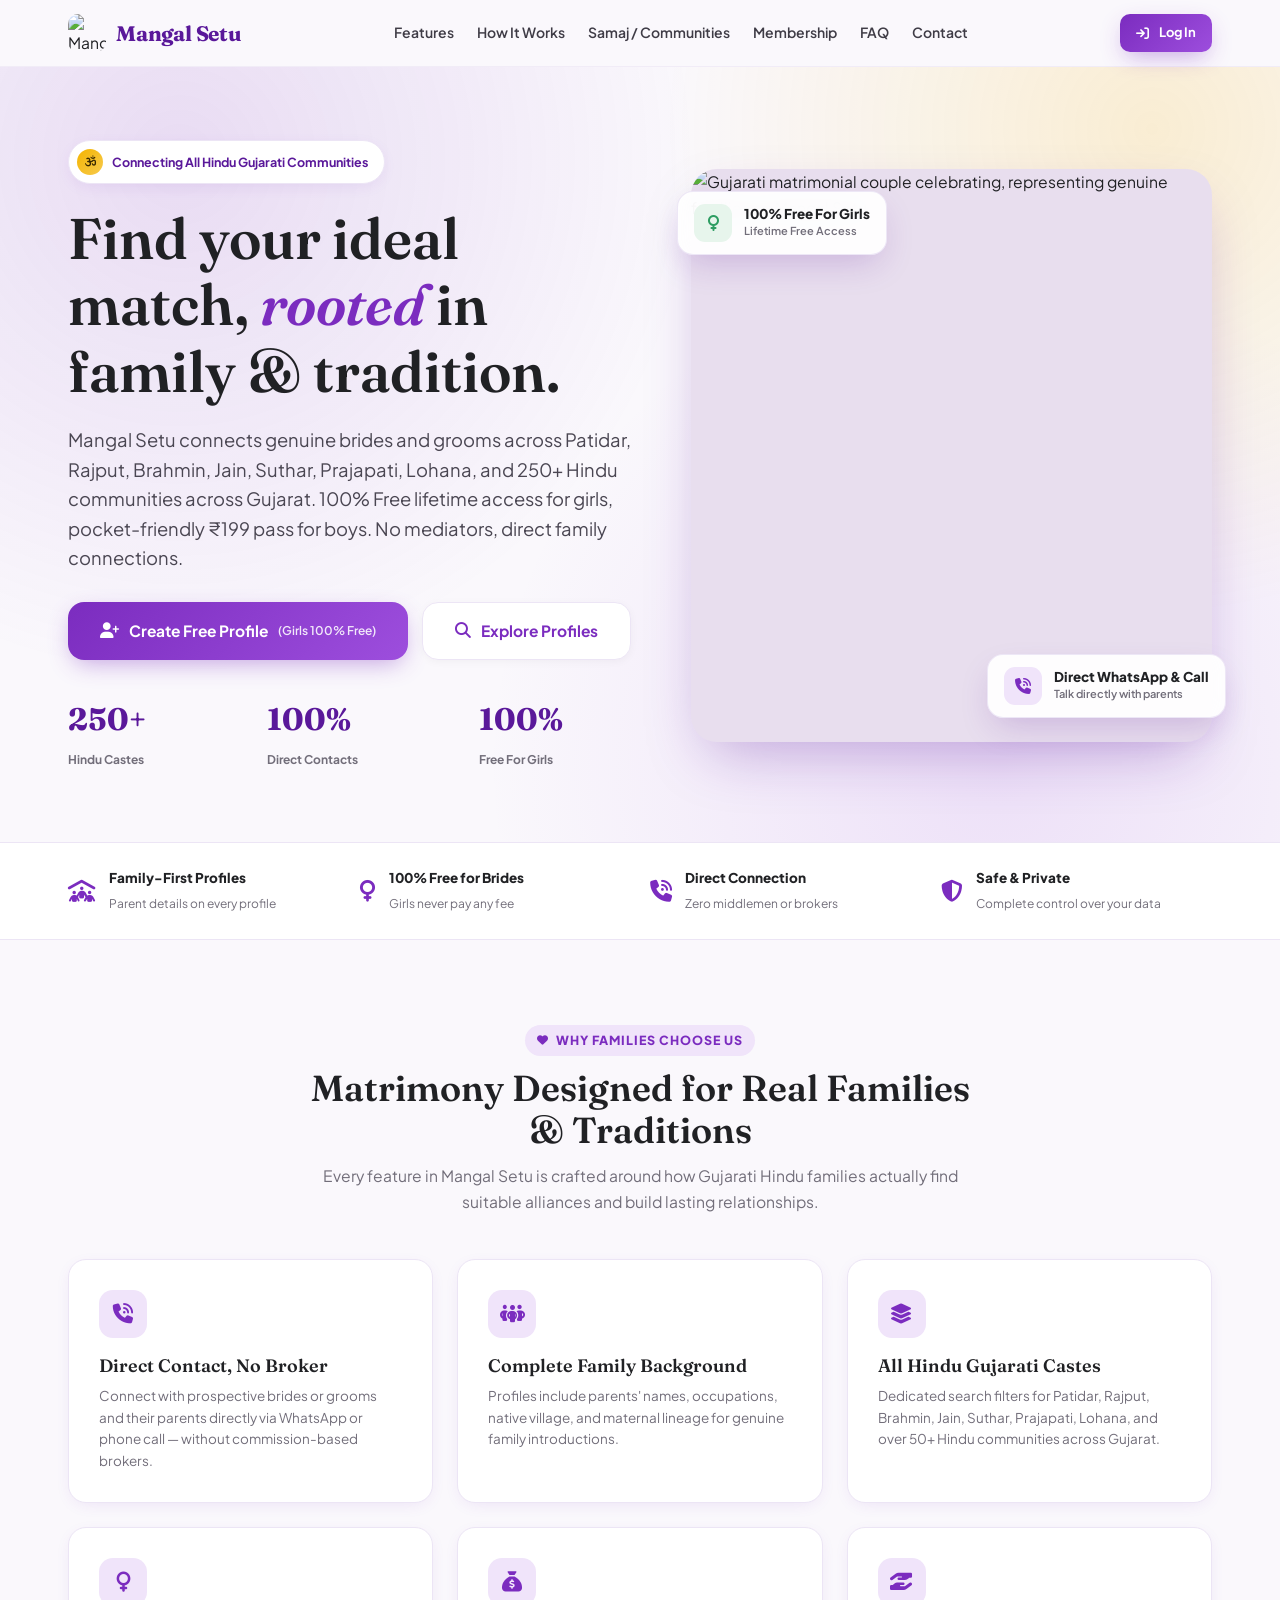
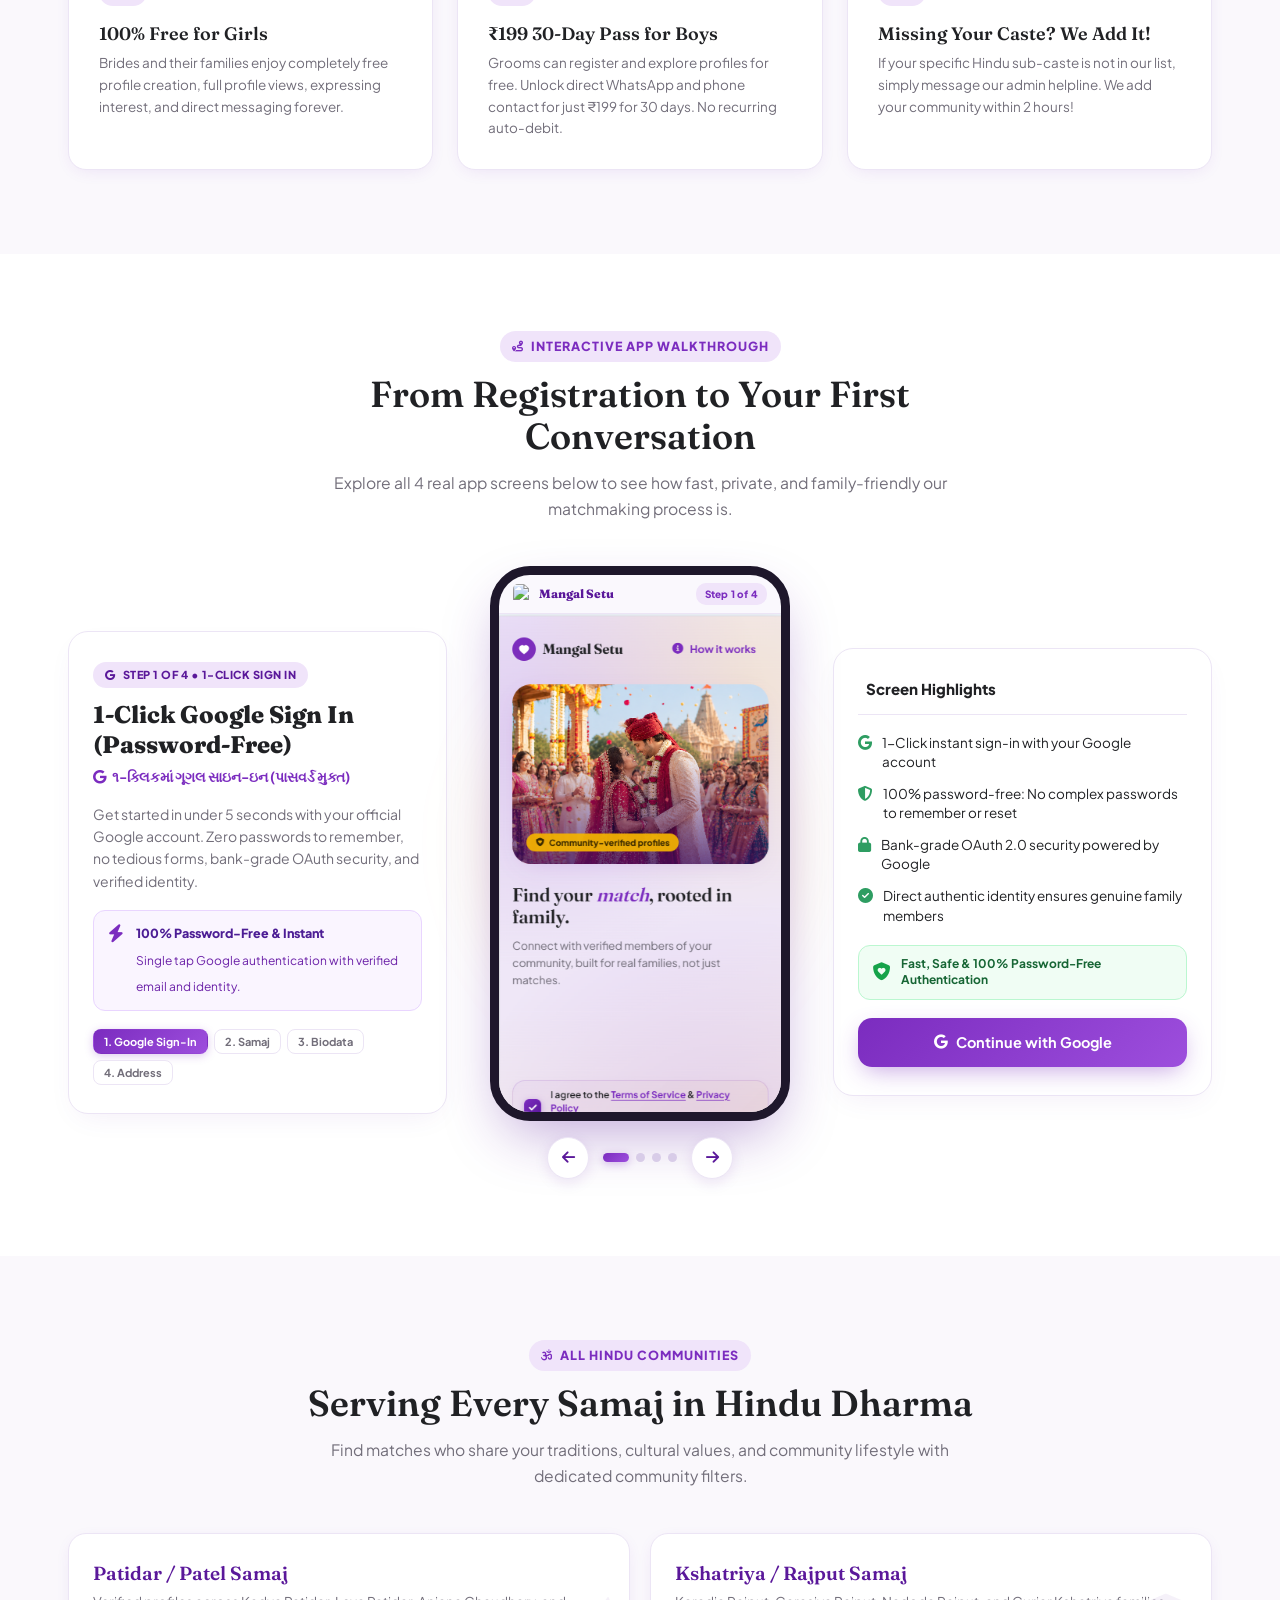
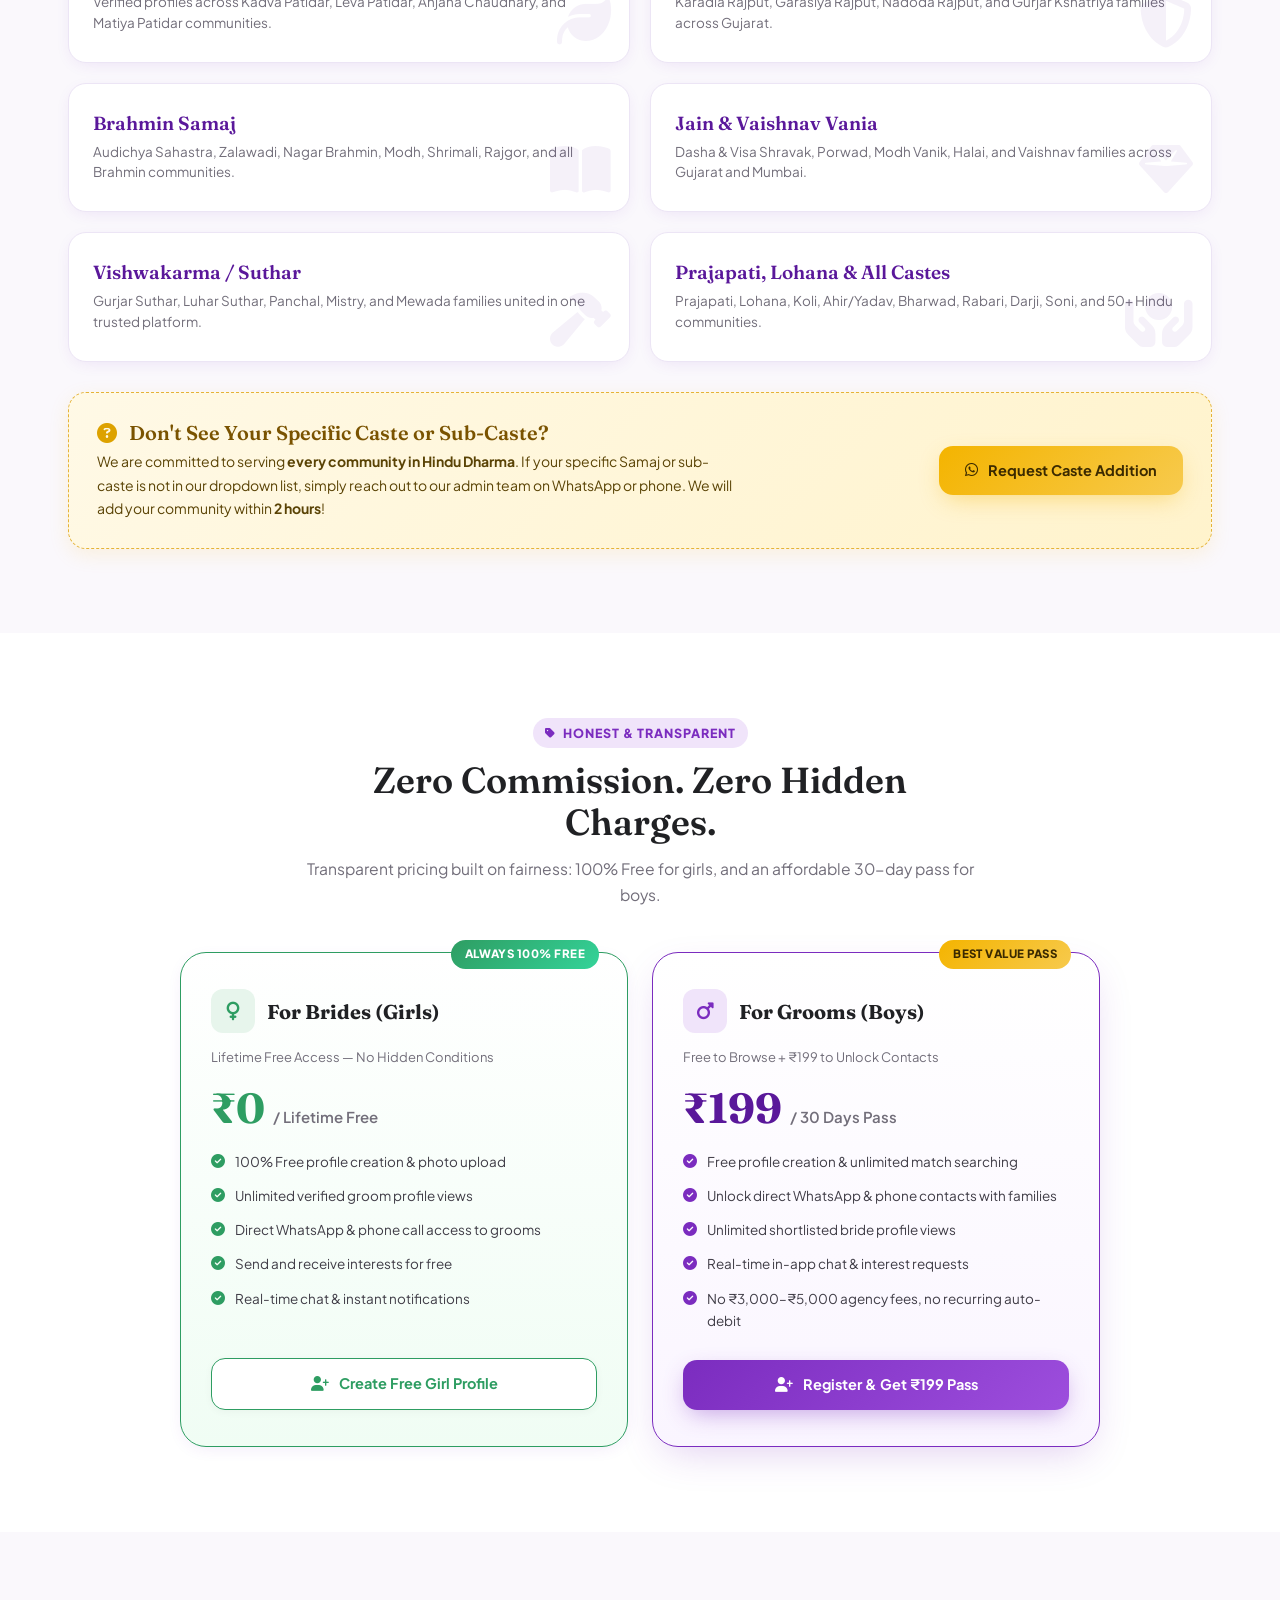
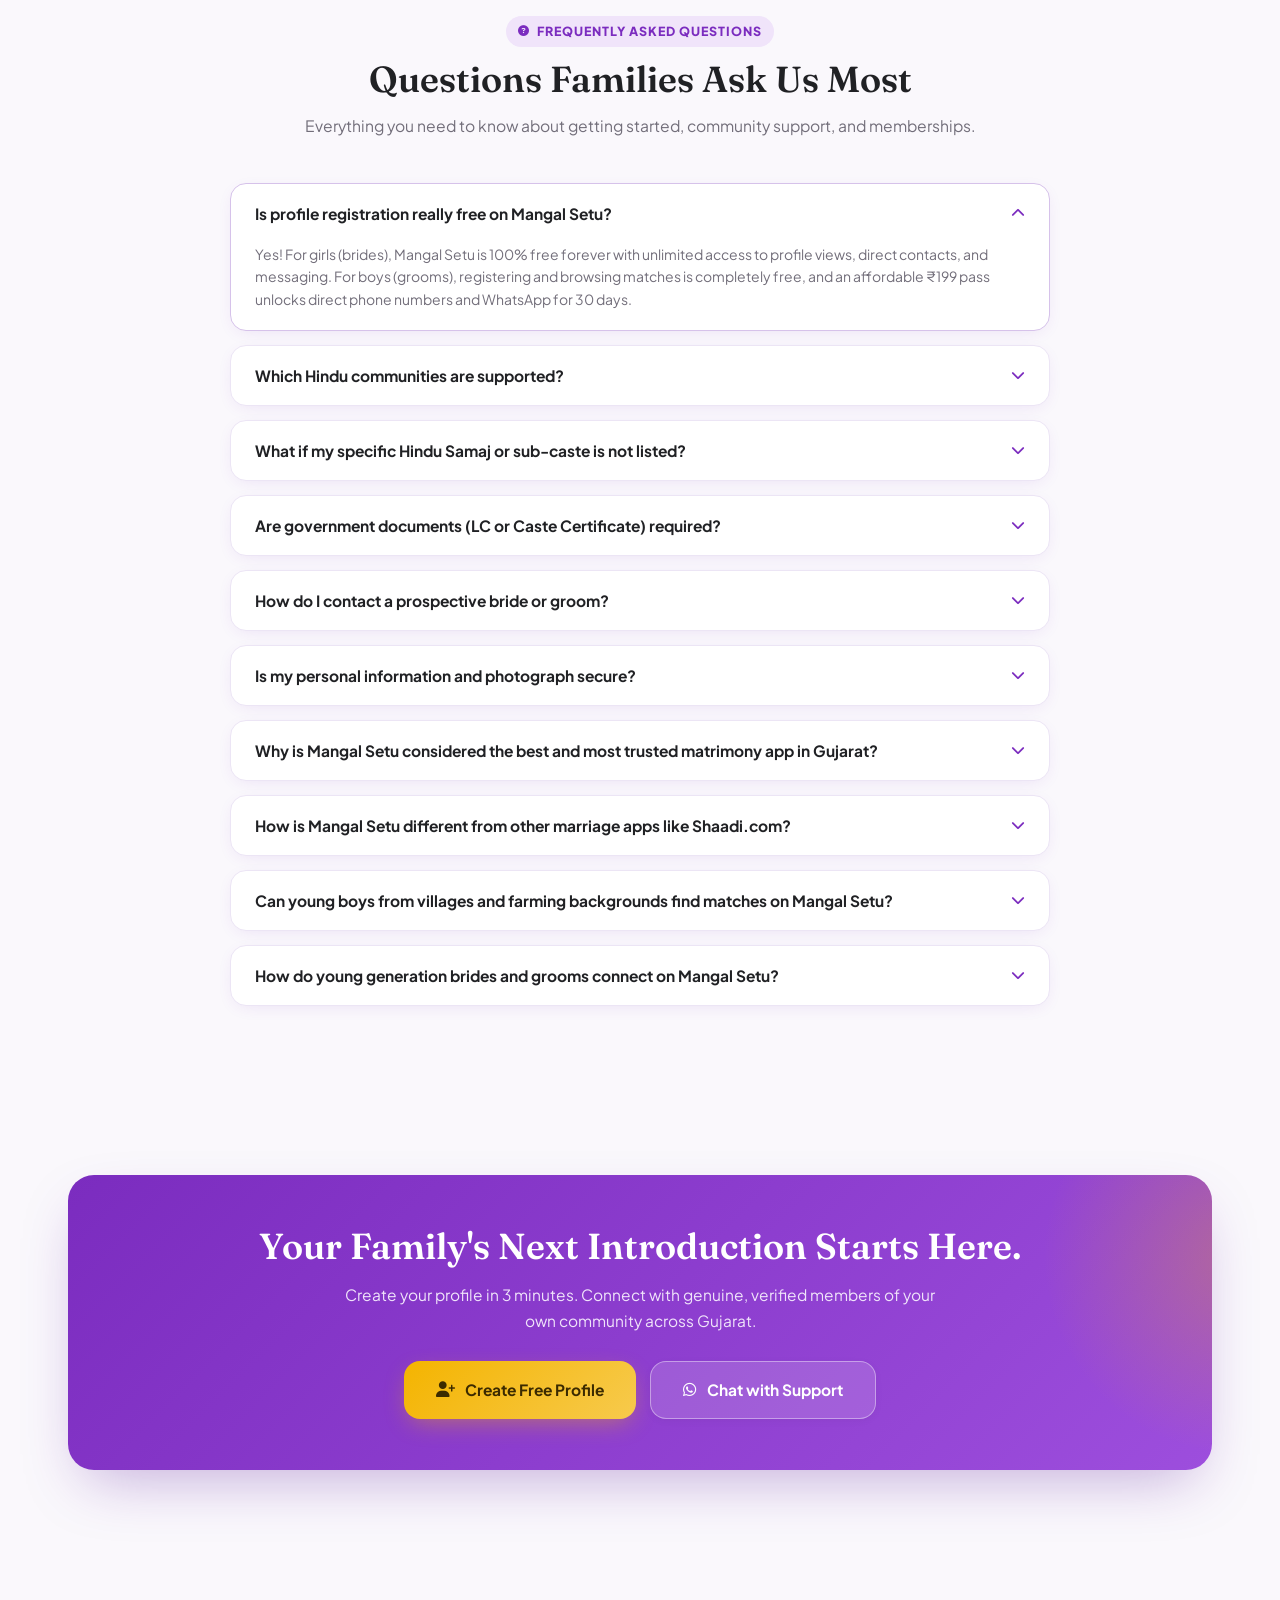
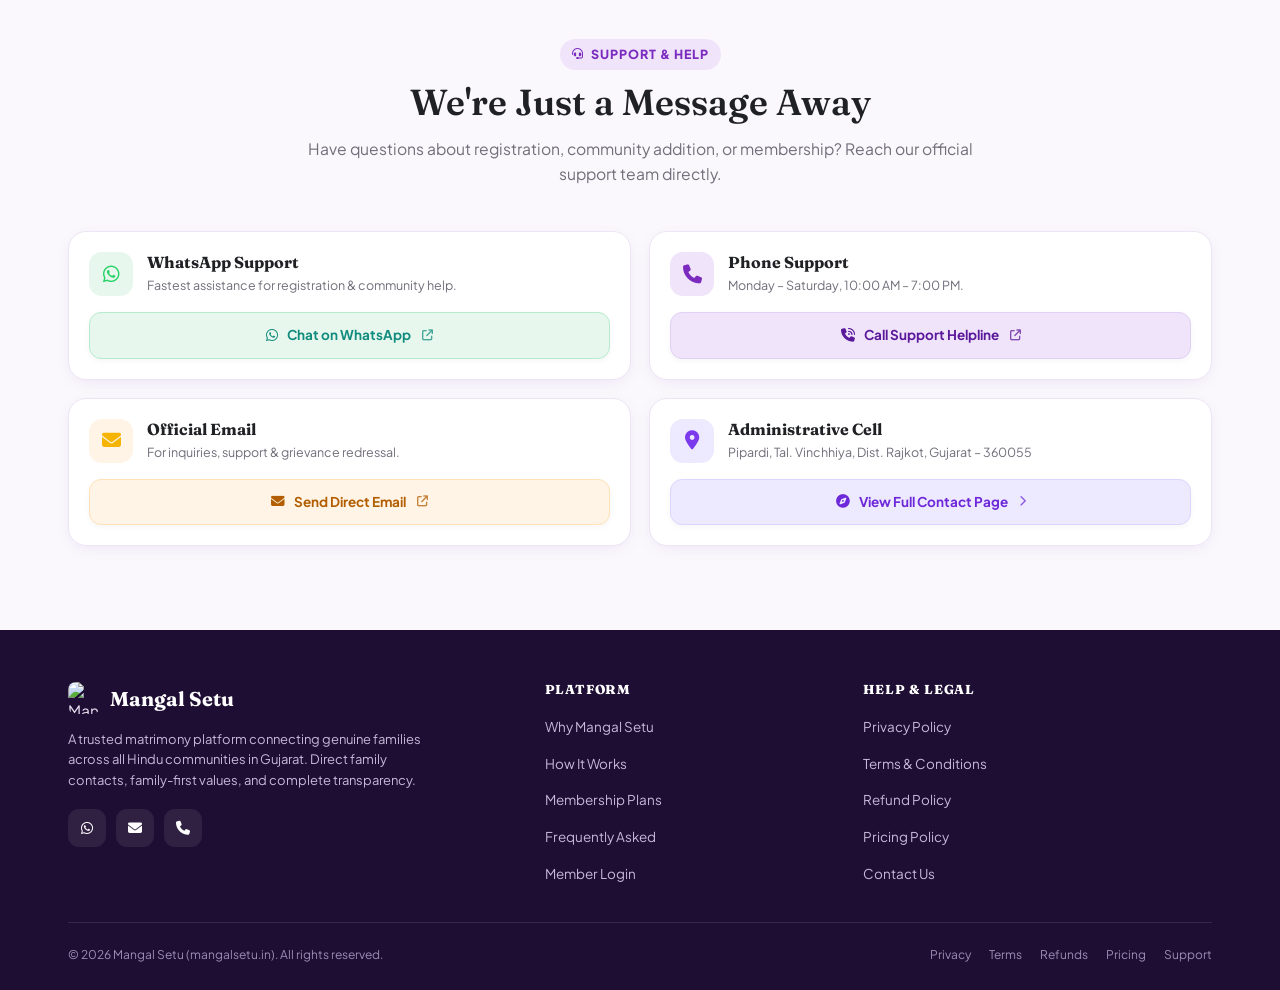
==== index.html @ b4e03f0e "seo: expand youth queries, local gujarat rural keywords, local business schema and update 199 pricin" ====
<!DOCTYPE html>
<html lang="en">

<head>
    <meta charset="UTF-8">
    <meta name="viewport" content="width=device-width, initial-scale=1.0, viewport-fit=cover">
    <!-- Primary SEO Meta Tags -->
    <title>Mangal Setu — Best Matrimony App | 100% Real, True &amp; Trusted Gujarati Marriage Bureau</title>
    <meta name="title"
        content="Mangal Setu — Best Matrimony App | 100% Real, True &amp; Trusted Gujarati Marriage Bureau">
    <meta name="description"
        content="Looking for the best matrimony app? Mangal Setu is Gujarat's #1 real, true, and trusted matrimonial platform for youth and families across all villages, towns &amp; cities of Gujarat. Find verified brides &amp; grooms across Vishwakarma, Patidar (Kadva &amp; Leva), Rajput (Garasiya &amp; Karadia), Brahmin, Jain, Prajapati, Lohana, Ahir, Koli, Soni &amp; 250+ castes across Saurashtra, North, Central &amp; South Gujarat with direct family WhatsApp &amp; Call. 100% Free for girls, ₹199 for boys. Zero broker fees.">
    <meta name="keywords"
        content="best matrimony app, gujarati matrimony app, best matrimony app for gujarati, modern gujarati matrimony, gujarati shaadi app, online gujarati vivah, true real matrimony app, real true marriage app, trusted matrimony app, genuine marriage bureau, direct whatsapp matrimony, direct chat matrimony app, matrimony app without broker, matrimony biodata download, free matrimony app for girls, affordable matrimony app for boys 199, gamda na sambandh, gamda na chokra mate matrimony, khedut chokra mate lagna, village matrimony gujarat, saurashtra matrimony, kathiyawadi matrimony, rajkot matrimony, surat matrimony, ahmedabad matrimony, vadodara matrimony, bhavnagar matrimony, jamnagar matrimony, junagadh matrimony, morbi matrimony, gandhinagar matrimony, mehsana matrimony, amreli matrimony, surendranagar matrimony, patan matrimony, banaskantha matrimony, sabarkantha matrimony, anand matrimony, kheda matrimony, bharuch matrimony, navsari matrimony, valsad matrimony, botad matrimony, porbandar matrimony, somnath gir matrimony, jasdan matrimony, vinchhiya matrimony, babra matrimony, gondal matrimony, jetpur matrimony, chotila matrimony, halvad matrimony, wankaner matrimony, vishwakarma matrimony, suthar vivah, suthar matrimony, luhar matrimony, patidar matrimony, kadva patidar matrimony, leva patel matrimony, rajput matrimony, garasiya rajput vivah, karadia rajput, brahmin matrimony, audichya brahmin vivah, nagar brahmin, prajapati matrimony, lohana matrimony, jain matrimony, jain shravak, vaishnav vanik, ahir yadav matrimony, koli samaj matrimony, darji samaj, soni samaj vivah, vadhu var suchak gujarat, gujarati youth matrimony, educated gujarati brides grooms, gujarati rishtey, ગુજરાતી મેટ્રિમોની, ગુજરાતી લગ્ન એપ, લગ્ન માટે બાયોડેટા, સાચા અને વેરિફાઇડ સંબંધો, ડાયરેક્ટ વોટ્સએપ મેટ્રિમોની, સસ્તું મેટ્રિમોની એપ 199, ગામડાના છોકરાઓ માટે લગ્ન, ખેડૂત પુત્રો માટે લગ્ન સંબંધ, સૌરાષ્ટ્ર લગ્ન સંસ્થા, ઓનલાઇન મેરેજ બ્યુરો ગુજરાત, પાટીદાર લગ્ન, પટેલ મેટ્રિમોની, વિશ્વકર્મા સુથાર લુહાર લગ્ન, રાજપૂત ક્ષત્રિય મેટ્રિમોની, બ્રાહ્મણ મેટ્રિમોની, પ્રજાપતિ લગ્ન, આહીર યાદવ લગ્ન, કોળી સમાજ લગ્ન, લોહાણા લગ્ન, જૈન મેટ્રિમોની, વધૂ વર સૂચક કેન્દ્ર ગુજરાત, વગર દલાલે લગ્ન સંબંધ">
    <meta name="author" content="Mangal Setu">
    <meta name="publisher" content="Mangal Setu">
    <meta name="robots" content="index, follow, max-snippet:-1, max-image-preview:large, max-video-preview:-1">
    <meta name="googlebot" content="index, follow, max-snippet:-1, max-image-preview:large, max-video-preview:-1">
    <meta name="bingbot" content="index, follow, max-snippet:-1, max-image-preview:large, max-video-preview:-1">
    <meta name="theme-color" content="#7B2CBF">
    <meta name="application-name" content="Mangal Setu">
    <meta name="apple-mobile-web-app-title" content="Mangal Setu">
    <meta name="mobile-web-app-capable" content="yes">
    <meta name="apple-mobile-web-app-capable" content="yes">
    <meta name="apple-mobile-web-app-status-bar-style" content="default">
    <meta name="format-detection" content="telephone=no">
    <link rel="canonical" href="https://mangalsetu.in/">
    <link rel="alternate" hreflang="en-IN" href="https://mangalsetu.in/">
    <link rel="alternate" hreflang="gu-IN" href="https://mangalsetu.in/">
    <link rel="alternate" hreflang="x-default" href="https://mangalsetu.in/">

    <!-- Geo-Targeting for Gujarat / India Local SEO -->
    <meta name="geo.region" content="IN-GJ">
    <meta name="geo.placename" content="Rajkot, Gujarat, India">
    <meta name="geo.position" content="22.3039;70.8022">
    <meta name="ICBM" content="22.3039, 70.8022">

    <!-- Favicon & Google Search Snippet Icons (Google requires multiples of 48px square) -->
    <link rel="icon" href="/favicon.ico" sizes="any">
    <link rel="shortcut icon" href="/favicon.ico">
    <link rel="icon" type="image/png" sizes="48x48" href="https://mangalsetu.in/images/favicon-48x48.png">
    <link rel="icon" type="image/png" sizes="96x96" href="https://mangalsetu.in/images/favicon-96x96.png">
    <link rel="icon" type="image/png" sizes="144x144" href="https://mangalsetu.in/images/favicon-144x144.png">
    <link rel="icon" type="image/png" sizes="192x192" href="https://mangalsetu.in/images/icon-192.png">
    <link rel="apple-touch-icon" sizes="180x180" href="https://mangalsetu.in/images/icon-192.png">
    <link rel="manifest" href="manifest.json">

    <script>
        (function () {
            try {
                ['LS_COMMUNITY_USERS', 'LS_COMMUNITY_PROFILES', 'LS_ADMIN_USERS',
                    'LS_ADMIN_PAYMENTS', 'LS_ADMIN_INTERESTS', 'LS_ADMIN_REPORTS',
                    'LS_ADMIN_NOTIFS', 'LS_COMMUNITY_FAQS', 'LS_COMMUNITY_HOWITWORKS',
                    'LS_COMMUNITY_CASTES', 'LS_COMMUNITY_MAINTENANCE', 'LS_COMMUNITY_AUTO_APPROVE',
                    'mangalSetu_profiles', 'LS_PURGED_USER_CACHE'
                ].forEach(function (k) { localStorage.removeItem(k); });
            } catch (e) { }
        })();
    </script>

    <!-- Open Graph / Facebook -->
    <meta property="og:type" content="website">
    <meta property="og:site_name" content="Mangal Setu">
    <meta property="og:title"
        content="Mangal Setu — Best Matrimony App | 100% Real, True &amp; Trusted Gujarati Marriage Bureau">
    <meta property="og:description"
        content="Looking for the best matrimony app? Connect with verified brides and grooms across Vishwakarma, Patidar, Rajput, Brahmin, Jain, Prajapati, Lohana &amp; 250+ Hindu communities with direct family WhatsApp contacts. 100% Free for girls, ₹199 for boys.">
    <meta property="og:image" content="https://mangalsetu.in/images/mangal_setu-welcome_banner.png">
    <meta property="og:image:secure_url" content="https://mangalsetu.in/images/mangal_setu-welcome_banner.png">
    <meta property="og:image:type" content="image/png">
    <meta property="og:image:width" content="1200">
    <meta property="og:image:height" content="630">
    <meta property="og:image:alt" content="Mangal Setu - Best Gujarati Matrimony App">
    <meta property="og:url" content="https://mangalsetu.in/">
    <meta property="og:locale" content="en_IN">
    <meta property="og:locale:alternate" content="gu_IN">

    <!-- Twitter Card -->
    <meta name="twitter:card" content="summary_large_image">
    <meta name="twitter:site" content="@mangalsetu">
    <meta name="twitter:creator" content="@mangalsetu">
    <meta name="twitter:title" content="Mangal Setu — Best Matrimony App | 100% Real &amp; Trusted">
    <meta name="twitter:description"
        content="Gujarat's most genuine matrimony app. Connect with verified brides &amp; grooms across all Hindu Gujarati communities. Direct parent contacts via WhatsApp &amp; Call. 100% Free for girls, ₹199 for boys.">
    <meta name="twitter:image" content="https://mangalsetu.in/images/mangal_setu-welcome_banner.png">
    <meta name="twitter:image:alt" content="Mangal Setu Gujarati Matrimony App">

    <link rel="preconnect" href="https://fonts.googleapis.com">
    <link rel="preconnect" href="https://fonts.gstatic.com" crossorigin>
    <link
        href="https://fonts.googleapis.com/css2?family=Fraunces:ital,opsz,wght@0,9..144,400;0,9..144,500;0,9..144,600;0,9..144,700;1,9..144,500&family=Plus+Jakarta+Sans:ital,wght@0,400;0,500;0,600;0,700;0,800;1,500&display=swap"
        rel="stylesheet">
    <link rel="stylesheet" href="https://cdnjs.cloudflare.com/ajax/libs/font-awesome/6.5.1/css/all.min.css">

    <!-- Structured data: Organization -->
    <script type="application/ld+json">
    {
      "@context": "https://schema.org",
      "@type": "Organization",
      "name": "Mangal Setu",
      "alternateName": ["Mangal Setu Matrimony", "મંગલ સેતુ"],
      "url": "https://mangalsetu.in/",
      "logo": "https://mangalsetu.in/images/mangal_setu_logo.png",
      "image": "https://mangalsetu.in/images/mangal_setu-welcome_banner.png",
      "description": "Premier community matrimony platform connecting genuine families across all Hindu Gujarati communities in Gujarat and worldwide, offering direct family connections without brokers.",
      "areaServed": {
        "@type": "AdministrativeArea",
        "name": "Gujarat, India"
      },
      "contactPoint": [{
        "@type": "ContactPoint",
        "telephone": "+91-97263-62863",
        "contactType": "customer support",
        "areaServed": "IN",
        "availableLanguage": ["en", "gu", "hi"]
      }],
      "address": {
        "@type": "PostalAddress",
        "streetAddress": "Shree Vishwakarma Nivas, Swaminarayan Society, Near Swaminarayan Temple, At: Pipardi",
        "addressLocality": "Vinchhiya, Rajkot",
        "addressRegion": "Gujarat",
        "postalCode": "360055",
        "addressCountry": "IN"
      }
    }
    </script>

    <!-- Structured data: LocalBusiness / MarriageAgency for Local Gujarat & Saurashtra SEO -->
    <script type="application/ld+json">
    {
      "@context": "https://schema.org",
      "@type": ["LocalBusiness", "MarriageAgency"],
      "name": "Mangal Setu Matrimonial Service",
      "alternateName": ["Mangal Setu", "મંગલ સેતુ લગ્ન સેવા", "Mangal Setu Marriage Bureau Gujarat"],
      "image": "https://mangalsetu.in/images/mangal_setu-welcome_banner.png",
      "logo": "https://mangalsetu.in/images/mangal_setu_logo.png",
      "telephone": "+91-97263-62863",
      "priceRange": "₹0 - ₹199",
      "currenciesAccepted": "INR",
      "paymentAccepted": "UPI, Net Banking, Debit Card, Credit Card",
      "url": "https://mangalsetu.in/",
      "address": {
        "@type": "PostalAddress",
        "streetAddress": "Shree Vishwakarma Nivas, Swaminarayan Society, Near Swaminarayan Temple, At: Pipardi",
        "addressLocality": "Vinchhiya, Rajkot",
        "addressRegion": "Gujarat",
        "postalCode": "360055",
        "addressCountry": "IN"
      },
      "geo": {
        "@type": "GeoCoordinates",
        "latitude": 22.3039,
        "longitude": 70.8022
      },
      "openingHoursSpecification": {
        "@type": "OpeningHoursSpecification",
        "dayOfWeek": ["Monday", "Tuesday", "Wednesday", "Thursday", "Friday", "Saturday", "Sunday"],
        "opens": "08:00",
        "closes": "22:00"
      },
      "areaServed": [
        "Gujarat", "Saurashtra", "Ahmedabad", "Surat", "Rajkot", "Vadodara", "Bhavnagar", 
        "Jamnagar", "Junagadh", "Gandhinagar", "Morbi", "Anand", "Mehsana", "Amreli", 
        "Surendranagar", "Patan", "Banaskantha", "Sabarkantha", "Kheda", "Bharuch", 
        "Navsari", "Valsad", "Botad", "Porbandar", "Gir Somnath", "Dahod", "Panchmahal", 
        "Mahisagar", "Aravalli", "Tapi", "Narmada", "Dang", "Devbhumi Dwarka", "Kutch", 
        "Chhota Udaipur", "Jasdan", "Vinchhiya", "Babra", "Gondal", "Jetpur", "Chotila", "Wankaner"
      ],
      "description": "Gujarat's trusted Hindu matrimonial service catering to youth and families in villages, towns, and cities with verified profiles and direct WhatsApp contacts. Free for girls, ₹199 30-day pass for boys."
    }
    </script>

    <!-- Structured data: WebSite with Sitelinks Searchbox -->
    <script type="application/ld+json">
    {
      "@context": "https://schema.org",
      "@type": "WebSite",
      "name": "Mangal Setu",
      "alternateName": [
        "Mangal Setu Matrimony",
        "મંગલ સેતુ",
        "મંગલસેતુ",
        "MangalSetu",
        "mangalsetu.in",
        "Mangal Setu App",
        "Mangal Setu Gujarati Matrimony",
        "MangalSetu Matrimony"
      ],
      "url": "https://mangalsetu.in/",
      "potentialAction": {
        "@type": "SearchAction",
        "target": "https://mangalsetu.in/app.html#search?caste={search_term_string}",
        "query-input": "required name=search_term_string"
      }
    }
    </script>

    <!-- Structured data: WebApplication with 4.9 Star AggregateRating -->
    <script type="application/ld+json">
    {
      "@context": "https://schema.org",
      "@type": "WebApplication",
      "name": "Mangal Setu — Best Matrimony App",
      "alternateName": [
        "Mangal Setu Gujarati Matrimony App",
        "Best Matrimony App",
        "True Real Matrimony App",
        "Real True Marriage App",
        "Vishwakarma Matrimony App"
      ],
      "applicationCategory": "LifestyleApplication",
      "operatingSystem": "All (Web, Android, iOS)",
      "url": "https://mangalsetu.in/app.html",
      "image": "https://mangalsetu.in/images/icon-512.png",
      "offers": {
        "@type": "Offer",
        "price": "0",
        "priceCurrency": "INR"
      },
      "aggregateRating": {
        "@type": "AggregateRating",
        "ratingValue": "4.9",
        "reviewCount": "1420",
        "bestRating": "5",
        "worstRating": "1"
      },
      "description": "Ranked among the best, real, and most trusted matrimony apps in Gujarat. Connect directly with verified brides and grooms across Vishwakarma, Patidar, Rajput, Brahmin, and 50+ Hindu communities with zero mediator fees."
    }
    </script>

    <!-- Structured data: Service / MatrimonialService -->
    <script type="application/ld+json">
    {
      "@context": "https://schema.org",
      "@type": "Service",
      "name": "Mangal Setu Matrimonial Service",
      "serviceType": "Hindu Gujarati Matrimony Service",
      "provider": {
        "@type": "Organization",
        "name": "Mangal Setu",
        "url": "https://mangalsetu.in/"
      },
      "areaServed": {
        "@type": "AdministrativeArea",
        "name": "Gujarat"
      },
      "description": "Trusted Gujarati Hindu matrimony platform with verified profiles, zero mediator commissions, and direct family contact access.",
      "hasOfferCatalog": {
        "@type": "OfferCatalog",
        "name": "Matrimony Membership Plans",
        "itemListElement": [
          {
            "@type": "Offer",
            "name": "Brides (Girls) Lifetime Membership",
            "price": "0",
            "priceCurrency": "INR",
            "description": "100% Free lifetime access to create profile, view matches, and contact grooms directly."
          },
          {
            "@type": "Offer",
            "name": "Grooms (Boys) 30-Day Access Pass",
            "price": "199",
            "priceCurrency": "INR",
            "description": "30-day all-access pass to view full biodata, verified photos, and unlock direct WhatsApp & phone contacts."
          }
        ]
      }
    }
    </script>

    <!-- Structured data: BreadcrumbList for Rich Sitelinks -->
    <script type="application/ld+json">
    {
      "@context": "https://schema.org",
      "@type": "BreadcrumbList",
      "itemListElement": [
        {
          "@type": "ListItem",
          "position": 1,
          "name": "Home",
          "item": "https://mangalsetu.in/"
        },
        {
          "@type": "ListItem",
          "position": 2,
          "name": "Matrimonial Web App",
          "item": "https://mangalsetu.in/app.html"
        },
        {
          "@type": "ListItem",
          "position": 3,
          "name": "Hindu Gujarati Communities",
          "item": "https://mangalsetu.in/#community"
        },
        {
          "@type": "ListItem",
          "position": 4,
          "name": "Pricing & Membership",
          "item": "https://mangalsetu.in/legal/service-pricing.html"
        },
        {
          "@type": "ListItem",
          "position": 5,
          "name": "Contact & Support Helpline",
          "item": "https://mangalsetu.in/legal/contact.html"
        }
      ]
    }
    </script>

    <!-- Structured data: FAQPage -->
    <script type="application/ld+json">
    {
      "@context": "https://schema.org",
      "@type": "FAQPage",
      "mainEntity": [
        {
          "@type": "Question",
          "name": "Is profile creation free on Mangal Setu?",
          "acceptedAnswer": {
            "@type": "Answer",
            "text": "Yes! For girls (brides), Mangal Setu is 100% free with lifetime access to all features including contact numbers and direct messaging. For boys (grooms), account creation and searching matches is free, and direct contact details can be unlocked with an affordable ₹199 30-day all-access pass."
          }
        },
        {
          "@type": "Question",
          "name": "Which Hindu communities are supported on Mangal Setu?",
          "acceptedAnswer": {
            "@type": "Answer",
            "text": "Mangal Setu supports all communities belonging to Hindu Dharma across Gujarat, including Patidar (Kadva & Leva), Rajput/Kshatriya, Brahmin, Jain, Vaishnav Vania, Vishwakarma/Suthar/Luhar, Prajapati, Lohana, Koli, Ahir/Yadav, and over 250+ castes across Gujarat."
          }
        },
        {
          "@type": "Question",
          "name": "What if my specific Hindu Samaj or sub-caste is not listed?",
          "acceptedAnswer": {
            "@type": "Answer",
            "text": "If your specific Hindu community or sub-caste is not in the list, you can contact our admin team directly via WhatsApp or our official phone helpline, and we will add your caste to the system within 2 hours."
          }
        },
        {
          "@type": "Question",
          "name": "Are government certificates or school LC documents required?",
          "acceptedAnswer": {
            "@type": "Answer",
            "text": "No document upload or certificate is mandatory to create your profile. You can register with your email or phone, enter your personal and family details, upload photos, and start connecting with potential matches immediately."
          }
        },
        {
          "@type": "Question",
          "name": "How do I contact interested brides or grooms?",
          "acceptedAnswer": {
            "@type": "Answer",
            "text": "Full profiles display parent names, occupation, native place, and direct contact numbers. You can reach out directly via one-click WhatsApp or phone call without any agency or mediator in between."
          }
        },
        {
          "@type": "Question",
          "name": "Why is Mangal Setu considered the best and most trusted matrimony app in Gujarat?",
          "acceptedAnswer": {
            "@type": "Answer",
            "text": "Mangal Setu is trusted as the best and most genuine matrimony app because every profile is verified with authentic family background, native village details, and real photos. Unlike commercial matrimonial portals that charge high fees, Mangal Setu offers 100% lifetime free access for brides (girls) and a pocket-friendly ₹199 30-day pass for grooms, connecting families directly via WhatsApp and phone without brokers."
          }
        },
        {
          "@type": "Question",
          "name": "How is Mangal Setu different from other marriage apps like Shaadi.com?",
          "acceptedAnswer": {
            "@type": "Answer",
            "text": "Unlike commercial marriage bureaus that hide parent phone numbers and charge ₹3,000 to ₹5,000, Mangal Setu provides direct family connections without broker commissions or hidden costs, dedicated to 50+ Hindu Gujarati communities including Vishwakarma, Patidar, Rajput, Brahmin, Prajapati, and Lohana."
          }
        },
        {
          "@type": "Question",
          "name": "Can young boys from villages and farming families find matches on Mangal Setu?",
          "acceptedAnswer": {
            "@type": "Answer",
            "text": "Yes! Mangal Setu is specially designed for youth and families across all Gujarat villages, talukas, and cities. Boys from farming, self-employed, business, and job backgrounds can register, view matches, and connect directly with genuine families via WhatsApp and call without any middlemen."
          }
        },
        {
          "@type": "Question",
          "name": "How do modern youth and families connect directly on Mangal Setu?",
          "acceptedAnswer": {
            "@type": "Answer",
            "text": "Mangal Setu allows youth and parents to view complete verified biodatas, send interests, and unlock direct WhatsApp and mobile numbers once interest is mutual. With ₹199 30-day access for boys and 100% lifetime free access for girls, it is the most transparent and affordable matrimonial platform in Gujarat."
          }
        }
      ]
    }
    </script>

    <style>
        /* ============================================================ TOKENS — shared with Mangal Setu app for brand consistency ============================================================ */
        :root {
            --primary: #7B2CBF;
            --primary-dark: #5A189A;
            --primary-light: #F0E4FA;
            --secondary: #9D4EDD;
            --accent: #F4B400;
            --accent-deep: #DDA200;
            --bg: #FAF8FC;
            --surface: #FFFFFF;
            --text: #202124;
            --text-muted: #726E7A;
            --text-faint: #A29DAF;
            --success: #2E9D62;
            --success-bg: #E7F5EC;
            --border: #ECE5F5;
            --grad-primary: linear-gradient(135deg, #7B2CBF 0%, #9D4EDD 100%);
            --grad-gold: linear-gradient(135deg, #F4B400 0%, #F7CA4D 100%);
            --shadow-soft: 0 10px 30px -12px rgba(123, 44, 191, 0.18);
            --shadow-card: 0 4px 18px -6px rgba(123, 44, 191, 0.14);
            --shadow-pop: 0 24px 60px -18px rgba(90, 24, 154, 0.35);
            --radius-lg: 26px;
            --radius-md: 18px;
            --radius-sm: 12px;
            --font-display: 'Fraunces', serif;
            --font-body: 'Plus Jakarta Sans', sans-serif;
            --fs-h1: clamp(2.1rem, 1.5rem + 2.6vw, 3.6rem);
            --fs-h2: clamp(1.55rem, 1.3rem + 1.2vw, 2.35rem);
            --fs-h3: clamp(1.2rem, 1.08rem + 0.6vw, 1.45rem);
            --fs-lead: clamp(1rem, 0.94rem + 0.3vw, 1.15rem);
            --fs-body: clamp(0.92rem, 0.9rem + 0.1vw, 0.98rem);
            --fs-sm: clamp(0.8rem, 0.79rem + 0.08vw, 0.85rem);
            --sec-pad-y: clamp(3.2rem, 2.4rem + 3.6vw, 6.5rem);
            --sec-gap: clamp(2rem, 1.6rem + 1.8vw, 3.5rem);
            --container: 1240px;
        }

        * {
            box-sizing: border-box;
            margin: 0;
            padding: 0;
            -webkit-tap-highlight-color: transparent;
        }

        html {
            scroll-behavior: smooth;
        }

        @media (prefers-reduced-motion: reduce) {
            html {
                scroll-behavior: auto;
            }

            * {
                animation-duration: 0.001ms !important;
                animation-iteration-count: 1 !important;
                transition-duration: 0.001ms !important;
            }
        }

        body {
            font-family: var(--font-body);
            color: var(--text);
            background: var(--bg);
            font-size: var(--fs-body);
            line-height: 1.65;
            overflow-x: hidden;
        }

        img {
            max-width: 100%;
            display: block;
        }

        a {
            color: inherit;
            text-decoration: none;
        }

        ul {
            list-style: none;
        }

        button,
        input,
        textarea {
            font-family: inherit;
        }

        ::selection {
            background: var(--primary-light);
            color: var(--primary-dark);
        }

        :focus-visible {
            outline: 2.5px solid var(--secondary);
            outline-offset: 3px;
            border-radius: 4px;
        }

        .skip-link {
            position: absolute;
            left: -999px;
            top: 0;
            background: var(--primary);
            color: #fff;
            padding: 12px 18px;
            border-radius: 0 0 10px 0;
            z-index: 999;
            font-weight: 700;
        }

        .skip-link:focus {
            left: 0;
        }

        .container {
            width: 100%;
            max-width: var(--container);
            margin: 0 auto;
            padding: 0 clamp(20px, 4vw, 48px);
        }

        h1,
        h2,
        h3,
        h4 {
            font-family: var(--font-display);
            font-weight: 600;
            line-height: 1.16;
            color: var(--text);
        }

        h1 {
            font-size: var(--fs-h1);
        }

        h2 {
            font-size: var(--fs-h2);
        }

        h3 {
            font-size: var(--fs-h3);
        }

        p {
            color: var(--text-muted);
        }

        .lead {
            font-size: var(--fs-lead);
            line-height: 1.6;
            color: #4A4652;
        }

        /* ============================================================ BUTTONS & CHIPS ============================================================ */
        .btn {
            display: inline-flex;
            align-items: center;
            justify-content: center;
            gap: 10px;
            font-size: 14.5px;
            font-weight: 700;
            padding: 13px 26px;
            border-radius: 14px;
            cursor: pointer;
            transition: transform .18s cubic-bezier(.2, .8, .2, 1), box-shadow .18s ease, background-color .18s ease;
            white-space: nowrap;
            border: none;
            text-decoration: none;
        }

        .btn:hover {
            transform: translateY(-2px);
        }

        .btn:active {
            transform: translateY(0);
        }

        .btn-primary {
            background: var(--grad-primary);
            color: #fff;
            box-shadow: 0 8px 24px -6px rgba(123, 44, 191, 0.45);
        }

        .btn-primary:hover {
            box-shadow: 0 12px 28px -6px rgba(123, 44, 191, 0.6);
        }

        .btn-gold {
            background: var(--grad-gold);
            color: #3B2A00;
            box-shadow: 0 8px 24px -6px rgba(244, 180, 0, 0.45);
        }

        .btn-gold:hover {
            box-shadow: 0 12px 28px -6px rgba(244, 180, 0, 0.6);
        }

        .btn-outline {
            background: var(--surface);
            color: var(--primary);
            border: 1.5px solid var(--border);
            box-shadow: 0 2px 8px rgba(0, 0, 0, 0.04);
        }

        .btn-outline:hover {
            border-color: var(--primary);
            background: var(--primary-light);
        }

        .btn-lg {
            padding: 15px 32px;
            font-size: 15.5px;
            border-radius: 16px;
        }

        .btn-sm {
            padding: 8px 16px;
            font-size: 13px;
            border-radius: 10px;
        }

        .btn-block {
            width: 100%;
        }

        /* ============================================================ SECTION HEADINGS ============================================================ */
        .section-head {
            margin-bottom: clamp(2rem, 1.8rem + 1.2vw, 3.2rem);
        }

        .section-head.center {
            text-align: center;
            max-width: 680px;
            margin-left: auto;
            margin-right: auto;
        }

        .kicker {
            display: inline-flex;
            align-items: center;
            gap: 7px;
            font-size: 12.5px;
            font-weight: 800;
            text-transform: uppercase;
            letter-spacing: .08em;
            color: var(--primary);
            background: var(--primary-light);
            padding: 5px 12px;
            border-radius: 20px;
            margin-bottom: 12px;
        }

        .kicker i {
            font-size: 11px;
        }

        .section-head h2 {
            margin-bottom: 12px;
        }

        /* ============================================================ HEADER / NAVBAR ============================================================ */
        .site-header {
            position: sticky;
            top: 0;
            z-index: 100;
            background: rgba(250, 248, 252, 0.92);
            backdrop-filter: blur(14px);
            -webkit-backdrop-filter: blur(14px);
            border-bottom: 1px solid rgba(236, 229, 245, 0.6);
            transition: box-shadow .2s ease, background-color .2s ease;
        }

        .site-header.scrolled {
            box-shadow: 0 4px 20px -6px rgba(90, 24, 154, 0.12);
            background: rgba(255, 255, 255, 0.96);
        }

        .nav-row {
            display: flex;
            align-items: center;
            justify-content: space-between;
            padding: 16px 0;
            gap: 16px;
        }

        .site-header .container {
            padding-left: clamp(20px, 4vw, 48px);
            padding-right: clamp(20px, 4vw, 48px);
        }

        .brand {
            display: flex;
            align-items: center;
            gap: 10px;
            text-decoration: none;
            flex-shrink: 0;
        }

        .brand img {
            width: 38px;
            height: 38px;
            border-radius: 10px;
            object-fit: contain;
        }

        .brand b {
            font-family: var(--font-display);
            font-size: 21px;
            color: var(--primary-dark);
            letter-spacing: -0.01em;
        }

        .primary-nav {
            display: none;
            align-items: center;
            gap: clamp(14px, 1.8vw, 26px);
        }

        .primary-nav a {
            font-size: 14px;
            font-weight: 600;
            color: #3F3C46;
            transition: color .15s ease;
            position: relative;
            padding: 4px 0;
        }

        .primary-nav a:hover {
            color: var(--primary);
        }

        .primary-nav a::after {
            content: '';
            position: absolute;
            left: 0;
            bottom: -2px;
            width: 0;
            height: 2px;
            background: var(--primary);
            transition: width .2s ease;
            border-radius: 2px;
        }

        .primary-nav a:hover::after {
            width: 100%;
        }

        .nav-actions {
            display: flex;
            align-items: center;
            gap: 10px;
            flex-shrink: 0;
        }

        .nav-toggle {
            display: inline-flex;
            align-items: center;
            justify-content: center;
            width: 42px;
            height: 42px;
            border-radius: 12px;
            border: 1px solid var(--border);
            background: var(--surface);
            color: var(--text);
            font-size: 17px;
            cursor: pointer;
        }

        .nav-toggle i {
            pointer-events: none;
        }

        .mobile-nav {
            display: none;
            padding: 14px 0 20px;
            border-top: 1px solid var(--border);
            flex-direction: column;
            gap: 8px;
        }

        .mobile-nav.open {
            display: flex;
        }

        .mobile-nav a:not(.btn) {
            font-size: 15px;
            font-weight: 600;
            padding: 10px 14px;
            border-radius: 10px;
            color: var(--text);
            text-decoration: none;
        }

        .mobile-nav a:not(.btn):hover {
            background: var(--primary-light);
            color: var(--primary-dark);
        }

        .mobile-nav .mobile-cta {
            margin-top: 8px;
            display: flex;
            flex-direction: column;
            gap: 8px;
        }

        .mobile-nav a.btn-primary,
        .mobile-nav .mobile-cta a {
            color: #FFFFFF !important;
            text-decoration: none;
        }

        /* ============================================================ HERO SECTION ============================================================ */
        .hero {
            padding: clamp(2.4rem, 2rem + 3.2vw, 5.5rem) 0 clamp(2.8rem, 2.2rem + 2.8vw, 4.8rem);
            position: relative;
            overflow: hidden;
            background: radial-gradient(circle at 14% 12%, rgba(123, 44, 191, 0.14), transparent 40%), radial-gradient(circle at 90% 8%, rgba(244, 180, 0, 0.16), transparent 36%), radial-gradient(circle at 78% 90%, rgba(157, 78, 221, 0.14), transparent 42%);
        }

        .hero-grid {
            display: grid;
            grid-template-columns: 1fr;
            gap: clamp(2.2rem, 4vw, 3rem);
            align-items: center;
        }

        .hero-copy {
            opacity: 0;
            transform: translateY(14px);
            animation: heroIn .7s cubic-bezier(.22, .68, .36, 1) .1s forwards;
        }

        .hero-visual {
            opacity: 0;
            transform: translateY(14px);
            animation: heroIn .7s cubic-bezier(.22, .68, .36, 1) .28s forwards;
            position: relative;
        }

        @keyframes heroIn {
            to {
                opacity: 1;
                transform: translateY(0);
            }
        }

        .trust-line {
            display: inline-flex;
            align-items: center;
            gap: 9px;
            background: var(--surface);
            border: 1px solid var(--border);
            padding: 8px 16px 8px 8px;
            border-radius: 30px;
            box-shadow: var(--shadow-card);
            font-size: 12.5px;
            font-weight: 700;
            color: var(--primary-dark);
            margin-bottom: 22px;
        }

        .trust-line .dot-icon {
            width: 26px;
            height: 26px;
            border-radius: 50%;
            background: var(--grad-gold);
            color: #3B2A00;
            display: flex;
            align-items: center;
            justify-content: center;
            font-size: 11px;
        }

        .hero h1 {
            margin-bottom: 20px;
            max-width: 17ch;
        }

        .hero h1 em {
            font-style: italic;
            color: var(--primary);
        }

        .hero .lead {
            max-width: 48ch;
            margin-bottom: 30px;
        }

        .hero-cta-row {
            display: flex;
            flex-wrap: wrap;
            gap: 14px;
            margin-bottom: 34px;
        }

        .hero-stats {
            display: grid;
            grid-template-columns: repeat(3, auto);
            gap: clamp(20px, 4vw, 40px);
        }

        .hero-stats .stat b {
            display: block;
            font-family: var(--font-display);
            font-size: clamp(1.5rem, 1.3rem + 0.8vw, 2rem);
            color: var(--primary-dark);
        }

        .hero-stats .stat span {
            font-size: 12px;
            font-weight: 700;
            color: var(--text-muted);
        }

        .hero-photo-main {
            border-radius: var(--radius-lg);
            overflow: hidden;
            box-shadow: var(--shadow-pop);
            position: relative;
            background: #E8DEEE;
            aspect-ratio: 4 / 4.4;
        }

        .hero-photo-main img {
            width: 100%;
            height: 100%;
            object-fit: cover;
            object-position: center 25%;
            transition: transform .6s ease;
        }

        .hero-photo-main:hover img {
            transform: scale(1.02);
        }

        .hero-badge-card {
            position: absolute;
            background: rgba(255, 255, 255, 0.94);
            backdrop-filter: blur(12px);
            -webkit-backdrop-filter: blur(12px);
            border: 1px solid rgba(236, 229, 245, 0.9);
            box-shadow: 0 14px 34px -8px rgba(90, 24, 154, 0.22);
            border-radius: 16px;
            padding: 12px 16px;
            display: flex;
            align-items: center;
            gap: 12px;
            z-index: 2;
        }

        .hero-badge-card.b1 {
            top: 22px;
            left: -14px;
        }

        .hero-badge-card.b2 {
            bottom: 24px;
            right: -14px;
        }

        .hero-badge-card .hb-icon {
            width: 38px;
            height: 38px;
            border-radius: 11px;
            display: flex;
            align-items: center;
            justify-content: center;
            font-size: 16px;
            flex-shrink: 0;
        }

        .b1 .hb-icon {
            background: var(--success-bg);
            color: var(--success);
        }

        .b2 .hb-icon {
            background: var(--primary-light);
            color: var(--primary);
        }

        .hb-title {
            font-size: 13.5px;
            font-weight: 800;
            color: var(--text);
            line-height: 1.2;
        }

        .hb-sub {
            font-size: 11px;
            color: var(--text-muted);
            font-weight: 600;
        }

        /* ============================================================ TRUST STRIP ============================================================ */
        .trust-strip {
            background: var(--surface);
            border-top: 1px solid var(--border);
            border-bottom: 1px solid var(--border);
            padding: 24px 0;
        }

        .trust-strip .container {
            display: grid;
            grid-template-columns: repeat(2, 1fr);
            gap: 20px;
        }

        .t-item {
            display: flex;
            align-items: center;
            gap: 13px;
        }

        .t-item i {
            font-size: 22px;
            color: var(--primary);
            flex-shrink: 0;
        }

        .t-item b {
            display: block;
            font-size: 13.5px;
            font-weight: 800;
            color: var(--text);
        }

        .t-item span {
            font-size: 12px;
            color: var(--text-muted);
        }

        @media (max-width: 580px) {
            .trust-strip {
                padding: 16px 0;
            }

            .trust-strip .container {
                grid-template-columns: 1fr;
                gap: 10px;
                padding-left: 16px;
                padding-right: 16px;
            }

            .trust-strip .t-item {
                background: #FAF8FC;
                border: 1px solid var(--border);
                border-radius: 14px;
                padding: 12px 16px;
                width: 100%;
            }

            .trust-strip .t-item i {
                font-size: 22px;
            }

            .trust-strip .t-item b {
                font-size: 14px;
            }

            .trust-strip .t-item span {
                font-size: 12.5px;
            }
        }

        /* ============================================================ FEATURES GRID ============================================================ */
        section {
            padding: var(--sec-pad-y) 0;
        }

        .feature-grid {
            display: grid;
            grid-template-columns: 1fr;
            gap: clamp(16px, 2.4vw, 24px);
        }

        .feature-card {
            background: var(--surface);
            border: 1px solid var(--border);
            border-radius: var(--radius-md);
            padding: clamp(22px, 3vw, 30px);
            box-shadow: var(--shadow-card);
            transition: transform .2s ease, box-shadow .2s ease, border-color .2s ease;
        }

        .feature-card:hover {
            transform: translateY(-4px);
            box-shadow: var(--shadow-soft);
            border-color: #D6C2EA;
        }

        .fc-icon {
            width: 48px;
            height: 48px;
            border-radius: 14px;
            background: var(--primary-light);
            color: var(--primary);
            display: flex;
            align-items: center;
            justify-content: center;
            font-size: 20px;
            margin-bottom: 18px;
        }

        .feature-card h3 {
            font-size: 18px;
            margin-bottom: 8px;
            color: var(--text);
        }

        .feature-card p {
            font-size: 13.5px;
            line-height: 1.6;
        }

        /* ============================================================ INTERACTIVE APP SCREEN WALKTHROUGH (HOW IT WORKS SECTION) ============================================================ */
        .hiw-section {
            background: var(--surface);
            padding: clamp(3rem, 6vw, 5.5rem) 0;
            position: relative;
            overflow: hidden;
        }

        /* 3-Column Desktop Grid: Left Info | Center Phone | Right Features */
        .hiw-walkthrough-grid {
            display: grid;
            grid-template-columns: 1fr 310px 1fr;
            gap: clamp(1.5rem, 3vw, 3rem);
            align-items: center;
            margin-top: 2rem;
            position: relative;
        }

        /* Column Containers */
        .hiw-info-col,
        .hiw-features-col {
            position: relative;
            min-height: 480px;
            display: flex;
            flex-direction: column;
            justify-content: center;
        }

        /* Slide Cards (Left & Right) with Cross-Fade Transition */
        .hiw-info-slide,
        .hiw-feature-slide {
            position: absolute;
            inset: 0;
            opacity: 0;
            transform: translateY(12px);
            transition: opacity 0.35s cubic-bezier(0.2, 0.8, 0.2, 1), transform 0.35s cubic-bezier(0.2, 0.8, 0.2, 1);
            pointer-events: none;
            display: flex;
            flex-direction: column;
            justify-content: center;
        }

        .hiw-info-slide.active,
        .hiw-feature-slide.active {
            position: relative;
            opacity: 1;
            transform: translateY(0);
            pointer-events: auto;
        }

        /* Left Card Styling */
        .hiw-left-card {
            background: #fff;
            border: 1.5px solid var(--border);
            border-radius: 20px;
            padding: 28px 24px;
            box-shadow: 0 10px 30px -10px rgba(90, 24, 154, 0.08);
            position: relative;
        }

        .hiw-step-tag {
            display: inline-flex;
            align-items: center;
            gap: 7px;
            font-size: 11px;
            font-weight: 800;
            text-transform: uppercase;
            letter-spacing: 0.5px;
            background: var(--primary-light);
            color: var(--primary-dark);
            padding: 4px 12px;
            border-radius: 20px;
            margin-bottom: 12px;
        }

        .hiw-title {
            font-size: clamp(20px, 2.2vw, 24px);
            font-weight: 800;
            color: var(--text);
            margin-bottom: 5px;
            line-height: 1.25;
            font-family: var(--font-display);
        }

        .hiw-guj-title {
            font-size: 14px;
            font-weight: 700;
            color: var(--primary);
            margin-bottom: 14px;
            display: flex;
            align-items: center;
            gap: 6px;
        }

        .hiw-desc {
            font-size: 14px;
            line-height: 1.6;
            color: var(--text-muted);
            margin-bottom: 18px;
        }

        .hiw-benefit-box {
            display: flex;
            align-items: flex-start;
            gap: 12px;
            background: #FAF5FF;
            border: 1px solid #E9D5FF;
            border-radius: 12px;
            padding: 12px 14px;
            margin-bottom: 18px;
        }

        .hiw-benefit-box i {
            font-size: 18px;
            color: var(--primary);
            margin-top: 2px;
            flex-shrink: 0;
        }

        .hiw-benefit-box strong {
            display: block;
            font-size: 12.5px;
            font-weight: 800;
            color: #4C1D95;
            margin-bottom: 2px;
        }

        .hiw-benefit-box span {
            font-size: 12px;
            color: #6B21A8;
            line-height: 1.4;
        }

        /* Quick Navigation Pills */
        .hiw-step-pills {
            display: flex;
            flex-wrap: wrap;
            gap: 6px;
            margin-top: 8px;
        }

        .hiw-pill-btn {
            background: var(--surface);
            border: 1px solid var(--border);
            color: var(--text-muted);
            font-size: 11px;
            font-weight: 700;
            padding: 5px 10px;
            border-radius: 8px;
            cursor: pointer;
            transition: all 0.2s ease;
        }

        .hiw-pill-btn:hover {
            border-color: var(--primary);
            color: var(--primary);
        }

        .hiw-pill-btn.active {
            background: var(--grad-primary);
            color: #fff;
            border-color: transparent;
            box-shadow: 0 2px 8px rgba(123, 44, 191, 0.25);
        }

        /* Center Column: Mobile Phone Mockup */
        .hiw-mockup-col {
            display: flex;
            flex-direction: column;
            align-items: center;
            position: relative;
            width: 100%;
        }

        .phone-mockup-wrapper {
            position: relative;
            width: 100%;
            max-width: 310px;
            display: flex;
            justify-content: center;
        }

        .phone-ambient-glow {
            position: absolute;
            width: 300px;
            height: 380px;
            top: 50%;
            left: 50%;
            transform: translate(-50%, -50%);
            border-radius: 50%;
            background: radial-gradient(circle, rgba(123, 44, 191, 0.22) 0%, rgba(244, 180, 0, 0.12) 60%, transparent 80%);
            filter: blur(35px);
            z-index: 0;
            pointer-events: none;
        }

        .phone-device {
            width: 100%;
            max-width: 300px;
            height: 555px;
            background: #1E172B;
            border: 9px solid #1E172B;
            border-radius: 40px;
            box-shadow: 0 24px 60px -15px rgba(90, 24, 154, 0.4), 0 0 0 1px rgba(255, 255, 255, 0.25);
            position: relative;
            overflow: hidden;
            display: flex;
            flex-direction: column;
            z-index: 1;
        }

        /* Top Screen Header with Step Indicator */
        .phone-screen-header {
            display: flex;
            align-items: center;
            justify-content: space-between;
            padding: 8px 14px;
            background: #FAF8FD;
            border-bottom: 1px solid #ECE5F5;
            flex-shrink: 0;
            z-index: 10;
        }

        .phone-brand-mini {
            display: flex;
            align-items: center;
            gap: 6px;
        }

        .phone-brand-mini img {
            width: 20px;
            height: 20px;
            border-radius: 5px;
            object-fit: contain;
        }

        .phone-brand-mini span {
            font-size: 12px;
            font-weight: 800;
            color: var(--primary-dark);
            font-family: var(--font-display);
        }

        .phone-step-pill {
            font-size: 10px;
            font-weight: 800;
            background: var(--primary-light);
            color: var(--primary);
            padding: 3px 9px;
            border-radius: 10px;
            letter-spacing: 0.02em;
        }

        /* Phone Viewport */
        .phone-viewport {
            width: 100%;
            flex-grow: 1;
            position: relative;
            background: #FDFBFE;
            overflow: hidden;
        }

        .phone-slide {
            position: absolute;
            inset: 0;
            opacity: 0;
            transform: scale(0.97);
            transition: opacity 0.35s ease, transform 0.35s ease;
            pointer-events: none;
            overflow-y: auto;
            scrollbar-width: thin;
            scrollbar-color: rgba(123, 44, 191, 0.3) transparent;
        }

        .phone-slide::-webkit-scrollbar {
            width: 4px;
        }

        .phone-slide::-webkit-scrollbar-thumb {
            background: rgba(123, 44, 191, 0.3);
            border-radius: 4px;
        }

        .phone-slide.active {
            opacity: 1;
            transform: scale(1);
            pointer-events: auto;
        }

        .phone-screen-img {
            width: 100%;
            height: auto;
            min-height: 100%;
            object-fit: cover;
            object-position: top;
            display: block;
            user-select: none;
            -webkit-user-drag: none;
        }

        /* Slider Controls: Arrows + Dots */
        .hiw-slider-controls {
            display: flex;
            align-items: center;
            justify-content: center;
            gap: 14px;
            margin-top: 16px;
            width: 100%;
            z-index: 5;
        }

        .hiw-nav-arrow {
            width: 42px;
            height: 42px;
            border-radius: 50%;
            background: #fff;
            border: 1.5px solid var(--border);
            color: var(--primary-dark);
            font-size: 15px;
            display: flex;
            align-items: center;
            justify-content: center;
            cursor: pointer;
            box-shadow: 0 4px 14px rgba(90, 24, 154, 0.1);
            transition: all 0.25s cubic-bezier(0.2, 0.8, 0.2, 1);
        }

        .hiw-nav-arrow:hover {
            background: var(--grad-primary);
            color: #fff;
            border-color: transparent;
            transform: scale(1.08);
            box-shadow: 0 6px 18px rgba(123, 44, 191, 0.35);
        }

        .hiw-nav-arrow:active {
            transform: scale(0.95);
        }

        .hiw-dots-wrap {
            display: flex;
            align-items: center;
            gap: 7px;
        }

        .hiw-dot {
            width: 9px;
            height: 9px;
            border-radius: 5px;
            background: #D8CCE8;
            border: none;
            cursor: pointer;
            padding: 0;
            transition: all 0.3s cubic-bezier(0.2, 0.8, 0.2, 1);
        }

        .hiw-dot:hover {
            background: #B584E3;
        }

        .hiw-dot.active {
            width: 26px;
            background: var(--grad-primary);
            box-shadow: 0 2px 8px rgba(123, 44, 191, 0.3);
        }

        /* Right Column: Features Card */
        .hiw-right-card {
            background: #fff;
            border: 1.5px solid var(--border);
            border-radius: 20px;
            padding: 28px 24px;
            box-shadow: 0 10px 30px -10px rgba(90, 24, 154, 0.08);
            position: relative;
        }

        .hiw-card-header {
            font-size: 15px;
            font-weight: 800;
            color: var(--text);
            display: flex;
            align-items: center;
            gap: 8px;
            margin-bottom: 18px;
            padding-bottom: 12px;
            border-bottom: 1px solid var(--border);
        }

        .hiw-card-header i {
            color: var(--accent-deep);
        }

        .hiw-feature-list {
            list-style: none;
            padding: 0;
            margin: 0 0 20px 0;
            display: flex;
            flex-direction: column;
            gap: 12px;
        }

        .hiw-feature-list li {
            display: flex;
            align-items: flex-start;
            gap: 10px;
            font-size: 13.5px;
            color: var(--text);
            line-height: 1.45;
        }

        .hiw-feature-list li i {
            font-size: 15px;
            color: #2E9D62;
            margin-top: 2px;
            flex-shrink: 0;
        }

        .hiw-trust-chip {
            display: flex;
            align-items: center;
            gap: 10px;
            background: #F0FDF4;
            border: 1px solid #BBF7D0;
            border-radius: 12px;
            padding: 10px 14px;
            margin-bottom: 18px;
        }

        .hiw-trust-chip i {
            font-size: 18px;
            color: #16A34A;
            flex-shrink: 0;
        }

        .hiw-trust-chip span {
            font-size: 12px;
            font-weight: 700;
            color: #166534;
            line-height: 1.35;
        }

        .hiw-cta-btn {
            width: 100%;
            text-align: center;
            justify-content: center;
            display: flex;
            gap: 8px;
            align-items: center;
        }

        /* Mobile / Tablet Responsive Walkthrough */
        @media (max-width: 959px) {
            .hiw-walkthrough-grid {
                display: flex;
                flex-direction: column;
                gap: 20px;
                align-items: center;
            }

            /* 1. Mobile Phone Mockup on Top */
            .hiw-mockup-col {
                order: 1;
            }

            .phone-device {
                max-width: 280px;
                height: 555px;
                border: 8px solid #1E172B;
                border-radius: 38px;
            }

            /* 2. Middle: Info Card (Title & Paragraph) */
            .hiw-info-col {
                order: 2;
                width: 100%;
                max-width: 520px;
                min-height: auto;
            }

            .hiw-features-col {
                order: 3;
                width: 100%;
                max-width: 520px;
                min-height: auto;
            }

            /* 3. Bottom: Left and Right navigation arrows + dots */
            .hiw-slider-controls {
                order: 4;
                margin-top: 6px;
            }

            .hiw-left-card,
            .hiw-right-card {
                padding: 20px 18px;
            }

            .hiw-info-slide,
            .hiw-feature-slide {
                position: relative;
                display: none;
            }

            .hiw-info-slide.active,
            .hiw-feature-slide.active {
                display: flex;
            }
        }

        /* ============================================================ COMMUNITY GRID ============================================================ */
        .community-grid {
            display: grid;
            grid-template-columns: 1fr;
            gap: 20px;
            margin-bottom: 30px;
        }

        .community-card {
            background: var(--surface);
            border: 1px solid var(--border);
            border-radius: var(--radius-md);
            padding: 28px 24px;
            position: relative;
            overflow: hidden;
            box-shadow: var(--shadow-card);
            transition: transform .2s ease, border-color .2s ease;
        }

        .community-card:hover {
            transform: translateY(-3px);
            border-color: var(--primary);
        }

        .community-card .deco {
            position: absolute;
            right: 18px;
            bottom: 14px;
            font-size: 54px;
            opacity: 0.06;
            color: var(--primary-dark);
            pointer-events: none;
        }

        .community-card h3 {
            font-size: 19px;
            color: var(--primary-dark);
            margin-bottom: 8px;
        }

        .community-card p {
            font-size: 13.5px;
            line-height: 1.55;
        }

        .community-card .tag-pill {
            display: inline-block;
            font-size: 11px;
            font-weight: 700;
            color: var(--primary);
            background: var(--primary-light);
            padding: 3px 9px;
            border-radius: 8px;
            margin-top: 10px;
        }

        /* Caste request banner */
        .caste-request-card {
            background: linear-gradient(135deg, #FFF9E6 0%, #FFF3CC 100%);
            border: 1.5px dashed #E5B338;
            border-radius: var(--radius-md);
            padding: 28px 28px;
            display: flex;
            flex-direction: column;
            gap: 16px;
            align-items: center;
            text-align: center;
            box-shadow: 0 6px 20px rgba(244, 180, 0, 0.12);
        }

        .crc-content h3 {
            font-size: 20px;
            color: #7A5300;
            margin-bottom: 6px;
        }

        .crc-content p {
            font-size: 14px;
            color: #5A4305;
            max-width: 64ch;
            margin: 0 auto;
        }

        /* ============================================================ PRICING SECTION ============================================================ */
        .pricing-wrapper {
            max-width: 920px;
            margin: 0 auto;
        }

        .pricing-grid-dual {
            display: grid;
            grid-template-columns: 1fr;
            gap: 24px;
        }

        .price-card {
            background: var(--surface);
            border: 1.5px solid var(--border);
            border-radius: var(--radius-lg);
            padding: 36px 30px;
            box-shadow: var(--shadow-card);
            position: relative;
            display: flex;
            flex-direction: column;
            justify-content: space-between;
            transition: transform .2s ease, box-shadow .2s ease;
        }

        .price-card:hover {
            transform: translateY(-4px);
            box-shadow: var(--shadow-pop);
        }

        .price-card.featured {
            border-color: var(--primary);
            background: linear-gradient(180deg, #FFFFFF 0%, #FAF5FF 100%);
            box-shadow: 0 14px 40px -12px rgba(123, 44, 191, 0.25);
        }

        .price-card.girls-card {
            border-color: #2E9D62;
            background: linear-gradient(180deg, #FFFFFF 0%, #F0FDF4 100%);
        }

        .pcs-badge {
            position: absolute;
            top: -13px;
            right: 28px;
            background: var(--grad-gold);
            color: #3B2A00;
            font-size: 11.5px;
            font-weight: 800;
            padding: 5px 14px;
            border-radius: 20px;
            letter-spacing: .04em;
            text-transform: uppercase;
        }

        .pcs-badge.green {
            background: linear-gradient(135deg, #2E9D62 0%, #34D399 100%);
            color: #fff;
        }

        .pcs-top {
            display: flex;
            align-items: center;
            gap: 12px;
            margin-bottom: 14px;
        }

        .pcs-icon {
            width: 44px;
            height: 44px;
            border-radius: 12px;
            display: flex;
            align-items: center;
            justify-content: center;
            font-size: 19px;
        }

        .price-card.featured .pcs-icon {
            background: var(--primary-light);
            color: var(--primary);
        }

        .price-card.girls-card .pcs-icon {
            background: #E7F5EC;
            color: var(--success);
        }

        .pcs-title {
            font-size: 20px;
            font-family: var(--font-display);
            font-weight: 700;
            color: var(--text);
        }

        .pcs-sub {
            font-size: 13px;
            color: var(--text-muted);
            margin-bottom: 18px;
        }

        .pcs-amount {
            font-size: 42px;
            font-family: var(--font-display);
            font-weight: 700;
            color: var(--primary-dark);
            line-height: 1;
            margin-bottom: 22px;
        }

        .price-card.girls-card .pcs-amount {
            color: var(--success);
        }

        .pcs-amount span {
            font-size: 15px;
            font-weight: 600;
            color: var(--text-muted);
            font-family: var(--font-body);
        }

        .price-card ul {
            display: flex;
            flex-direction: column;
            gap: 12px;
            margin-bottom: 28px;
            flex-grow: 1;
        }

        .price-card li {
            display: flex;
            align-items: flex-start;
            gap: 10px;
            font-size: 13.5px;
            color: #3F3C46;
        }

        .price-card li i {
            margin-top: 3px;
            font-size: 14px;
        }

        .price-card.featured li i {
            color: var(--primary);
        }

        .price-card.girls-card li i {
            color: var(--success);
        }

        /* ============================================================ FAQ ACCORDION ============================================================ */
        .faq-wrap {
            max-width: 820px;
            margin: 0 auto;
            display: flex;
            flex-direction: column;
            gap: 14px;
        }

        .faq-item {
            background: var(--surface);
            border: 1px solid var(--border);
            border-radius: 16px;
            overflow: hidden;
            box-shadow: var(--shadow-card);
            transition: border-color .15s ease;
        }

        .faq-item.open {
            border-color: #D6C2EA;
        }

        .faq-q {
            width: 100%;
            text-align: left;
            background: none;
            border: none;
            padding: 20px 24px;
            font-size: 15.5px;
            font-weight: 700;
            color: var(--text);
            display: flex;
            justify-content: space-between;
            align-items: center;
            gap: 14px;
            cursor: pointer;
        }

        .faq-q i {
            font-size: 14px;
            color: var(--primary);
            transition: transform .2s ease;
            flex-shrink: 0;
        }

        .faq-item.open .faq-q i {
            transform: rotate(180deg);
        }

        .faq-a {
            max-height: 0;
            overflow: hidden;
            transition: max-height .25s cubic-bezier(0, 1, 0, 1);
            padding: 0 24px;
        }

        .faq-item.open .faq-a {
            padding-bottom: 20px;
        }

        .faq-a p {
            font-size: 14px;
            line-height: 1.6;
        }

        /* ============================================================ CTA BANNER ============================================================ */
        .cta-banner {
            background: var(--grad-primary);
            border-radius: var(--radius-lg);
            padding: clamp(2.4rem, 4vw, 4rem) clamp(1.8rem, 3.6vw, 3.5rem);
            color: #fff;
            text-align: center;
            box-shadow: var(--shadow-pop);
            position: relative;
            overflow: hidden;
        }

        .cta-banner::before {
            content: '';
            position: absolute;
            top: -40%;
            right: -20%;
            width: 400px;
            height: 400px;
            border-radius: 50%;
            background: radial-gradient(circle, rgba(244, 180, 0, 0.28), transparent 70%);
            pointer-events: none;
        }

        .cta-banner h2 {
            color: #fff;
            margin-bottom: 14px;
            font-size: clamp(1.6rem, 1.3rem + 1.2vw, 2.4rem);
        }

        .cta-banner p {
            color: #F0E4FA;
            max-width: 54ch;
            margin: 0 auto 28px;
            font-size: 15.5px;
        }

        .cta-banner .btn-row {
            display: flex;
            justify-content: center;
            flex-wrap: wrap;
            gap: 14px;
        }

        /* ============================================================ CONTACT SECTION ============================================================ */
        .contact-grid {
            display: grid;
            grid-template-columns: 1fr;
            gap: 18px;
        }

        .contact-card {
            background: var(--surface);
            border: 1.5px solid var(--border);
            border-radius: var(--radius-md);
            padding: 20px 20px;
            display: flex;
            flex-direction: column;
            justify-content: space-between;
            gap: 16px;
            box-shadow: var(--shadow-card);
            transition: transform .2s ease, box-shadow .2s ease, border-color .2s ease;
        }

        .contact-card:hover {
            transform: translateY(-2px);
            border-color: #D6C2EA;
            box-shadow: 0 8px 24px rgba(123, 44, 191, 0.12);
        }

        .cc-header {
            display: flex;
            align-items: flex-start;
            gap: 14px;
        }

        .cc-meta {
            flex: 1;
            min-width: 0;
        }

        .cc-icon {
            width: 44px;
            height: 44px;
            border-radius: 13px;
            display: flex;
            align-items: center;
            justify-content: center;
            font-size: 19px;
            flex-shrink: 0;
        }

        .contact-card.wa .cc-icon {
            background: #E7F7ED;
            color: #25D366;
        }

        .contact-card.call .cc-icon {
            background: var(--primary-light);
            color: var(--primary);
        }

        .contact-card.mail .cc-icon {
            background: #FFF4E5;
            color: #F4B400;
        }

        .contact-card.loc .cc-icon {
            background: #EDE9FE;
            color: #7C3AED;
        }

        .contact-card h3 {
            font-size: 16px;
            font-weight: 700;
            margin-bottom: 3px;
            color: var(--text);
            line-height: 1.3;
        }

        .contact-card p {
            font-size: 12.5px;
            color: var(--text-muted);
            line-height: 1.45;
            margin-bottom: 0;
        }

        .cc-link {
            font-size: 14px;
            font-weight: 700;
            color: var(--primary-dark);
            display: inline-block;
        }

        .cc-link:hover {
            text-decoration: underline;
        }

        .cc-action-btn {
            display: flex;
            align-items: center;
            justify-content: center;
            gap: 9px;
            width: 100%;
            font-size: 13.5px;
            font-weight: 700;
            padding: 11px 16px;
            border-radius: 12px;
            text-decoration: none;
            transition: all .22s ease;
            white-space: nowrap;
            box-sizing: border-box;
            box-shadow: 0 2px 6px rgba(0, 0, 0, 0.04);
        }

        .cc-action-btn i.mini-arr {
            font-size: 11px;
            opacity: 0.75;
            transition: transform .2s ease;
            margin-left: 2px;
        }

        .cc-action-btn:hover {
            transform: translateY(-1px);
        }

        .cc-action-btn:hover i.mini-arr {
            transform: translate(2px, -2px);
        }

        .cc-action-btn.wa-action {
            background: #E7F7ED;
            color: #128C7E;
            border: 1px solid #B7EBCE;
        }

        .cc-action-btn.wa-action:hover {
            background: #25D366;
            color: #FFFFFF;
            border-color: #25D366;
            box-shadow: 0 6px 18px rgba(37, 211, 102, 0.35);
        }

        .cc-action-btn.call-action {
            background: var(--primary-light);
            color: var(--primary-dark);
            border: 1px solid #E1D0F5;
        }

        .cc-action-btn.call-action:hover {
            background: var(--primary);
            color: #FFFFFF;
            border-color: var(--primary);
            box-shadow: 0 6px 18px rgba(123, 44, 191, 0.3);
        }

        .cc-action-btn.mail-action {
            background: #FFF4E5;
            color: #B25E00;
            border: 1px solid #FFE2B8;
        }

        .cc-action-btn.mail-action:hover {
            background: #F4B400;
            color: #241700;
            border-color: #F4B400;
            box-shadow: 0 6px 18px rgba(244, 180, 0, 0.35);
        }

        .cc-action-btn.loc-action {
            background: #EDE9FE;
            color: #6D28D9;
            border: 1px solid #DDD6FE;
        }

        .cc-action-btn.loc-action:hover {
            background: #7C3AED;
            color: #FFFFFF;
            border-color: #7C3AED;
            box-shadow: 0 6px 18px rgba(124, 58, 237, 0.3);
        }

        /* ============================================================ FOOTER ============================================================ */
        footer {
            background: #1E0E33;
            color: #E9E1F2;
            padding: clamp(2.6rem, 4vw, 4rem) 0 1.6rem;
        }

        .footer-grid {
            display: grid;
            grid-template-columns: 1fr;
            gap: 32px;
            padding-bottom: 36px;
            border-bottom: 1px solid rgba(255, 255, 255, .1);
        }

        .footer-brand {
            display: flex;
            align-items: center;
            gap: 10px;
            margin-bottom: 14px;
        }

        .footer-brand img {
            width: 32px;
            height: 32px;
            border-radius: 8px;
        }

        .footer-brand b {
            font-family: var(--font-display);
            font-size: 20px;
            color: #fff;
        }

        .footer-about p {
            color: #C6B9D9;
            font-size: 13px;
            max-width: 38ch;
            margin-bottom: 18px;
            line-height: 1.6;
        }

        .footer-social {
            display: flex;
            gap: 10px;
        }

        .footer-social a {
            width: 38px;
            height: 38px;
            border-radius: 11px;
            background: rgba(255, 255, 255, .08);
            display: flex;
            align-items: center;
            justify-content: center;
            font-size: 14px;
            color: #fff;
            transition: background .15s ease;
        }

        .footer-social a:hover {
            background: var(--grad-primary);
        }

        .footer-col h4 {
            color: #fff;
            font-size: 13px;
            font-weight: 800;
            text-transform: uppercase;
            letter-spacing: .06em;
            margin-bottom: 16px;
        }

        .footer-col ul {
            display: flex;
            flex-direction: column;
            gap: 11px;
        }

        .footer-col a {
            color: #C6B9D9;
            font-size: 13.5px;
            transition: color .15s ease;
        }

        .footer-col a:hover {
            color: #fff;
        }

        .footer-bottom {
            display: flex;
            flex-direction: column;
            gap: 12px;
            padding-top: 22px;
            font-size: 12px;
            color: #9C8DB4;
        }

        .footer-bottom .flinks {
            display: flex;
            gap: 18px;
            flex-wrap: wrap;
        }

        .footer-bottom .flinks a:hover {
            color: #fff;
        }

        /* ============ BACK TO TOP ============ */
        .back-to-top {
            position: fixed;
            right: 20px;
            bottom: 20px;
            width: 46px;
            height: 46px;
            border-radius: 50%;
            background: var(--grad-primary);
            color: #fff;
            border: none;
            display: flex;
            align-items: center;
            justify-content: center;
            font-size: 15px;
            box-shadow: var(--shadow-pop);
            cursor: pointer;
            z-index: 90;
            opacity: 0;
            transform: translateY(10px) scale(.9);
            pointer-events: none;
            transition: opacity .2s ease, transform .2s ease;
        }

        .back-to-top.show {
            opacity: 1;
            transform: translateY(0) scale(1);
            pointer-events: auto;
        }

        /* ============================================================ RESPONSIVE BREAKPOINTS ============================================================ */
        @media (min-width: 480px) {
            .hero-stats {
                grid-template-columns: repeat(3, auto);
            }

            .feature-grid {
                grid-template-columns: repeat(2, 1fr);
            }

            .community-grid {
                grid-template-columns: repeat(2, 1fr);
            }
        }

        @media (min-width: 640px) {
            .trust-strip .container {
                grid-template-columns: repeat(4, 1fr);
            }

            .pricing-grid-dual {
                grid-template-columns: repeat(2, 1fr);
            }

            .contact-grid {
                grid-template-columns: repeat(2, 1fr);
            }

            .caste-request-card {
                flex-direction: row;
                text-align: left;
                justify-content: space-between;
            }
        }

        @media (min-width: 860px) {
            .nav-row {
                padding: 14px 0;
            }

            .primary-nav {
                display: flex;
            }

            .nav-toggle {
                display: none;
            }

            .mobile-nav {
                display: none !important;
            }

            .hero-grid {
                grid-template-columns: 1.05fr 0.95fr;
            }

            .hiw-grid {
                grid-template-columns: 0.9fr 1.1fr;
            }

            .feature-grid {
                grid-template-columns: repeat(3, 1fr);
            }

            .footer-grid {
                grid-template-columns: 1.4fr 0.9fr 1.1fr;
            }

            .footer-bottom {
                flex-direction: row;
                align-items: center;
                justify-content: space-between;
            }
        }

        /* ============================================================ MOBILE & TABLET HEADER & RESPONSIVE POLISH (< 860px) ============================================================ */
        @media (max-width: 859px) {
            .site-header {
                padding-top: env(safe-area-inset-top, 0);
            }

            .site-header .container {
                padding-left: clamp(18px, 5.5vw, 28px);
                padding-right: clamp(18px, 5.5vw, 28px);
            }

            .nav-row {
                padding: 12px 0;
                gap: 10px;
            }

            .brand {
                gap: 8px;
            }

            .brand img {
                width: 32px;
                height: 32px;
                border-radius: 9px;
            }

            .brand b {
                font-size: 17px;
                letter-spacing: -0.01em;
            }

            .nav-actions {
                gap: 8px;
            }

            .nav-actions .btn-sm {
                padding: 7px 13px;
                font-size: 12.5px;
                font-weight: 700;
                border-radius: 10px;
                gap: 5px;
            }

            .nav-toggle {
                width: 38px;
                height: 38px;
                font-size: 15px;
                border-radius: 10px;
                flex-shrink: 0;
            }

            .mobile-nav {
                padding: 12px 2px 20px;
                animation: mobileNavDown .24s cubic-bezier(.16, 1, .3, 1) forwards;
            }

            .mobile-nav a:not(.btn) {
                padding: 10px 14px;
                font-size: 14.5px;
                border-radius: 10px;
            }
        }

        @keyframes mobileNavDown {
            from {
                opacity: 0;
                transform: translateY(-8px);
            }

            to {
                opacity: 1;
                transform: translateY(0);
            }
        }

        @media (max-width: 640px) {
            .hero {
                padding: 22px 0 34px;
            }

            .trust-line {
                font-size: 11.5px;
                padding: 6px 12px 6px 6px;
                gap: 7px;
                margin-bottom: 18px;
                max-width: 100%;
            }

            .trust-line .dot-icon {
                width: 22px;
                height: 22px;
                font-size: 10px;
            }

            .hero h1 {
                font-size: clamp(1.85rem, 7.8vw, 2.3rem);
                line-height: 1.18;
                margin-bottom: 14px;
            }

            .hero .lead {
                font-size: 0.94rem;
                line-height: 1.55;
                margin-bottom: 22px;
            }

            .hero-cta-row {
                gap: 10px;
                margin-bottom: 26px;
            }

            .hero-cta-row .btn {
                width: 100%;
                justify-content: center;
                padding: 13px 20px;
                font-size: 14.5px;
            }

            .hero-stats {
                grid-template-columns: repeat(3, 1fr);
                gap: 6px;
                text-align: center;
            }

            .hero-stats .stat b {
                font-size: 1.35rem;
            }

            .hero-stats .stat span {
                font-size: 10.5px;
                line-height: 1.25;
            }

            .hero-badge-card.b1 {
                left: 8px;
                top: 10px;
                padding: 8px 12px;
                gap: 8px;
            }

            .hero-badge-card.b2 {
                right: 8px;
                bottom: 10px;
                padding: 8px 12px;
                gap: 8px;
            }

            .hero-badge-card .hb-icon {
                width: 32px;
                height: 32px;
                font-size: 13px;
            }

            .hb-title {
                font-size: 12px;
            }

            .hb-sub {
                font-size: 10px;
            }
        }

        /* Extra compact mobile devices (<= 380px) */
        @media (max-width: 380px) {
            .site-header .container {
                padding-left: 16px;
                padding-right: 16px;
            }

            .brand {
                gap: 7px;
            }

            .brand img {
                width: 30px;
                height: 30px;
            }

            .brand b {
                font-size: 15.5px;
            }

            .nav-actions {
                gap: 6px;
            }

            .nav-actions .btn-sm {
                padding: 6px 10px;
                font-size: 11.5px;
            }

            .nav-toggle {
                width: 35px;
                height: 35px;
                font-size: 14px;
            }
        }
    </style>
</head>

<body>
    <a href="#main" class="skip-link">Skip to content</a>

    <!-- ============================================================ HEADER ============================================================ -->
    <header class="site-header" id="siteHeader">
        <div class="container nav-row">
            <a href="#home" class="brand" aria-label="Mangal Setu home">
                <img src="images/mangal_setu_logo.png" alt="Mangal Setu Logo" width="38" height="38">
                <b>Mangal Setu</b>
            </a>

            <nav class="primary-nav" aria-label="Primary Navigation">
                <a href="#features">Features</a>
                <a href="#how-it-works">How It Works</a>
                <a href="#community">Samaj / Communities</a>
                <a href="#pricing">Membership</a>
                <a href="#faq">FAQ</a>
                <a href="#contact">Contact</a>
            </nav>

            <div class="nav-actions">
                <a href="app.html" class="btn btn-primary btn-sm"><i class="fa-solid fa-arrow-right-to-bracket"></i> Log
                    In</a>
                <button class="nav-toggle" id="navToggle" aria-label="Open menu" aria-expanded="false"
                    aria-controls="mobileNav">
                    <i class="fa-solid fa-bars"></i>
                </button>
            </div>
        </div>
        <div class="container">
            <nav class="mobile-nav" id="mobileNav" aria-label="Mobile Navigation">
                <a href="#features">Features</a>
                <a href="#how-it-works">How It Works</a>
                <a href="#community">Samaj / Communities</a>
                <a href="#pricing">Membership</a>
                <a href="#faq">FAQ</a>
                <a href="#contact">Contact</a>
                <div class="mobile-cta">
                    <a href="app.html" class="btn btn-primary btn-block" style="color:#ffffff !important;"><i
                            class="fa-solid fa-arrow-right-to-bracket"></i> Log In</a>
                </div>
            </nav>
        </div>
    </header>

    <main id="main">

        <!-- ============================================================ HERO ============================================================ -->
        <section class="hero" id="home" aria-labelledby="heroHeading">
            <div class="container hero-grid">
                <div class="hero-copy">
                    <span class="trust-line">
                        <span class="dot-icon"><i class="fa-solid fa-om"></i></span>
                        Connecting All Hindu Gujarati Communities
                    </span>
                    <h1 id="heroHeading">Find your ideal match, <em>rooted</em> in family &amp; tradition.</h1>
                    <p class="lead">Mangal Setu connects genuine brides and grooms across Patidar, Rajput, Brahmin,
                        Jain,
                        Suthar, Prajapati, Lohana, and 250+ Hindu communities across Gujarat. 100% Free lifetime access
                        for girls, pocket-friendly ₹199 pass for boys. No mediators, direct family connections.</p>
                    <div class="hero-cta-row">
                        <a href="app.html" class="btn btn-primary btn-lg"><i class="fa-solid fa-user-plus"></i>
                            Create Free Profile <span style="font-size:12px;opacity:0.88;font-weight:600;">(Girls 100%
                                Free)</span></a>
                        <a href="app.html" class="btn btn-outline btn-lg"><i class="fa-solid fa-magnifying-glass"></i>
                            Explore Profiles</a>
                    </div>
                    <div class="hero-stats" id="heroStats">
                        <div class="stat"><b data-count="250" data-suffix="+">0</b><span>Hindu Castes</span></div>
                        <div class="stat"><b data-count="100" data-suffix="%">0</b><span>Direct Contacts</span></div>
                        <div class="stat"><b data-count="100" data-suffix="%">0</b><span>Free For Girls</span></div>
                    </div>
                </div>
                <div class="hero-visual">
                    <div class="hero-photo-main">
                        <img src="images/mangal_setu-welcome_banner.png"
                            alt="Gujarati matrimonial couple celebrating, representing genuine families on Mangal Setu"
                            loading="eager" width="800" height="1000">
                    </div>
                    <div class="hero-badge-card b1">
                        <div class="hb-icon"><i class="fa-solid fa-venus"></i></div>
                        <div>
                            <div class="hb-title">100% Free For Girls</div>
                            <div class="hb-sub">Lifetime Free Access</div>
                        </div>
                    </div>
                    <div class="hero-badge-card b2">
                        <div class="hb-icon"><i class="fa-solid fa-phone-volume"></i></div>
                        <div>
                            <div class="hb-title">Direct WhatsApp &amp; Call</div>
                            <div class="hb-sub">Talk directly with parents</div>
                        </div>
                    </div>
                </div>
            </div>
        </section>

        <!-- ============================================================ TRUST STRIP ============================================================ -->
        <section class="trust-strip" aria-label="Why families trust Mangal Setu">
            <div class="container">
                <div class="t-item">
                    <i class="fa-solid fa-people-roof"></i>
                    <div><b>Family-First Profiles</b><span>Parent details on every profile</span></div>
                </div>
                <div class="t-item">
                    <i class="fa-solid fa-venus"></i>
                    <div><b>100% Free for Brides</b><span>Girls never pay any fee</span></div>
                </div>
                <div class="t-item">
                    <i class="fa-solid fa-phone-volume"></i>
                    <div><b>Direct Connection</b><span>Zero middlemen or brokers</span></div>
                </div>
                <div class="t-item">
                    <i class="fa-solid fa-shield-halved"></i>
                    <div><b>Safe &amp; Private</b><span>Complete control over your data</span></div>
                </div>
            </div>
        </section>

        <!-- ============================================================ FEATURES ============================================================ -->
        <section id="features" aria-labelledby="featuresHeading">
            <div class="container">
                <div class="section-head center">
                    <span class="kicker"><i class="fa-solid fa-heart"></i> Why Families Choose Us</span>
                    <h2 id="featuresHeading">Matrimony Designed for Real Families &amp; Traditions</h2>
                    <p>Every feature in Mangal Setu is crafted around how Gujarati Hindu families actually find suitable
                        alliances and build lasting relationships.</p>
                </div>
                <div class="feature-grid">
                    <div class="feature-card">
                        <div class="fc-icon"><i class="fa-solid fa-phone-volume"></i></div>
                        <h3>Direct Contact, No Broker</h3>
                        <p>Connect with prospective brides or grooms and their parents directly via WhatsApp or phone
                            call — without commission-based brokers.</p>
                    </div>
                    <div class="feature-card">
                        <div class="fc-icon"><i class="fa-solid fa-people-group"></i></div>
                        <h3>Complete Family Background</h3>
                        <p>Profiles include parents' names, occupations, native village, and maternal lineage for
                            genuine family introductions.</p>
                    </div>
                    <div class="feature-card">
                        <div class="fc-icon"><i class="fa-solid fa-layer-group"></i></div>
                        <h3>All Hindu Gujarati Castes</h3>
                        <p>Dedicated search filters for Patidar, Rajput, Brahmin, Jain, Suthar, Prajapati, Lohana, and
                            over 50+ Hindu communities across Gujarat.</p>
                    </div>
                    <div class="feature-card">
                        <div class="fc-icon"><i class="fa-solid fa-venus"></i></div>
                        <h3>100% Free for Girls</h3>
                        <p>Brides and their families enjoy completely free profile creation, full profile views,
                            expressing interest, and direct messaging forever.</p>
                    </div>
                    <div class="feature-card">
                        <div class="fc-icon"><i class="fa-solid fa-sack-dollar"></i></div>
                        <h3>₹199 30-Day Pass for Boys</h3>
                        <p>Grooms can register and explore profiles for free. Unlock direct WhatsApp and phone contact
                            for just ₹199 for 30 days. No recurring auto-debit.</p>
                    </div>
                    <div class="feature-card">
                        <div class="fc-icon"><i class="fa-solid fa-hand-holding-hand"></i></div>
                        <h3>Missing Your Caste? We Add It!</h3>
                        <p>If your specific Hindu sub-caste is not in our list, simply message our admin helpline. We
                            add your community within 2 hours!</p>
                    </div>
                </div>
            </div>
        </section>

        <!-- ============================================================ HOW IT WORKS (INTERACTIVE SCREEN WALKTHROUGH) ============================================================ -->
        <section id="how-it-works" class="hiw-section" aria-labelledby="hiwHeading">
            <div class="container">
                <div class="section-head center">
                    <span class="kicker"><i class="fa-solid fa-route"></i> Interactive App Walkthrough</span>
                    <h2 id="hiwHeading">From Registration to Your First Conversation</h2>
                    <p>Explore all 4 real app screens below to see how fast, private, and family-friendly our
                        matchmaking process is.</p>
                </div>

                <div class="hiw-walkthrough-grid">
                    <!-- LEFT COLUMN: Screen Title & Description Slides -->
                    <div class="hiw-info-col" id="hiwInfoCol">
                        <!-- Slide 1 Info -->
                        <div class="hiw-info-slide active" data-slide="1">
                            <div class="hiw-left-card">
                                <span class="hiw-step-tag"><i class="fa-brands fa-google"></i> Step 1 of 4 • 1-Click
                                    Sign In</span>
                                <h3 class="hiw-title">1-Click Google Sign In (Password-Free)</h3>
                                <div class="hiw-guj-title"><i class="fa-brands fa-google"></i> ૧-ક્લિકમાં ગૂગલ સાઇન-ઇન
                                    (પાસવર્ડ મુક્ત)</div>
                                <p class="hiw-desc">Get started in under 5 seconds with your official Google account.
                                    Zero passwords to remember, no tedious forms, bank-grade OAuth security, and
                                    verified identity.</p>
                                <div class="hiw-benefit-box">
                                    <i class="fa-solid fa-bolt"></i>
                                    <div>
                                        <strong>100% Password-Free &amp; Instant</strong>
                                        <span>Single tap Google authentication with verified email and identity.</span>
                                    </div>
                                </div>
                                <div class="hiw-step-pills">
                                    <button class="hiw-pill-btn active" data-step="1">1. Google Sign-In</button>
                                    <button class="hiw-pill-btn" data-step="2">2. Samaj</button>
                                    <button class="hiw-pill-btn" data-step="3">3. Biodata</button>
                                    <button class="hiw-pill-btn" data-step="4">4. Address</button>
                                </div>
                            </div>
                        </div>

                        <!-- Slide 2 Info -->
                        <div class="hiw-info-slide" data-slide="2">
                            <div class="hiw-left-card">
                                <span class="hiw-step-tag"><i class="fa-solid fa-om"></i> Step 2 of 4 • Samaj
                                    Selection</span>
                                <h3 class="hiw-title">Select Your Hindu Samaj &amp; Caste</h3>
                                <div class="hiw-guj-title"><i class="fa-solid fa-om"></i> સમાજ અને જ્ઞાતિ પસંદગી (250+
                                    હિન્દુ સમાજ)</div>
                                <p class="hiw-desc">Tailor your match recommendations by searching and selecting your
                                    specific Samaj — including Kadva &amp; Leva Patidar, Rajput, Brahmin, Jain, Vaishnav
                                    Vaniya, Vishwakarma/Suthar, Prajapati, Lohana, and 250+ verified Hindu communities
                                    across Gujarat.</p>
                                <div class="hiw-benefit-box">
                                    <i class="fa-solid fa-hand-holding-heart"></i>
                                    <div>
                                        <strong>Respecting Community Traditions</strong>
                                        <span>Matches are curated specifically according to your caste, sub-caste, and
                                            cultural customs.</span>
                                    </div>
                                </div>
                                <div class="hiw-step-pills">
                                    <button class="hiw-pill-btn" data-step="1">1. Google Sign-In</button>
                                    <button class="hiw-pill-btn active" data-step="2">2. Samaj</button>
                                    <button class="hiw-pill-btn" data-step="3">3. Biodata</button>
                                    <button class="hiw-pill-btn" data-step="4">4. Address</button>
                                </div>
                            </div>
                        </div>

                        <!-- Slide 3 Info -->
                        <div class="hiw-info-slide" data-slide="3">
                            <div class="hiw-left-card">
                                <span class="hiw-step-tag"><i class="fa-solid fa-address-card"></i> Step 3 of 4 •
                                    Biodata &amp; Photos</span>
                                <h3 class="hiw-title">Complete Biodata &amp; 3 Photo Uploads</h3>
                                <div class="hiw-guj-title"><i class="fa-solid fa-camera"></i> પરિવારની વિગતો અને ૩ ફોટો
                                    અપલોડ</div>
                                <p class="hiw-desc">Present your profile with confidence and dignity. Upload up to 3
                                    high-resolution photos (1 main verified photo + 2 gallery slots). Fill in education
                                    degree, profession, monthly income, height, hobbies, and detailed family roots
                                    (father, mother, mosal).</p>
                                <div class="hiw-benefit-box">
                                    <i class="fa-solid fa-user-lock"></i>
                                    <div>
                                        <strong>Candidate's Privacy Protected</strong>
                                        <span>Personal mobile number is never public; direct contact is shared through
                                            parents upon interest acceptance.</span>
                                    </div>
                                </div>
                                <div class="hiw-step-pills">
                                    <button class="hiw-pill-btn" data-step="1">1. Google Sign-In</button>
                                    <button class="hiw-pill-btn" data-step="2">2. Samaj</button>
                                    <button class="hiw-pill-btn active" data-step="3">3. Biodata</button>
                                    <button class="hiw-pill-btn" data-step="4">4. Address</button>
                                </div>
                            </div>
                        </div>

                        <!-- Slide 4 Info -->
                        <div class="hiw-info-slide" data-slide="4">
                            <div class="hiw-left-card">
                                <span class="hiw-step-tag"><i class="fa-solid fa-map-location-dot"></i> Step 4 of 4 •
                                    Location &amp; Direct Contact</span>
                                <h3 class="hiw-title">Native Location &amp; Direct Contact</h3>
                                <div class="hiw-guj-title"><i class="fa-solid fa-house-chimney"></i> મૂળ ગામ, સરનામું
                                    અને ડાયરેક્ટ સંપર્ક</div>
                                <p class="hiw-desc">Specify your native village, taluka, and current district for
                                    geo-filtered matches across all 33 districts of Gujarat. Your profile goes live
                                    immediately with direct parent-to-parent WhatsApp &amp; Call options upon mutual
                                    interest.</p>
                                <div class="hiw-benefit-box">
                                    <i class="fa-solid fa-comments"></i>
                                    <div>
                                        <strong>Direct Family Connection</strong>
                                        <span>Direct WhatsApp &amp; Call options for parents with zero broker fees or
                                            third-party interference.</span>
                                    </div>
                                </div>
                                <div class="hiw-step-pills">
                                    <button class="hiw-pill-btn" data-step="1">1. Google Sign-In</button>
                                    <button class="hiw-pill-btn" data-step="2">2. Samaj</button>
                                    <button class="hiw-pill-btn" data-step="3">3. Biodata</button>
                                    <button class="hiw-pill-btn active" data-step="4">4. Address</button>
                                </div>
                            </div>
                        </div>
                    </div>

                    <!-- CENTER COLUMN: Smartphone Device Mockup with Real App Screenshots -->
                    <div class="hiw-mockup-col">
                        <div class="phone-mockup-wrapper">
                            <div class="phone-ambient-glow"></div>
                            <div class="phone-device" id="phoneDevice" aria-label="Mangal Setu Screen Walkthrough">
                                <!-- Top Screen Header with Step Indicator -->
                                <div class="phone-screen-header">
                                    <div class="phone-brand-mini">
                                        <img src="images/mangal_setu_logo.png" alt="Mangal Setu">
                                        <span>Mangal Setu</span>
                                    </div>
                                    <span class="phone-step-pill" id="phoneStepBadge">Step 1 of 4</span>
                                </div>

                                <!-- Viewport holding real screenshots -->
                                <div class="phone-viewport" id="phoneViewport">
                                    <!-- Screen 1: 1-Click Google Sign In (Password-Free) -->
                                    <div class="phone-slide active" data-slide="1">
                                        <img src="images/google-auth-img.png"
                                            alt="Mangal Setu Screen 1 - 1-Click Google Sign In (Password-Free)"
                                            loading="eager" class="phone-screen-img">
                                    </div>

                                    <!-- Screen 2: Samaj Selection -->
                                    <div class="phone-slide" data-slide="2">
                                        <img src="images/screen-four.jpeg"
                                            alt="Mangal Setu Screen 2 - Samaj &amp; Caste Selection (250+ Castes)"
                                            loading="lazy" class="phone-screen-img">
                                    </div>

                                    <!-- Screen 3: Personal & Family Biodata -->
                                    <div class="phone-slide" data-slide="3">
                                        <img src="images/screen-five.jpeg"
                                            alt="Mangal Setu Screen 3 - Personal &amp; Family Biodata" loading="lazy"
                                            class="phone-screen-img">
                                    </div>

                                    <!-- Screen 4: Native Address & Verification -->
                                    <div class="phone-slide" data-slide="4">
                                        <img src="images/screen-six.png"
                                            alt="Mangal Setu Screen 4 - Native Address &amp; Location" loading="lazy"
                                            class="phone-screen-img">
                                    </div>
                                </div>
                            </div>
                        </div>

                        <!-- Slider Controls Below Phone: Left/Right Arrows + Indicator Dots -->
                        <div class="hiw-slider-controls">
                            <button class="hiw-nav-arrow prev" id="hiwPrevBtn" aria-label="Previous Slide">
                                <i class="fa-solid fa-arrow-left"></i>
                            </button>
                            <div class="hiw-dots-wrap" id="hiwDotsWrap">
                                <button class="hiw-dot active" aria-label="Go to screen 1"></button>
                                <button class="hiw-dot" aria-label="Go to screen 2"></button>
                                <button class="hiw-dot" aria-label="Go to screen 3"></button>
                                <button class="hiw-dot" aria-label="Go to screen 4"></button>
                            </div>
                            <button class="hiw-nav-arrow next" id="hiwNextBtn" aria-label="Next Slide">
                                <i class="fa-solid fa-arrow-right"></i>
                            </button>
                        </div>
                    </div>

                    <!-- RIGHT COLUMN: Highlights, Trust Badge & Action CTA -->
                    <div class="hiw-features-col" id="hiwFeaturesCol">
                        <!-- Slide 1 Features -->
                        <div class="hiw-feature-slide active" data-slide="1">
                            <div class="hiw-right-card">
                                <div class="hiw-card-header"><i class="fa-solid fa-sparkles"></i> Screen Highlights
                                </div>
                                <ul class="hiw-feature-list">
                                    <li><i class="fa-brands fa-google"></i> <span>1-Click instant sign-in with your
                                            Google account</span></li>
                                    <li><i class="fa-solid fa-shield-halved"></i> <span>100% password-free: No complex
                                            passwords to remember or reset</span></li>
                                    <li><i class="fa-solid fa-lock"></i> <span>Bank-grade OAuth 2.0 security powered by
                                            Google</span></li>
                                    <li><i class="fa-solid fa-circle-check"></i> <span>Direct authentic identity ensures
                                            genuine family members</span></li>
                                </ul>
                                <div class="hiw-trust-chip">
                                    <i class="fa-solid fa-shield-heart"></i>
                                    <span>Fast, Safe &amp; 100% Password-Free Authentication</span>
                                </div>
                                <a href="app.html" class="btn btn-primary hiw-cta-btn">
                                    <i class="fa-brands fa-google"></i> Continue with Google
                                </a>
                            </div>
                        </div>

                        <!-- Slide 2 Features -->
                        <div class="hiw-feature-slide" data-slide="2">
                            <div class="hiw-right-card">
                                <div class="hiw-card-header"><i class="fa-solid fa-sparkles"></i> Screen Highlights
                                </div>
                                <ul class="hiw-feature-list">
                                    <li><i class="fa-solid fa-magnifying-glass"></i> <span>Instant live search across
                                            250+ Hindu &amp; Jain communities</span></li>
                                    <li><i class="fa-solid fa-om"></i> <span>Covers Patidar, Rajput, Brahmin, Jain,
                                            Vaniya, Mochi, Mali, ST/SC &amp; all castes</span></li>
                                    <li><i class="fa-brands fa-whatsapp"></i> <span>Dedicated WhatsApp helpline if your
                                            specific sub-caste is unlisted</span></li>
                                    <li><i class="fa-solid fa-sliders"></i> <span>Curated recommendations strictly
                                            within your Samaj</span></li>
                                </ul>
                                <div class="hiw-trust-chip">
                                    <i class="fa-solid fa-building-columns"></i>
                                    <span>Serving All 250+ Hindu Communities Across Gujarat</span>
                                </div>
                                <a href="app.html" class="btn btn-primary hiw-cta-btn">
                                    <i class="fa-solid fa-om"></i> Select Your Samaj
                                </a>
                            </div>
                        </div>

                        <!-- Slide 3 Features -->
                        <div class="hiw-feature-slide" data-slide="3">
                            <div class="hiw-right-card">
                                <div class="hiw-card-header"><i class="fa-solid fa-sparkles"></i> Screen Highlights
                                </div>
                                <ul class="hiw-feature-list">
                                    <li><i class="fa-solid fa-camera"></i> <span>3 High-resolution photo upload slots
                                            (Main + 2 Gallery)</span></li>
                                    <li><i class="fa-solid fa-graduation-cap"></i> <span>Transparent education,
                                            occupation &amp; monthly income details</span></li>
                                    <li><i class="fa-solid fa-users-line"></i> <span>Family roots: parents' details,
                                            native village &amp; mosal</span></li>
                                    <li><i class="fa-solid fa-gift"></i> <span>100% Free Lifetime for Girls •
                                            ₹199/30-Day Pass for Boys</span></li>
                                </ul>
                                <div class="hiw-trust-chip">
                                    <i class="fa-solid fa-lock"></i>
                                    <span>Protected Family Details — Zero Harassment or Misuse</span>
                                </div>
                                <a href="app.html" class="btn btn-primary hiw-cta-btn">
                                    <i class="fa-solid fa-address-card"></i> Fill Your Biodata
                                </a>
                            </div>
                        </div>

                        <!-- Slide 4 Features -->
                        <div class="hiw-feature-slide" data-slide="4">
                            <div class="hiw-right-card">
                                <div class="hiw-card-header"><i class="fa-solid fa-sparkles"></i> Screen Highlights
                                </div>
                                <ul class="hiw-feature-list">
                                    <li><i class="fa-solid fa-location-dot"></i> <span>Village, Taluka &amp; District
                                            precision location matching</span></li>
                                    <li><i class="fa-solid fa-shield-halved"></i> <span>Anti-spam safety: personal
                                            candidate number kept 100% secure</span></li>
                                    <li><i class="fa-solid fa-phone-volume"></i> <span>Direct WhatsApp &amp; Call to
                                            father/parents for inquiry</span></li>
                                    <li><i class="fa-solid fa-handshake"></i> <span>Zero mediators, zero brokerage
                                            commissions</span></li>
                                </ul>
                                <div class="hiw-trust-chip">
                                    <i class="fa-solid fa-handshake"></i>
                                    <span>Direct Family Contact — Zero Middlemen or Brokerage</span>
                                </div>
                                <a href="app.html" class="btn btn-primary hiw-cta-btn">
                                    <i class="fa-solid fa-sparkles"></i> Complete &amp; Find Matches
                                </a>
                            </div>
                        </div>
                    </div>
                </div>
            </div>
        </section>

        <!-- ============================================================ SAMAJ / COMMUNITIES ============================================================ -->
        <section id="community" aria-labelledby="communityHeading">
            <div class="container">
                <div class="section-head center">
                    <span class="kicker"><i class="fa-solid fa-om"></i> All Hindu Communities</span>
                    <h2 id="communityHeading">Serving Every Samaj in Hindu Dharma</h2>
                    <p>Find matches who share your traditions, cultural values, and community lifestyle with dedicated
                        community filters.</p>
                </div>
                <div class="community-grid">
                    <div class="community-card">
                        <i class="fa-solid fa-leaf deco"></i>
                        <h3>Patidar / Patel Samaj</h3>
                        <p>Verified profiles across Kadva Patidar, Leva Patidar, Anjana Chaudhary, and Matiya Patidar
                            communities.</p>
                    </div>
                    <div class="community-card">
                        <i class="fa-solid fa-shield-halved deco"></i>
                        <h3>Kshatriya / Rajput Samaj</h3>
                        <p>Karadia Rajput, Garasiya Rajput, Nadoda Rajput, and Gurjar Kshatriya families across Gujarat.
                        </p>
                    </div>
                    <div class="community-card">
                        <i class="fa-solid fa-book-open deco"></i>
                        <h3>Brahmin Samaj</h3>
                        <p>Audichya Sahastra, Zalawadi, Nagar Brahmin, Modh, Shrimali, Rajgor, and all Brahmin
                            communities.</p>
                    </div>
                    <div class="community-card">
                        <i class="fa-solid fa-gem deco"></i>
                        <h3>Jain &amp; Vaishnav Vania</h3>
                        <p>Dasha &amp; Visa Shravak, Porwad, Modh Vanik, Halai, and Vaishnav families across Gujarat and
                            Mumbai.</p>
                    </div>
                    <div class="community-card">
                        <i class="fa-solid fa-hammer deco"></i>
                        <h3>Vishwakarma / Suthar</h3>
                        <p>Gurjar Suthar, Luhar Suthar, Panchal, Mistry, and Mewada families united in one trusted
                            platform.</p>
                    </div>
                    <div class="community-card">
                        <i class="fa-solid fa-hands-holding-circle deco"></i>
                        <h3>Prajapati, Lohana &amp; All Castes</h3>
                        <p>Prajapati, Lohana, Koli, Ahir/Yadav, Bharwad, Rabari, Darji, Soni, and 50+ Hindu communities.
                        </p>
                    </div>
                </div>

                <!-- Custom Caste Request Box -->
                <div class="caste-request-card">
                    <div class="crc-content">
                        <h3><i class="fa-solid fa-circle-question" style="color:#DDA200;margin-right:8px;"></i> Don't
                            See Your Specific Caste or Sub-Caste?</h3>
                        <p>We are committed to serving <strong>every community in Hindu Dharma</strong>. If your
                            specific Samaj or sub-caste is not in our dropdown list, simply reach out to our admin team
                            on WhatsApp or phone. We will add your community within <strong>2 hours</strong>!</p>
                    </div>
                    <a href="https://wa.me/919726362863?text=Hello%20Lagna%20Setu%20Admin%2C%20I%20would%20like%20to%20request%20adding%20my%20community%20to%20the%20platform%3A%20"
                        target="_blank" rel="noopener" class="btn btn-gold" style="flex-shrink:0;">
                        <i class="fa-brands fa-whatsapp"></i> Request Caste Addition
                    </a>
                </div>
            </div>
        </section>

        <!-- ============================================================ PRICING SECTION ============================================================ -->
        <section id="pricing" style="background:var(--surface);" aria-labelledby="pricingHeading">
            <div class="container">
                <div class="section-head center">
                    <span class="kicker"><i class="fa-solid fa-tag"></i> Honest &amp; Transparent</span>
                    <h2 id="pricingHeading">Zero Commission. Zero Hidden Charges.</h2>
                    <p>Transparent pricing built on fairness: 100% Free for girls, and an affordable 30-day pass for
                        boys.</p>
                </div>
                <div class="pricing-wrapper">
                    <div class="pricing-grid-dual">
                        <!-- Girls Card -->
                        <div class="price-card girls-card">
                            <span class="pcs-badge green">Always 100% Free</span>
                            <div>
                                <div class="pcs-top">
                                    <div class="pcs-icon"><i class="fa-solid fa-venus"></i></div>
                                    <span class="pcs-title">For Brides (Girls)</span>
                                </div>
                                <div class="pcs-sub">Lifetime Free Access — No Hidden Conditions</div>
                                <div class="pcs-amount">₹0 <span>/ Lifetime Free</span></div>
                                <ul>
                                    <li><i class="fa-solid fa-circle-check"></i> 100% Free profile creation &amp; photo
                                        upload</li>
                                    <li><i class="fa-solid fa-circle-check"></i> Unlimited verified groom profile views
                                    </li>
                                    <li><i class="fa-solid fa-circle-check"></i> Direct WhatsApp &amp; phone call access
                                        to grooms</li>
                                    <li><i class="fa-solid fa-circle-check"></i> Send and receive interests for free
                                    </li>
                                    <li><i class="fa-solid fa-circle-check"></i> Real-time chat &amp; instant
                                        notifications</li>
                                </ul>
                            </div>
                            <a href="app.html" class="btn btn-outline" style="border-color:#2E9D62;color:#2E9D62;">
                                <i class="fa-solid fa-user-plus"></i> Create Free Girl Profile
                            </a>
                        </div>

                        <!-- Boys Card -->
                        <div class="price-card featured">
                            <span class="pcs-badge">Best Value Pass</span>
                            <div>
                                <div class="pcs-top">
                                    <div class="pcs-icon"><i class="fa-solid fa-mars"></i></div>
                                    <span class="pcs-title">For Grooms (Boys)</span>
                                </div>
                                <div class="pcs-sub">Free to Browse + ₹199 to Unlock Contacts</div>
                                <div class="pcs-amount">₹199 <span>/ 30 Days Pass</span></div>
                                <ul>
                                    <li><i class="fa-solid fa-circle-check"></i> Free profile creation &amp; unlimited
                                        match searching</li>
                                    <li><i class="fa-solid fa-circle-check"></i> Unlock direct WhatsApp &amp; phone
                                        contacts with families</li>
                                    <li><i class="fa-solid fa-circle-check"></i> Unlimited shortlisted bride profile
                                        views</li>
                                    <li><i class="fa-solid fa-circle-check"></i> Real-time in-app chat &amp; interest
                                        requests</li>
                                    <li><i class="fa-solid fa-circle-check"></i> No ₹3,000–₹5,000 agency fees, no
                                        recurring auto-debit</li>
                                </ul>
                            </div>
                            <a href="app.html" class="btn btn-primary">
                                <i class="fa-solid fa-user-plus"></i> Register &amp; Get ₹199 Pass
                            </a>
                        </div>
                    </div>
                </div>
            </div>
        </section>

        <!-- ============================================================ FAQ ============================================================ -->
        <section id="faq" aria-labelledby="faqHeading">
            <div class="container">
                <div class="section-head center">
                    <span class="kicker"><i class="fa-solid fa-circle-question"></i> Frequently Asked Questions</span>
                    <h2 id="faqHeading">Questions Families Ask Us Most</h2>
                    <p>Everything you need to know about getting started, community support, and memberships.</p>
                </div>
                <div class="faq-wrap" id="faqWrap">
                    <div class="faq-item open">
                        <button class="faq-q" aria-expanded="true">
                            Is profile registration really free on Mangal Setu?
                            <i class="fa-solid fa-chevron-down"></i>
                        </button>
                        <div class="faq-a">
                            <p>Yes! For girls (brides), Mangal Setu is 100% free forever with unlimited access to
                                profile
                                views, direct contacts, and messaging. For boys (grooms), registering and browsing
                                matches is completely free, and an affordable ₹199 pass unlocks direct phone numbers and
                                WhatsApp for 30 days.</p>
                        </div>
                    </div>
                    <div class="faq-item">
                        <button class="faq-q" aria-expanded="false">
                            Which Hindu communities are supported?
                            <i class="fa-solid fa-chevron-down"></i>
                        </button>
                        <div class="faq-a">
                            <p>Mangal Setu supports all communities belonging to Hindu Dharma across Gujarat, including
                                Patidar (Kadva &amp; Leva), Rajput/Kshatriya, Brahmin, Jain &amp; Vaishnav,
                                Vishwakarma/Suthar/Luhar, Prajapati, Lohana, Koli, Ahir/Yadav, and over 250+ castes
                                across Gujarat.</p>
                        </div>
                    </div>
                    <div class="faq-item">
                        <button class="faq-q" aria-expanded="false">
                            What if my specific Hindu Samaj or sub-caste is not listed?
                            <i class="fa-solid fa-chevron-down"></i>
                        </button>
                        <div class="faq-a">
                            <p>If your specific Hindu community or sub-caste is missing from our list, simply reach out
                                to our admin team via WhatsApp or our official phone helpline. We will add your
                                community to
                                the database within 2 hours!</p>
                        </div>
                    </div>
                    <div class="faq-item">
                        <button class="faq-q" aria-expanded="false">
                            Are government documents (LC or Caste Certificate) required?
                            <i class="fa-solid fa-chevron-down"></i>
                        </button>
                        <div class="faq-a">
                            <p>No government documents or certificates are mandatory. You can simply sign up with your
                                email, fill in your biodata, add family details, upload photos, and start discovering
                                matches right away.</p>
                        </div>
                    </div>
                    <div class="faq-item">
                        <button class="faq-q" aria-expanded="false">
                            How do I contact a prospective bride or groom?
                            <i class="fa-solid fa-chevron-down"></i>
                        </button>
                        <div class="faq-a">
                            <p>Each full profile displays the candidate's phone number, father's contact number, and
                                WhatsApp link. You can connect directly with the candidate or their parents with one tap
                                — no brokers involved.</p>
                        </div>
                    </div>
                    <div class="faq-item">
                        <button class="faq-q" aria-expanded="false">
                            Is my personal information and photograph secure?
                            <i class="fa-solid fa-chevron-down"></i>
                        </button>
                        <div class="faq-a">
                            <p>Yes. Mangal Setu uses encrypted cloud storage and industry-standard security. Your
                                contact
                                information is only visible to logged-in members. You can update or delete your profile
                                at any time directly from app settings.</p>
                        </div>
                    </div>
                    <div class="faq-item">
                        <button class="faq-q" aria-expanded="false">
                            Why is Mangal Setu considered the best and most trusted matrimony app in Gujarat?
                            <i class="fa-solid fa-chevron-down"></i>
                        </button>
                        <div class="faq-a">
                            <p>Mangal Setu is rated as Gujarat's most genuine matrimony app because every profile is
                                verified with authentic family background, native village details, and real photos.
                                Unlike commercial matrimonial apps that charge ₹3,000 to ₹5,000, Mangal Setu offers 100%
                                lifetime free access for brides (girls) and a pocket-friendly ₹199 30-day pass for
                                grooms, connecting families directly via WhatsApp and phone without brokers.</p>
                        </div>
                    </div>
                    <div class="faq-item">
                        <button class="faq-q" aria-expanded="false">
                            How is Mangal Setu different from other marriage apps like Shaadi.com?
                            <i class="fa-solid fa-chevron-down"></i>
                        </button>
                        <div class="faq-a">
                            <p>Unlike commercial portals that hide parent contact numbers and demand expensive recurring
                                subscriptions, Mangal Setu focuses purely on direct family-to-family connections. There
                                are no middleman commissions, no fake profiles, and complete transparency for all 50+
                                Hindu Gujarati communities including Vishwakarma, Patidar, Rajput, Brahmin, Prajapati,
                                and Lohana.</p>
                        </div>
                    </div>
                    <div class="faq-item">
                        <button class="faq-q" aria-expanded="false">
                            Can young boys from villages and farming backgrounds find matches on Mangal Setu?
                            <i class="fa-solid fa-chevron-down"></i>
                        </button>
                        <div class="faq-a">
                            <p>Yes! Mangal Setu is specially made for Gujarat's rural villages, talukas, and towns. Young men from farming, business, and job backgrounds across Saurashtra and Gujarat can register, create detailed biodatas, and connect with genuine families directly via WhatsApp without mediators.</p>
                        </div>
                    </div>
                    <div class="faq-item">
                        <button class="faq-q" aria-expanded="false">
                            How do young generation brides and grooms connect on Mangal Setu?
                            <i class="fa-solid fa-chevron-down"></i>
                        </button>
                        <div class="faq-a">
                            <p>Mangal Setu allows direct WhatsApp chat and phone calls once an interest is accepted or contacts are unlocked. You can download and share genuine biodatas, view clear photos, and communicate directly with family consent, making the process modern, transparent, and completely broker-free.</p>
                        </div>
                    </div>
                </div>
            </div>
        </section>

        <!-- ============================================================ CTA BANNER ============================================================ -->
        <section aria-label="Join Mangal Setu">
            <div class="container">
                <div class="cta-banner">
                    <h2>Your Family's Next Introduction Starts Here.</h2>
                    <p>Create your profile in 3 minutes. Connect with genuine, verified members of your own community
                        across Gujarat.</p>
                    <div class="btn-row">
                        <a href="app.html" class="btn btn-gold btn-lg">
                            <i class="fa-solid fa-user-plus"></i> Create Free Profile
                        </a>
                        <a href="https://wa.me/919726362863" target="_blank" rel="noopener"
                            class="btn btn-outline btn-lg"
                            style="background:rgba(255,255,255,0.15);color:#fff;border-color:rgba(255,255,255,0.4);">
                            <i class="fa-brands fa-whatsapp"></i> Chat with Support
                        </a>
                    </div>
                </div>
            </div>
        </section>

        <!-- ============================================================ CONTACT ============================================================ -->
        <section id="contact" aria-labelledby="contactHeading">
            <div class="container">
                <div class="section-head center">
                    <span class="kicker"><i class="fa-solid fa-headset"></i> Support &amp; Help</span>
                    <h2 id="contactHeading">We're Just a Message Away</h2>
                    <p>Have questions about registration, community addition, or membership? Reach our official support
                        team directly.</p>
                </div>
                <div class="contact-grid">
                    <div class="contact-card wa">
                        <div class="cc-header">
                            <div class="cc-icon"><i class="fa-brands fa-whatsapp"></i></div>
                            <div class="cc-meta">
                                <h3>WhatsApp Support</h3>
                                <p>Fastest assistance for registration &amp; community help.</p>
                            </div>
                        </div>
                        <a class="cc-action-btn wa-action"
                            href="https://wa.me/919726362863?text=Hello%20Lagna%20Setu%20Team%2C%20I%20need%20assistance"
                            target="_blank" rel="noopener">
                            <i class="fa-brands fa-whatsapp"></i> <span>Chat on WhatsApp</span> <i
                                class="fa-solid fa-arrow-up-right-from-square mini-arr"></i>
                        </a>
                    </div>
                    <div class="contact-card call">
                        <div class="cc-header">
                            <div class="cc-icon"><i class="fa-solid fa-phone"></i></div>
                            <div class="cc-meta">
                                <h3>Phone Support</h3>
                                <p>Monday – Saturday, 10:00 AM – 7:00 PM.</p>
                            </div>
                        </div>
                        <a class="cc-action-btn call-action" href="tel:+919726362863">
                            <i class="fa-solid fa-phone-volume"></i> <span>Call Support Helpline</span> <i
                                class="fa-solid fa-arrow-up-right-from-square mini-arr"></i>
                        </a>
                    </div>
                    <div class="contact-card mail">
                        <div class="cc-header">
                            <div class="cc-icon"><i class="fa-solid fa-envelope"></i></div>
                            <div class="cc-meta">
                                <h3>Official Email</h3>
                                <p>For inquiries, support &amp; grievance redressal.</p>
                            </div>
                        </div>
                        <a class="cc-action-btn mail-action"
                            href="mailto:mangalsetu.in@gmail.com?subject=Mangal%20Setu%20Support%20Inquiry"
                            onclick="openSmartEmail(event, 'mangalsetu.in@gmail.com', 'Mangal Setu Support Inquiry');">
                            <i class="fa-solid fa-envelope"></i> <span>Send Direct Email</span> <i
                                class="fa-solid fa-arrow-up-right-from-square mini-arr"></i>
                        </a>
                    </div>
                    <div class="contact-card loc">
                        <div class="cc-header">
                            <div class="cc-icon"><i class="fa-solid fa-location-dot"></i></div>
                            <div class="cc-meta">
                                <h3>Administrative Cell</h3>
                                <p>Pipardi, Tal. Vinchhiya, Dist. Rajkot, Gujarat – 360055</p>
                            </div>
                        </div>
                        <a class="cc-action-btn loc-action" href="legal/contact.html">
                            <i class="fa-solid fa-compass"></i> <span>View Full Contact Page</span> <i
                                class="fa-solid fa-chevron-right mini-arr"></i>
                        </a>
                    </div>
                </div>
            </div>
        </section>

    </main>

    <!-- ============================================================ FOOTER ============================================================ -->
    <footer>
        <div class="container">
            <div class="footer-grid">
                <div>
                    <div class="footer-brand">
                        <img src="images/mangal_setu_logo.png" alt="Mangal Setu" width="32" height="32">
                        <b>Mangal Setu</b>
                    </div>
                    <div class="footer-about">
                        <p>A trusted matrimony platform connecting genuine families across all Hindu communities in
                            Gujarat. Direct family contacts, family-first values, and complete transparency.</p>
                    </div>
                    <div class="footer-social">
                        <a href="https://wa.me/919726362863" target="_blank" rel="noopener"
                            aria-label="Mangal Setu on WhatsApp"><i class="fa-brands fa-whatsapp"></i></a>
                        <a href="mailto:mangalsetu.in@gmail.com" aria-label="Mangal Setu Email"><i
                                class="fa-solid fa-envelope"></i></a>
                        <a href="tel:+919726362863" aria-label="Mangal Setu Call"><i class="fa-solid fa-phone"></i></a>
                    </div>
                </div>
                <div class="footer-col">
                    <h4>Platform</h4>
                    <ul>
                        <li><a href="#features">Why Mangal Setu</a></li>
                        <li><a href="#how-it-works">How It Works</a></li>
                        <li><a href="#pricing">Membership Plans</a></li>
                        <li><a href="#faq">Frequently Asked</a></li>
                        <li><a href="app.html">Member Login</a></li>
                    </ul>
                </div>

                <div class="footer-col">
                    <h4>Help &amp; Legal</h4>
                    <ul>
                        <li><a href="legal/privacy-policy.html">Privacy Policy</a></li>
                        <li><a href="legal/terms.html">Terms &amp; Conditions</a></li>
                        <li><a href="legal/refund-policy.html">Refund Policy</a></li>
                        <li><a href="legal/service-pricing.html">Pricing Policy</a></li>
                        <li><a href="legal/contact.html">Contact Us</a></li>
                    </ul>
                </div>
            </div>
            <div class="footer-bottom">
                <span>&copy; <span id="year"></span> Mangal Setu (mangalsetu.in). All rights reserved.</span>
                <div class="flinks">
                    <a href="legal/privacy-policy.html">Privacy</a>
                    <a href="legal/terms.html">Terms</a>
                    <a href="legal/refund-policy.html">Refunds</a>
                    <a href="legal/service-pricing.html">Pricing</a>
                    <a href="legal/contact.html">Support</a>
                </div>
            </div>
        </div>
    </footer>

    <button class="back-to-top" id="backToTop" aria-label="Back to top"><i class="fa-solid fa-arrow-up"></i></button>

    <script>
        // Smart email opener: opens Gmail Web compose on PC desktop, native email app on mobile
        function openSmartEmail(e, email, subject, body) {
            if (e && e.preventDefault) e.preventDefault();
            email = email || 'mangalsetu.in@gmail.com';
            subject = subject || 'Mangal Setu Inquiry';
            body = body || '';

            try {
                if (navigator.clipboard && navigator.clipboard.writeText) {
                    navigator.clipboard.writeText(email);
                }
            } catch (err) { }

            var isMobile = /Android|webOS|iPhone|iPad|iPod|BlackBerry|IEMobile|Opera Mini/i.test(navigator.userAgent);
            var subEnc = encodeURIComponent(subject);
            var bodyEnc = encodeURIComponent(body);
            var mailtoUrl = 'mailto:' + email + '?subject=' + subEnc + (body ? '&body=' + bodyEnc : '');

            if (isMobile) {
                window.location.href = mailtoUrl;
            } else {
                var gmailUrl = 'https://mail.google.com/mail/?view=cm&fs=1&to=' + encodeURIComponent(email) + '&su=' + subEnc + (body ? '&body=' + bodyEnc : '');
                var win = window.open(gmailUrl, '_blank');
                if (!win || win.closed || typeof win.closed === 'undefined') {
                    window.location.href = mailtoUrl;
                }
            }
        }

        // Footer year
        document.getElementById('year').textContent = new Date().getFullYear();

        // Header shadow on scroll + back-to-top visibility
        const header = document.getElementById('siteHeader');
        const backToTop = document.getElementById('backToTop');
        window.addEventListener('scroll', () => {
            const y = window.scrollY;
            header.classList.toggle('scrolled', y > 8);
            backToTop.classList.toggle('show', y > 450);
        }, { passive: true });

        backToTop.addEventListener('click', () => window.scrollTo({ top: 0, behavior: 'smooth' }));

        // Mobile nav toggle
        const navToggle = document.getElementById('navToggle');
        const mobileNav = document.getElementById('mobileNav');
        if (navToggle && mobileNav) {
            navToggle.addEventListener('click', (e) => {
                e.stopPropagation();
                const open = mobileNav.classList.toggle('open');
                navToggle.setAttribute('aria-expanded', open ? 'true' : 'false');
                const icon = navToggle.querySelector('i');
                if (icon) {
                    icon.className = open ? 'fa-solid fa-xmark' : 'fa-solid fa-bars';
                }
            });
            mobileNav.querySelectorAll('a').forEach(a => a.addEventListener('click', () => {
                mobileNav.classList.remove('open');
                navToggle.setAttribute('aria-expanded', 'false');
                const icon = navToggle.querySelector('i');
                if (icon) icon.className = 'fa-solid fa-bars';
            }));
            document.addEventListener('click', (e) => {
                if (mobileNav.classList.contains('open') && !mobileNav.contains(e.target) && !navToggle.contains(e.target)) {
                    mobileNav.classList.remove('open');
                    navToggle.setAttribute('aria-expanded', 'false');
                    const icon = navToggle.querySelector('i');
                    if (icon) icon.className = 'fa-solid fa-bars';
                }
            });
        }

        // FAQ accordion
        document.querySelectorAll('.faq-item').forEach(item => {
            const btn = item.querySelector('.faq-q');
            const answer = item.querySelector('.faq-a');
            if (item.classList.contains('open')) answer.style.maxHeight = answer.scrollHeight + 'px';
            btn.addEventListener('click', () => {
                const isOpen = item.classList.contains('open');
                document.querySelectorAll('.faq-item.open').forEach(openItem => {
                    if (openItem !== item) {
                        openItem.classList.remove('open');
                        openItem.querySelector('.faq-q').setAttribute('aria-expanded', 'false');
                        openItem.querySelector('.faq-a').style.maxHeight = null;
                    }
                });
                item.classList.toggle('open', !isOpen);
                btn.setAttribute('aria-expanded', (!isOpen).toString());
                answer.style.maxHeight = !isOpen ? answer.scrollHeight + 'px' : null;
            });
        });

        // Live stat count-up animation
        const statEls = document.querySelectorAll('#heroStats [data-count]');
        let statsAnimated = false;
        const animateStats = () => {
            if (statsAnimated) return;
            statsAnimated = true;
            statEls.forEach(el => {
                const target = parseInt(el.dataset.count, 10);
                const suffix = el.dataset.suffix || '';
                const duration = 1000;
                const start = performance.now();
                const tick = (now) => {
                    const progress = Math.min((now - start) / duration, 1);
                    const eased = 1 - Math.pow(1 - progress, 3);
                    el.textContent = Math.round(eased * target) + suffix;
                    if (progress < 1) requestAnimationFrame(tick);
                };
                requestAnimationFrame(tick);
            });
        };
        if ('IntersectionObserver' in window) {
            const obs = new IntersectionObserver((entries) => {
                entries.forEach(entry => { if (entry.isIntersecting) { animateStats(); obs.disconnect(); } });
            }, { threshold: 0.3 });
            const statsSection = document.getElementById('heroStats');
            if (statsSection) obs.observe(statsSection);
        } else {
            animateStats();
        }
    </script>
    <script>
        // ============================================================
        // INTERACTIVE APP SCREEN WALKTHROUGH CONTROLLER
        // ============================================================
        (function () {
            const totalSlides = 4;
            let currentSlide = 1;
            let autoSlideTimer = null;
            let isPaused = false;
            const slideDuration = 5000; // 5 seconds per slide

            const phoneSlides = document.querySelectorAll('.phone-slide');
            const infoSlides = document.querySelectorAll('.hiw-info-slide');
            const featureSlides = document.querySelectorAll('.hiw-feature-slide');
            const pillButtons = document.querySelectorAll('.hiw-pill-btn');
            const phoneStepBadge = document.getElementById('phoneStepBadge');
            const prevBtn = document.getElementById('hiwPrevBtn');
            const nextBtn = document.getElementById('hiwNextBtn');
            const dotsWrap = document.getElementById('hiwDotsWrap');
            const phoneViewport = document.getElementById('phoneViewport');
            const section = document.getElementById('how-it-works');

            // Wire up dots
            const dots = dotsWrap ? dotsWrap.querySelectorAll('.hiw-dot') : [];
            dots.forEach((dot, index) => {
                dot.addEventListener('click', () => {
                    goToSlide(index + 1);
                    resetAutoSlide();
                });
            });

            function goToSlide(slideNum) {
                if (slideNum < 1) slideNum = totalSlides;
                if (slideNum > totalSlides) slideNum = 1;
                currentSlide = slideNum;

                // Update Phone Mockup Screens
                phoneSlides.forEach(slide => {
                    const s = parseInt(slide.getAttribute('data-slide'), 10);
                    const isActive = s === currentSlide;
                    slide.classList.toggle('active', isActive);
                    if (isActive) {
                        slide.scrollTop = 0; // Reset scroll to top
                    }
                });

                // Update Info Slides (Left Column / Top on Mobile)
                infoSlides.forEach(slide => {
                    const s = parseInt(slide.getAttribute('data-slide'), 10);
                    slide.classList.toggle('active', s === currentSlide);
                });

                // Update Feature Slides (Right Column)
                featureSlides.forEach(slide => {
                    const s = parseInt(slide.getAttribute('data-slide'), 10);
                    slide.classList.toggle('active', s === currentSlide);
                });

                // Update Step Pills
                pillButtons.forEach(pill => {
                    const s = parseInt(pill.getAttribute('data-step'), 10);
                    pill.classList.toggle('active', s === currentSlide);
                });

                // Update Indicator Dots
                dots.forEach((dot, index) => {
                    dot.classList.toggle('active', index + 1 === currentSlide);
                });

                // Update Step Badge inside Phone Header
                if (phoneStepBadge) {
                    phoneStepBadge.textContent = 'Step ' + currentSlide + ' of ' + totalSlides;
                }
            }

            function nextSlide() {
                goToSlide(currentSlide + 1);
            }

            function prevSlide() {
                goToSlide(currentSlide - 1);
            }

            function startAutoSlide() {
                stopAutoSlide();
                autoSlideTimer = setInterval(() => {
                    if (!isPaused) {
                        nextSlide();
                    }
                }, slideDuration);
            }

            function stopAutoSlide() {
                if (autoSlideTimer) {
                    clearInterval(autoSlideTimer);
                    autoSlideTimer = null;
                }
            }

            function resetAutoSlide() {
                stopAutoSlide();
                startAutoSlide();
            }

            // Arrow button clicks
            if (prevBtn) {
                prevBtn.addEventListener('click', () => {
                    prevSlide();
                    resetAutoSlide();
                });
            }

            if (nextBtn) {
                nextBtn.addEventListener('click', () => {
                    nextSlide();
                    resetAutoSlide();
                });
            }

            // Quick navigation pill buttons
            pillButtons.forEach(pill => {
                pill.addEventListener('click', () => {
                    const step = parseInt(pill.getAttribute('data-step'), 10);
                    goToSlide(step);
                    resetAutoSlide();
                });
            });

            // Pause on hover
            if (section) {
                section.addEventListener('mouseenter', () => { isPaused = true; });
                section.addEventListener('mouseleave', () => { isPaused = false; });
            }

            // Touch Swipe Support on Mobile Screens
            if (phoneViewport) {
                let touchStartX = 0;
                let touchEndX = 0;
                let touchStartY = 0;
                let touchEndY = 0;

                phoneViewport.addEventListener('touchstart', (e) => {
                    if (e.changedTouches && e.changedTouches[0]) {
                        touchStartX = e.changedTouches[0].screenX;
                        touchStartY = e.changedTouches[0].screenY;
                    }
                }, { passive: true });

                phoneViewport.addEventListener('touchend', (e) => {
                    if (e.changedTouches && e.changedTouches[0]) {
                        touchEndX = e.changedTouches[0].screenX;
                        touchEndY = e.changedTouches[0].screenY;
                        handleSwipe();
                    }
                }, { passive: true });

                function handleSwipe() {
                    const diffX = touchEndX - touchStartX;
                    const diffY = touchEndY - touchStartY;
                    // Horizontal swipe must be distinct from vertical scroll
                    if (Math.abs(diffX) > 40 && Math.abs(diffX) > Math.abs(diffY)) {
                        if (diffX < 0) {
                            nextSlide();
                        } else {
                            prevSlide();
                        }
                        resetAutoSlide();
                    }
                }
            }

            // Initialize
            goToSlide(1);
            startAutoSlide();
        })();
    </script>
    <!-- Privacy & Anti-Inspect Security Guard -->
    <script src="js/utils/security-guard.js?v=4.4"></script>
</body>

</html>
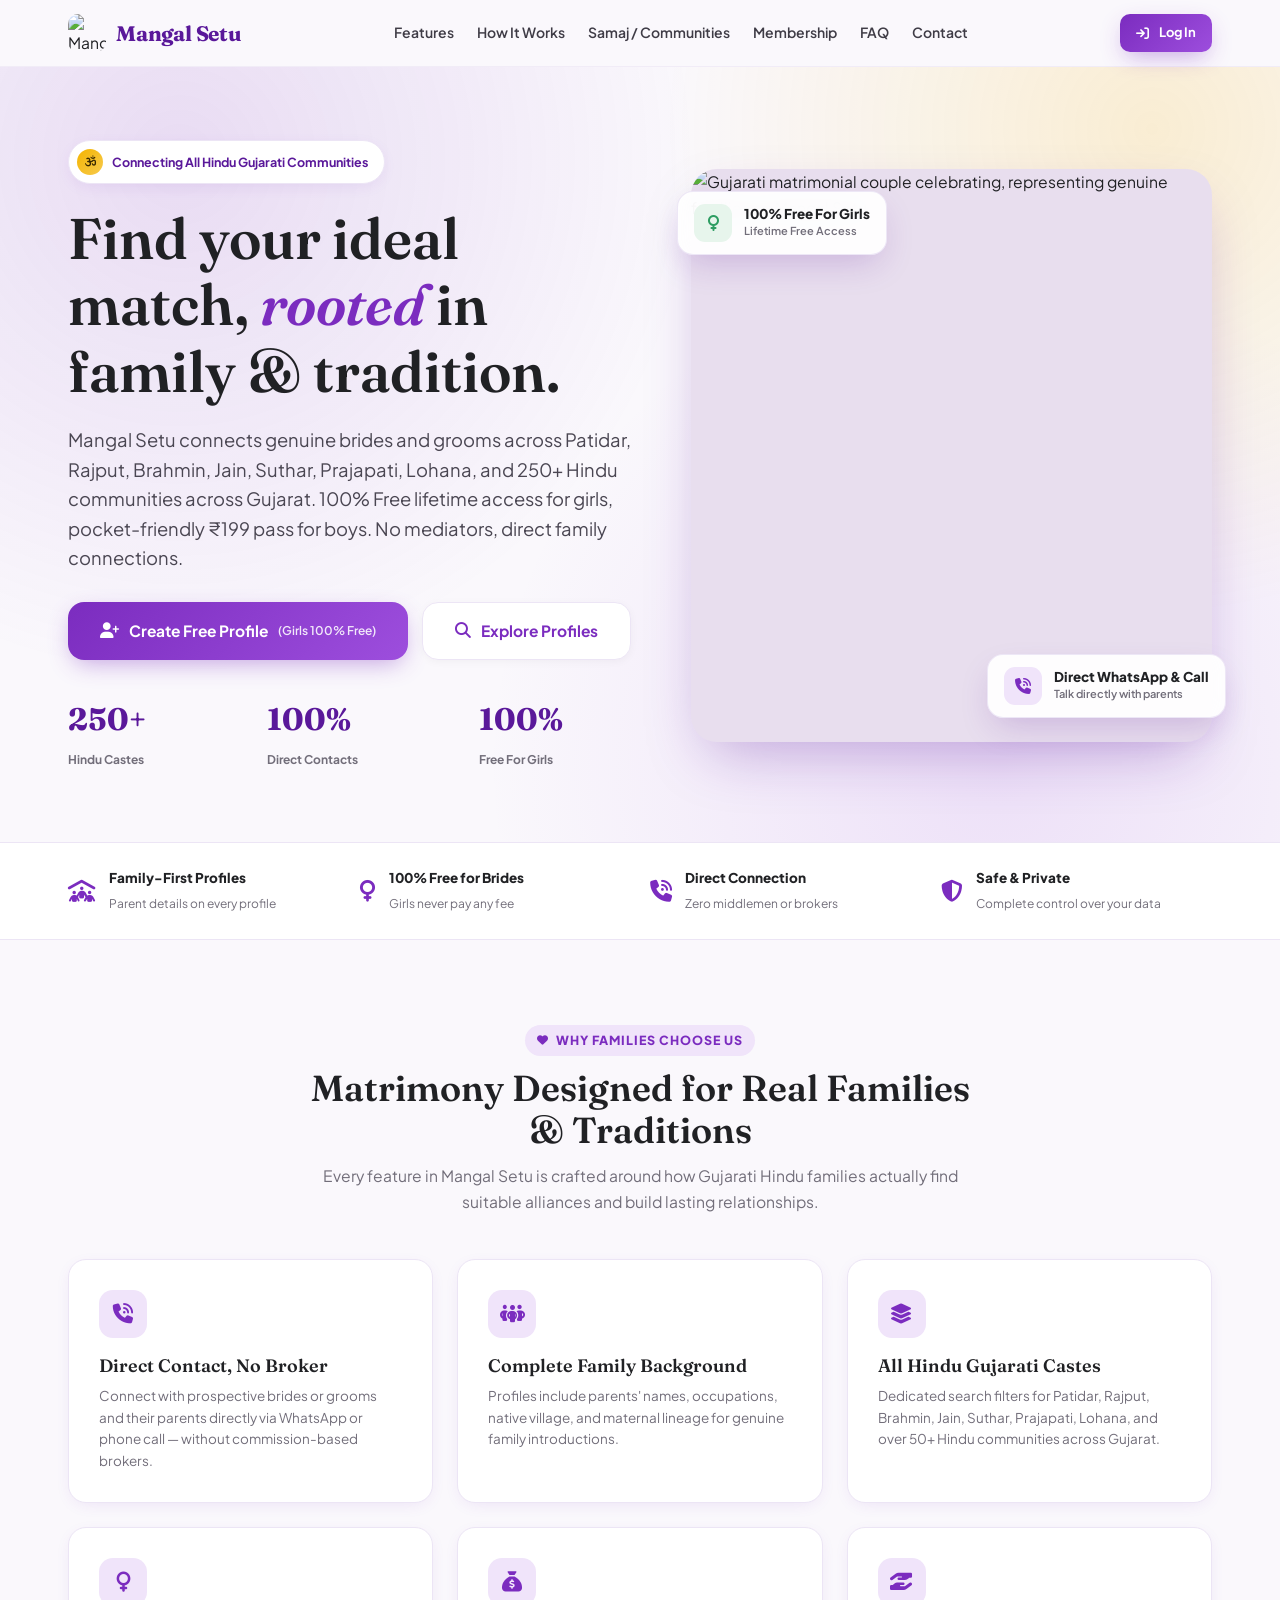
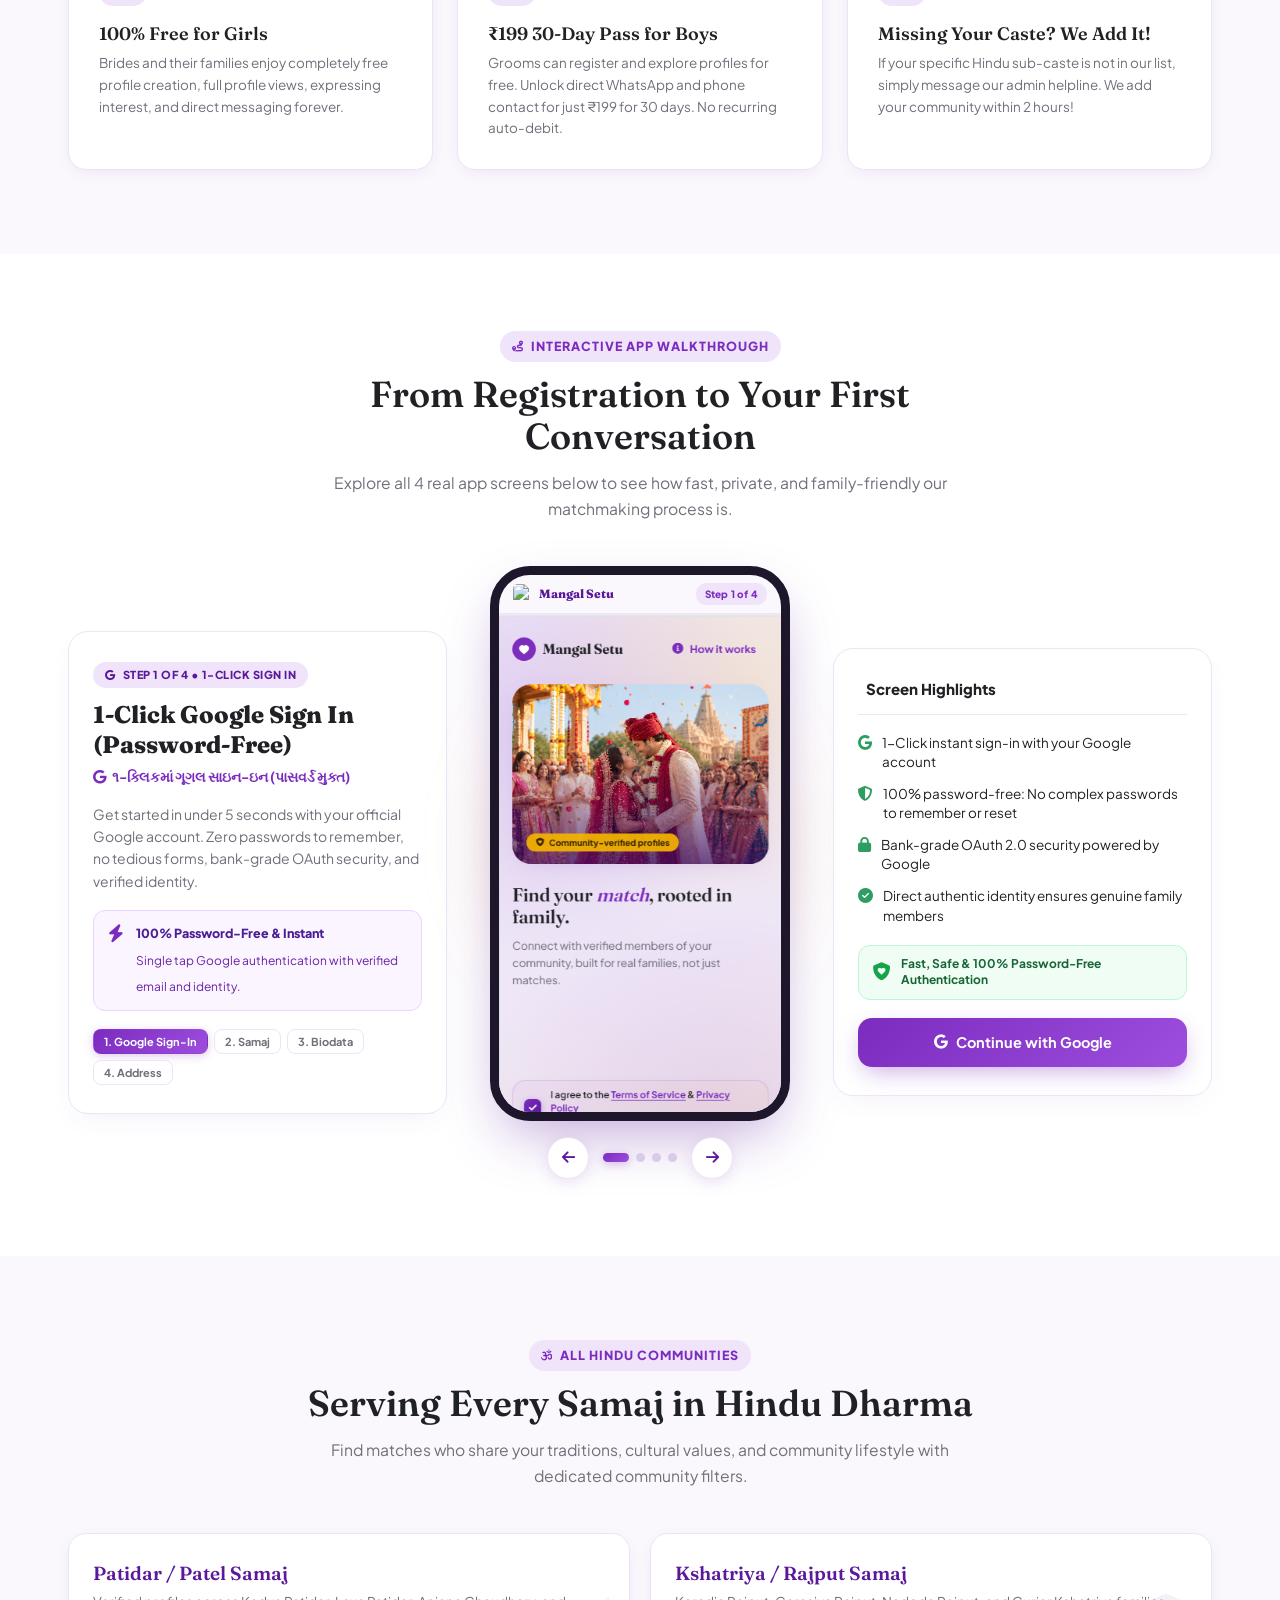
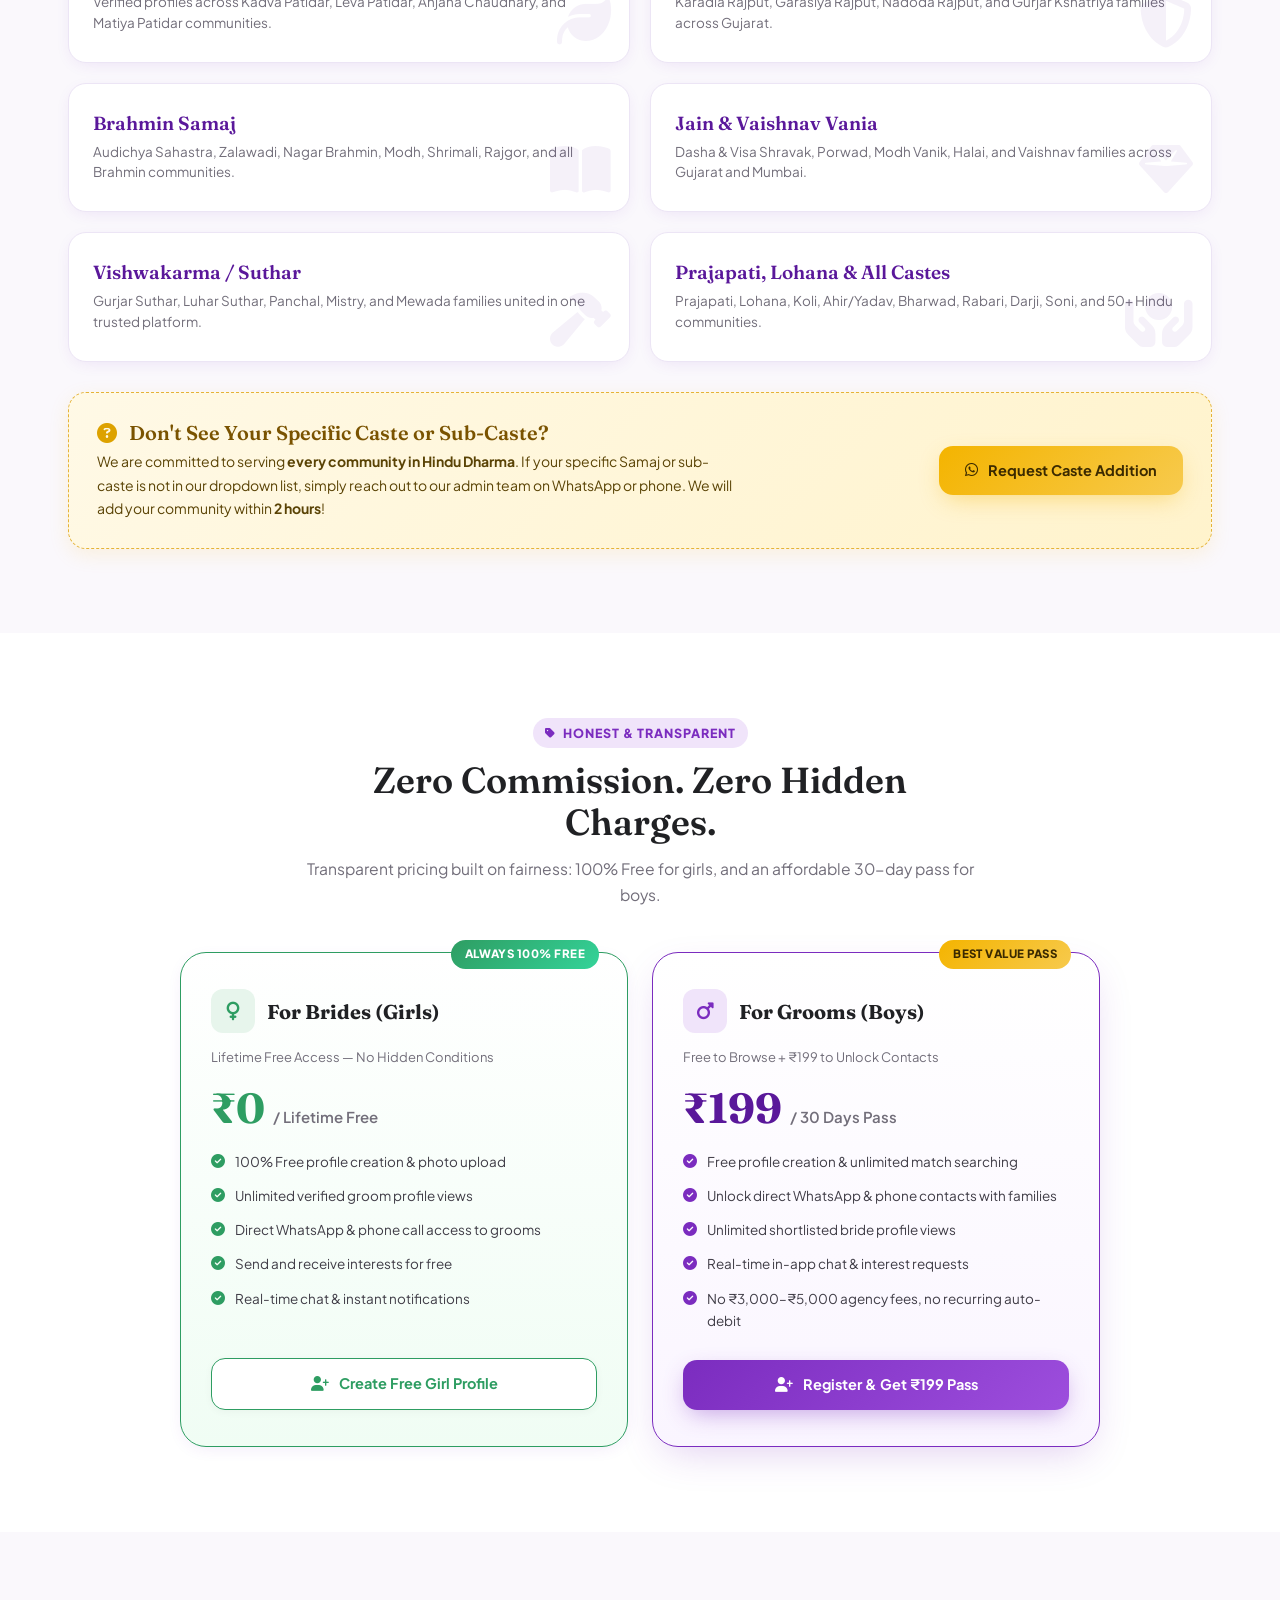
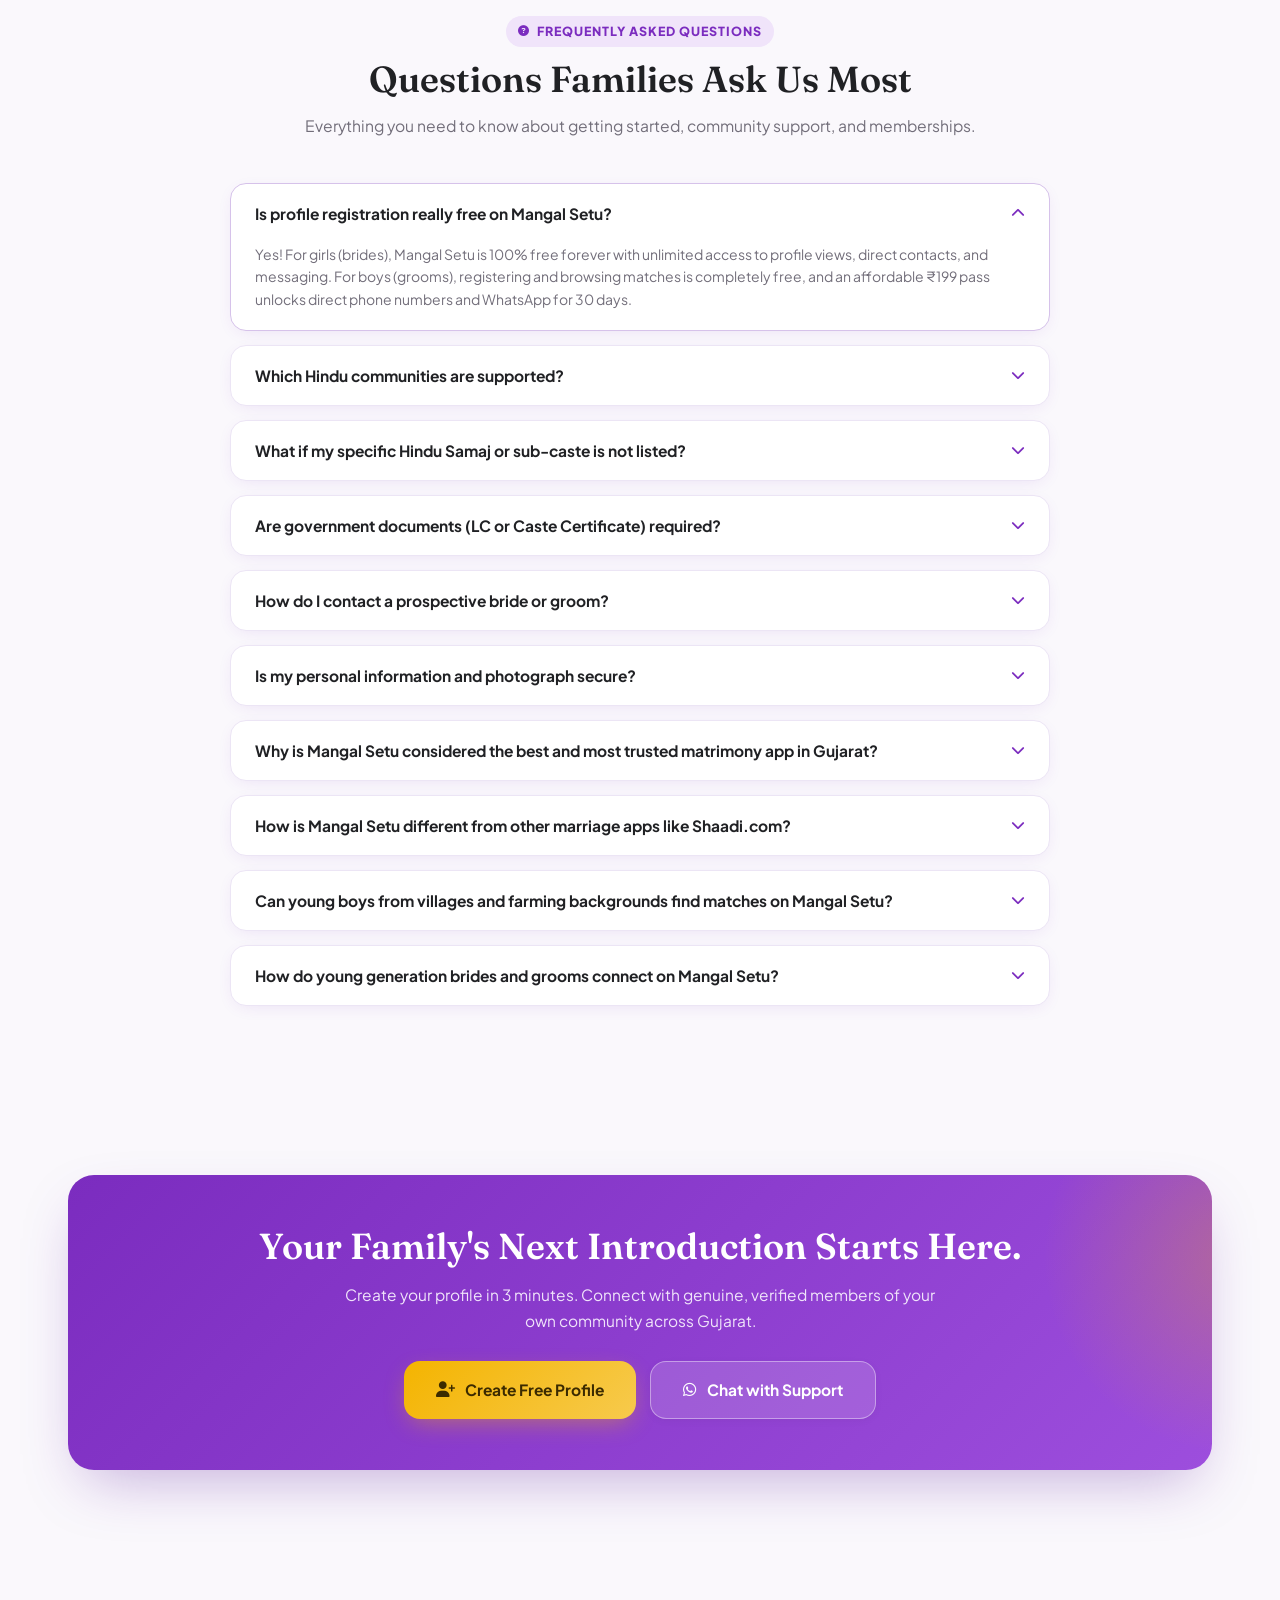
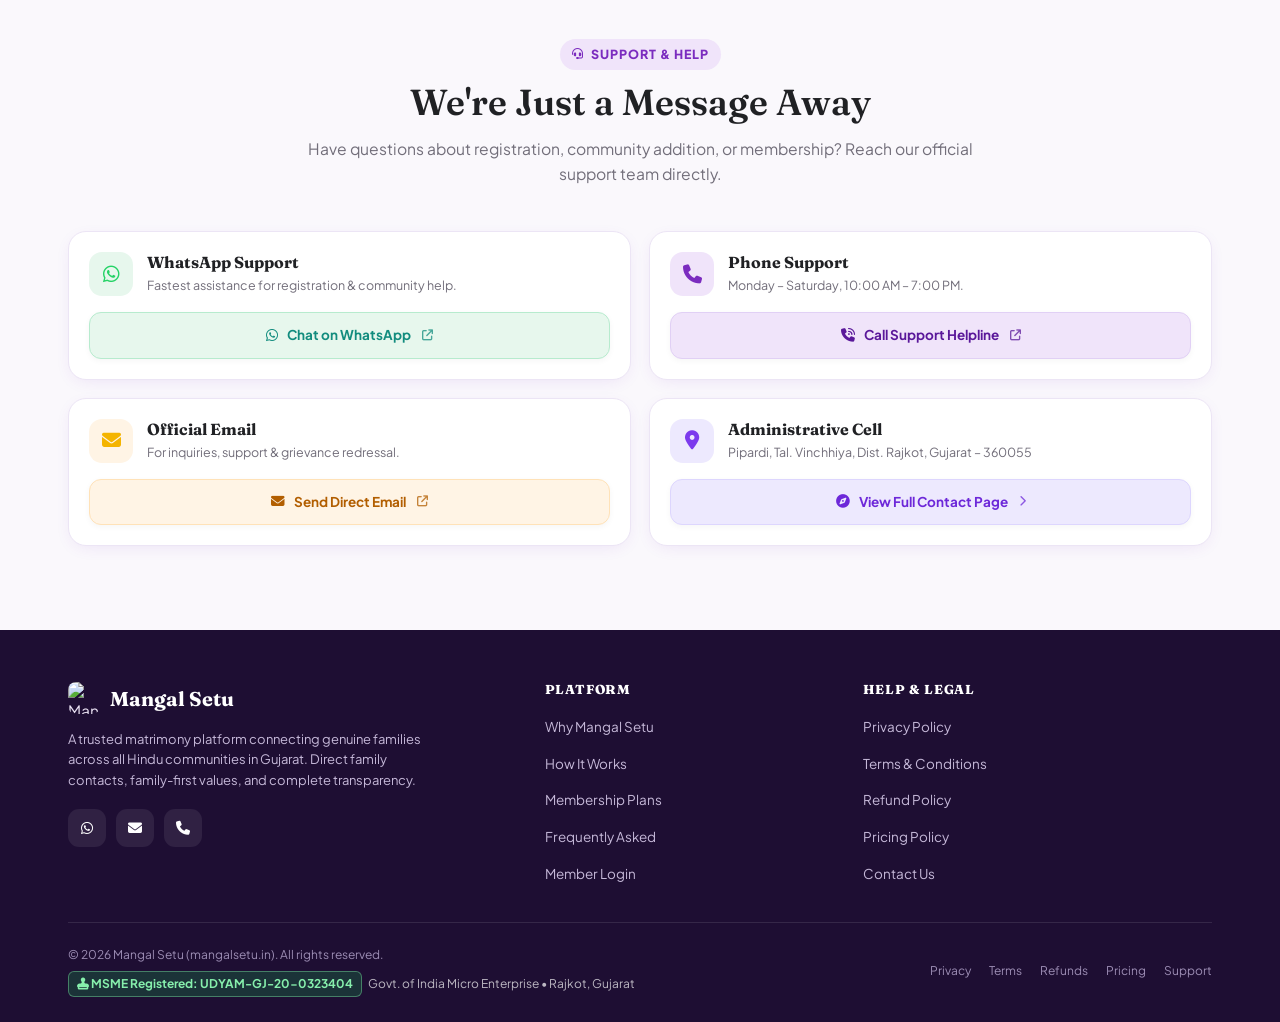
==== commit 4b311dd9: "feat(compliance): integrate Udyam registration UDYAM-GJ-20-0323404, harden anti-tamper security guar" ====
--- a/index.html
+++ b/index.html
@@ -85,6 +85,8 @@
     <meta name="twitter:image" content="https://mangalsetu.in/images/mangal_setu-welcome_banner.png">
     <meta name="twitter:image:alt" content="Mangal Setu Gujarati Matrimony App">
 
+    <link rel="preconnect" href="https://res.cloudinary.com" crossorigin>
+    <link rel="dns-prefetch" href="https://res.cloudinary.com">
     <link rel="preconnect" href="https://fonts.googleapis.com">
     <link rel="preconnect" href="https://fonts.gstatic.com" crossorigin>
     <link
@@ -3265,7 +3267,10 @@
                             <i class="fa-solid fa-chevron-down"></i>
                         </button>
                         <div class="faq-a">
-                            <p>Yes! Mangal Setu is specially made for Gujarat's rural villages, talukas, and towns. Young men from farming, business, and job backgrounds across Saurashtra and Gujarat can register, create detailed biodatas, and connect with genuine families directly via WhatsApp without mediators.</p>
+                            <p>Yes! Mangal Setu is specially made for Gujarat's rural villages, talukas, and towns.
+                                Young men from farming, business, and job backgrounds across Saurashtra and Gujarat can
+                                register, create detailed biodatas, and connect with genuine families directly via
+                                WhatsApp without mediators.</p>
                         </div>
                     </div>
                     <div class="faq-item">
@@ -3274,7 +3279,10 @@
                             <i class="fa-solid fa-chevron-down"></i>
                         </button>
                         <div class="faq-a">
-                            <p>Mangal Setu allows direct WhatsApp chat and phone calls once an interest is accepted or contacts are unlocked. You can download and share genuine biodatas, view clear photos, and communicate directly with family consent, making the process modern, transparent, and completely broker-free.</p>
+                            <p>Mangal Setu allows direct WhatsApp chat and phone calls once an interest is accepted or
+                                contacts are unlocked. You can download and share genuine biodatas, view clear photos,
+                                and communicate directly with family consent, making the process modern, transparent,
+                                and completely broker-free.</p>
                         </div>
                     </div>
                 </div>
@@ -3418,7 +3426,13 @@
                 </div>
             </div>
             <div class="footer-bottom">
-                <span>&copy; <span id="year"></span> Mangal Setu (mangalsetu.in). All rights reserved.</span>
+                <div>
+                    <span>&copy; <span id="year"></span> Mangal Setu (mangalsetu.in). All rights reserved.</span>
+                    <div style="margin-top:6px;font-size:12px;color:rgba(255,255,255,0.7);display:flex;align-items:center;gap:6px;flex-wrap:wrap;">
+                        <span style="background:rgba(22,163,74,0.25);color:#86EFAC;padding:2px 8px;border-radius:6px;font-weight:700;border:1px solid rgba(134,239,172,0.4);"><i class="fa-solid fa-stamp"></i> MSME Registered: UDYAM-GJ-20-0323404</span>
+                        <span>Govt. of India Micro Enterprise &bull; Rajkot, Gujarat</span>
+                    </div>
+                </div>
                 <div class="flinks">
                     <a href="legal/privacy-policy.html">Privacy</a>
                     <a href="legal/terms.html">Terms</a>
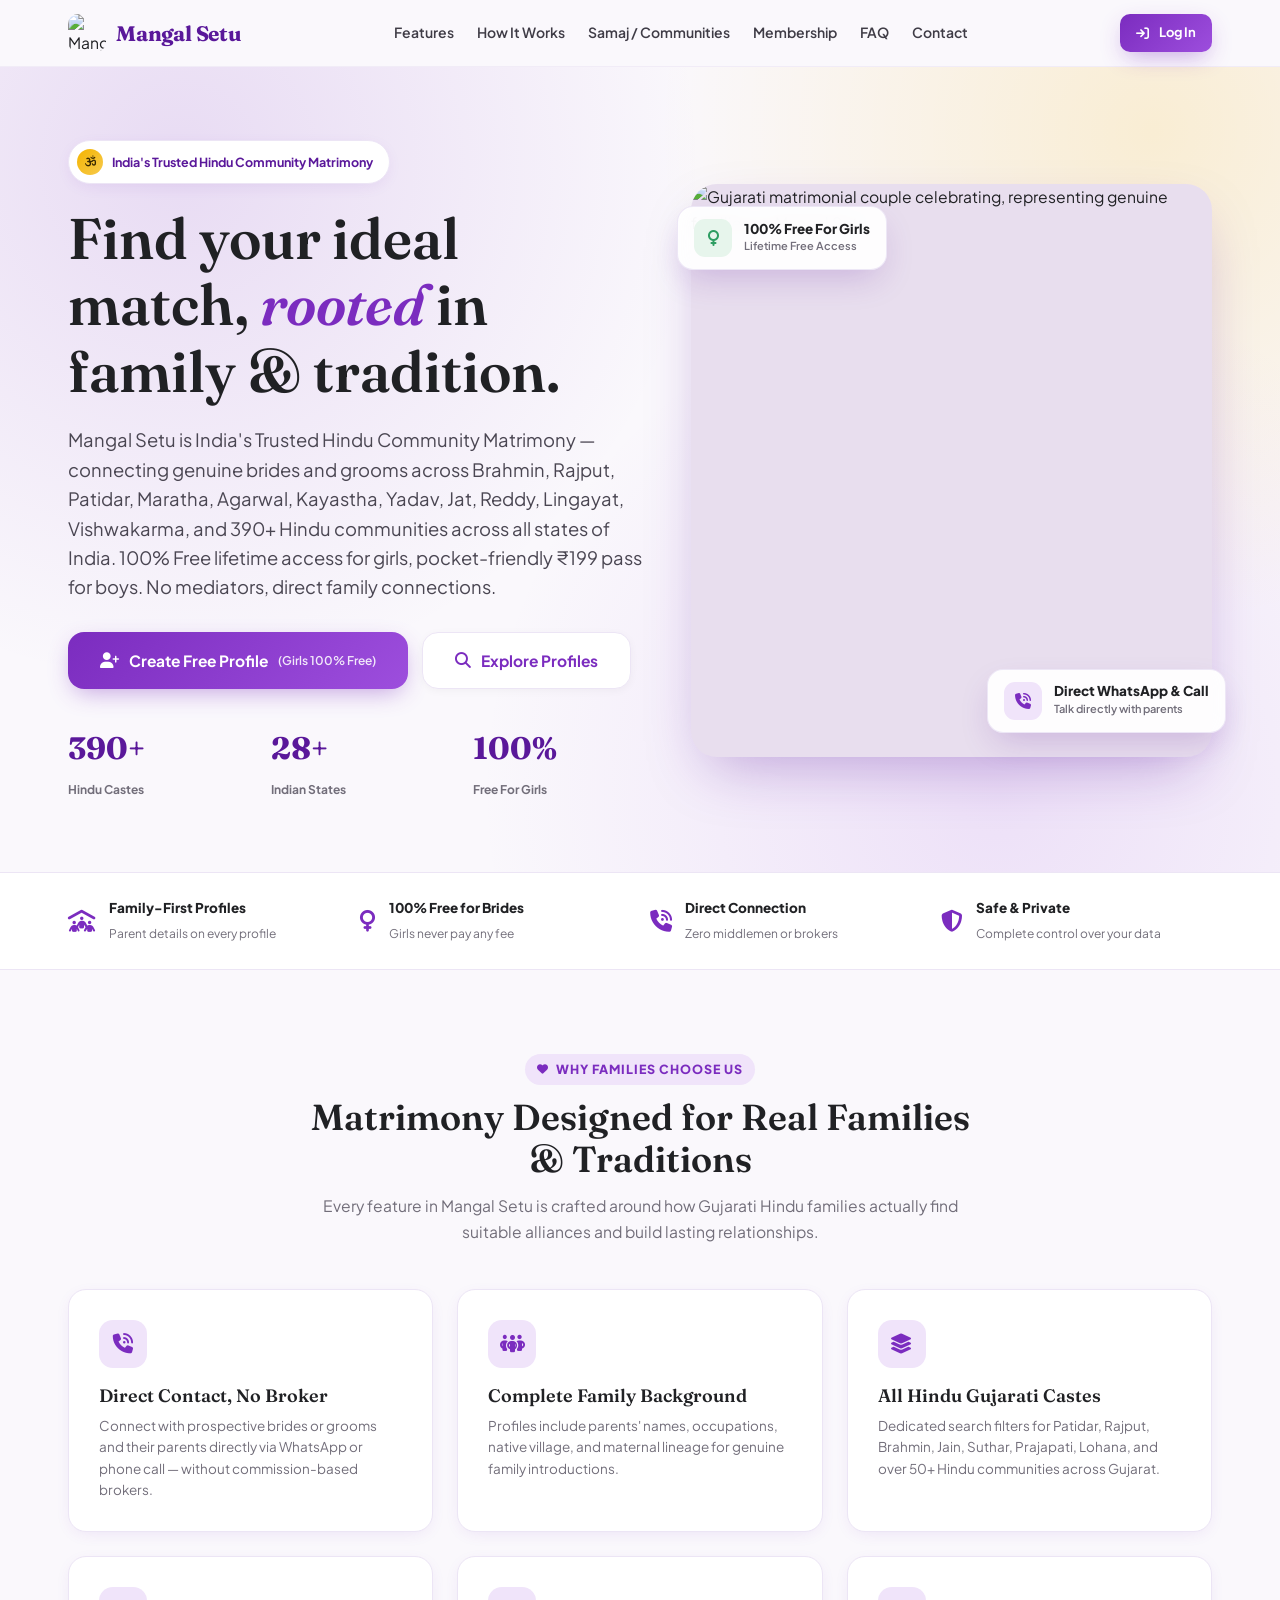
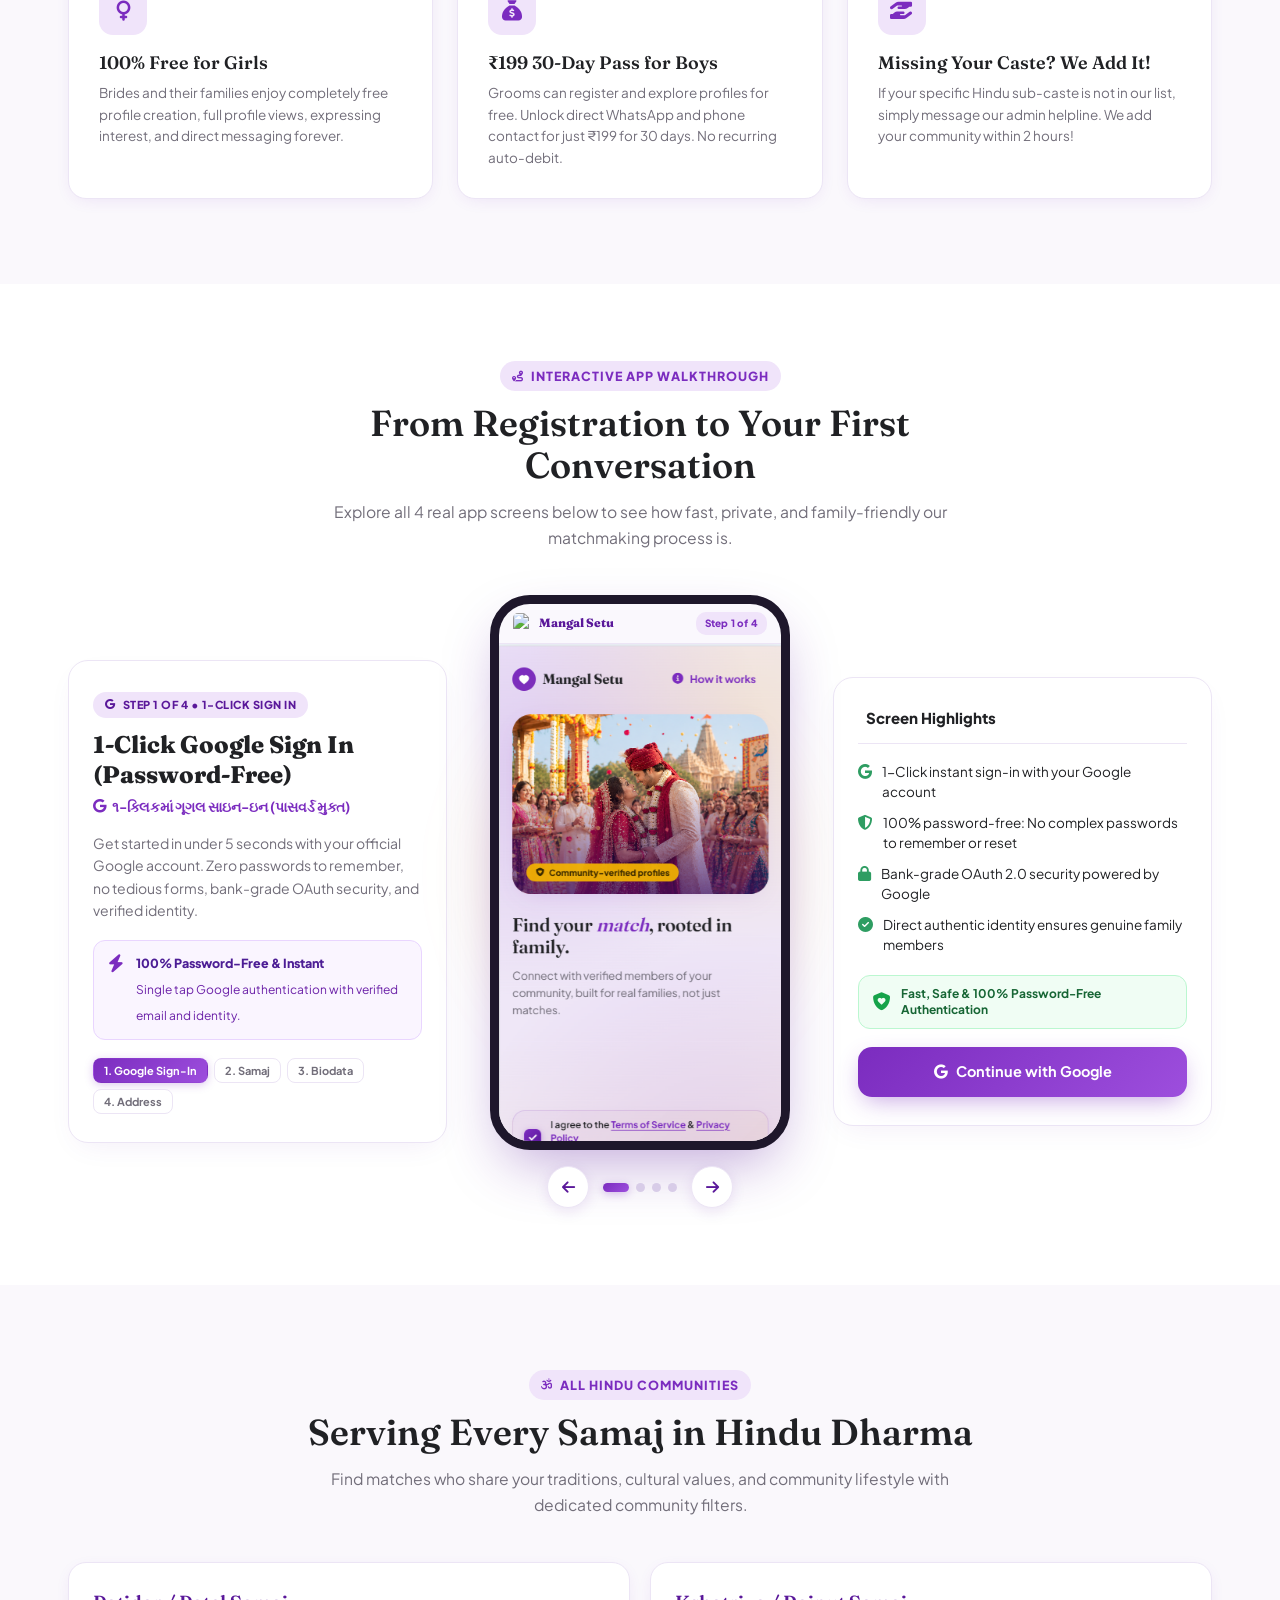
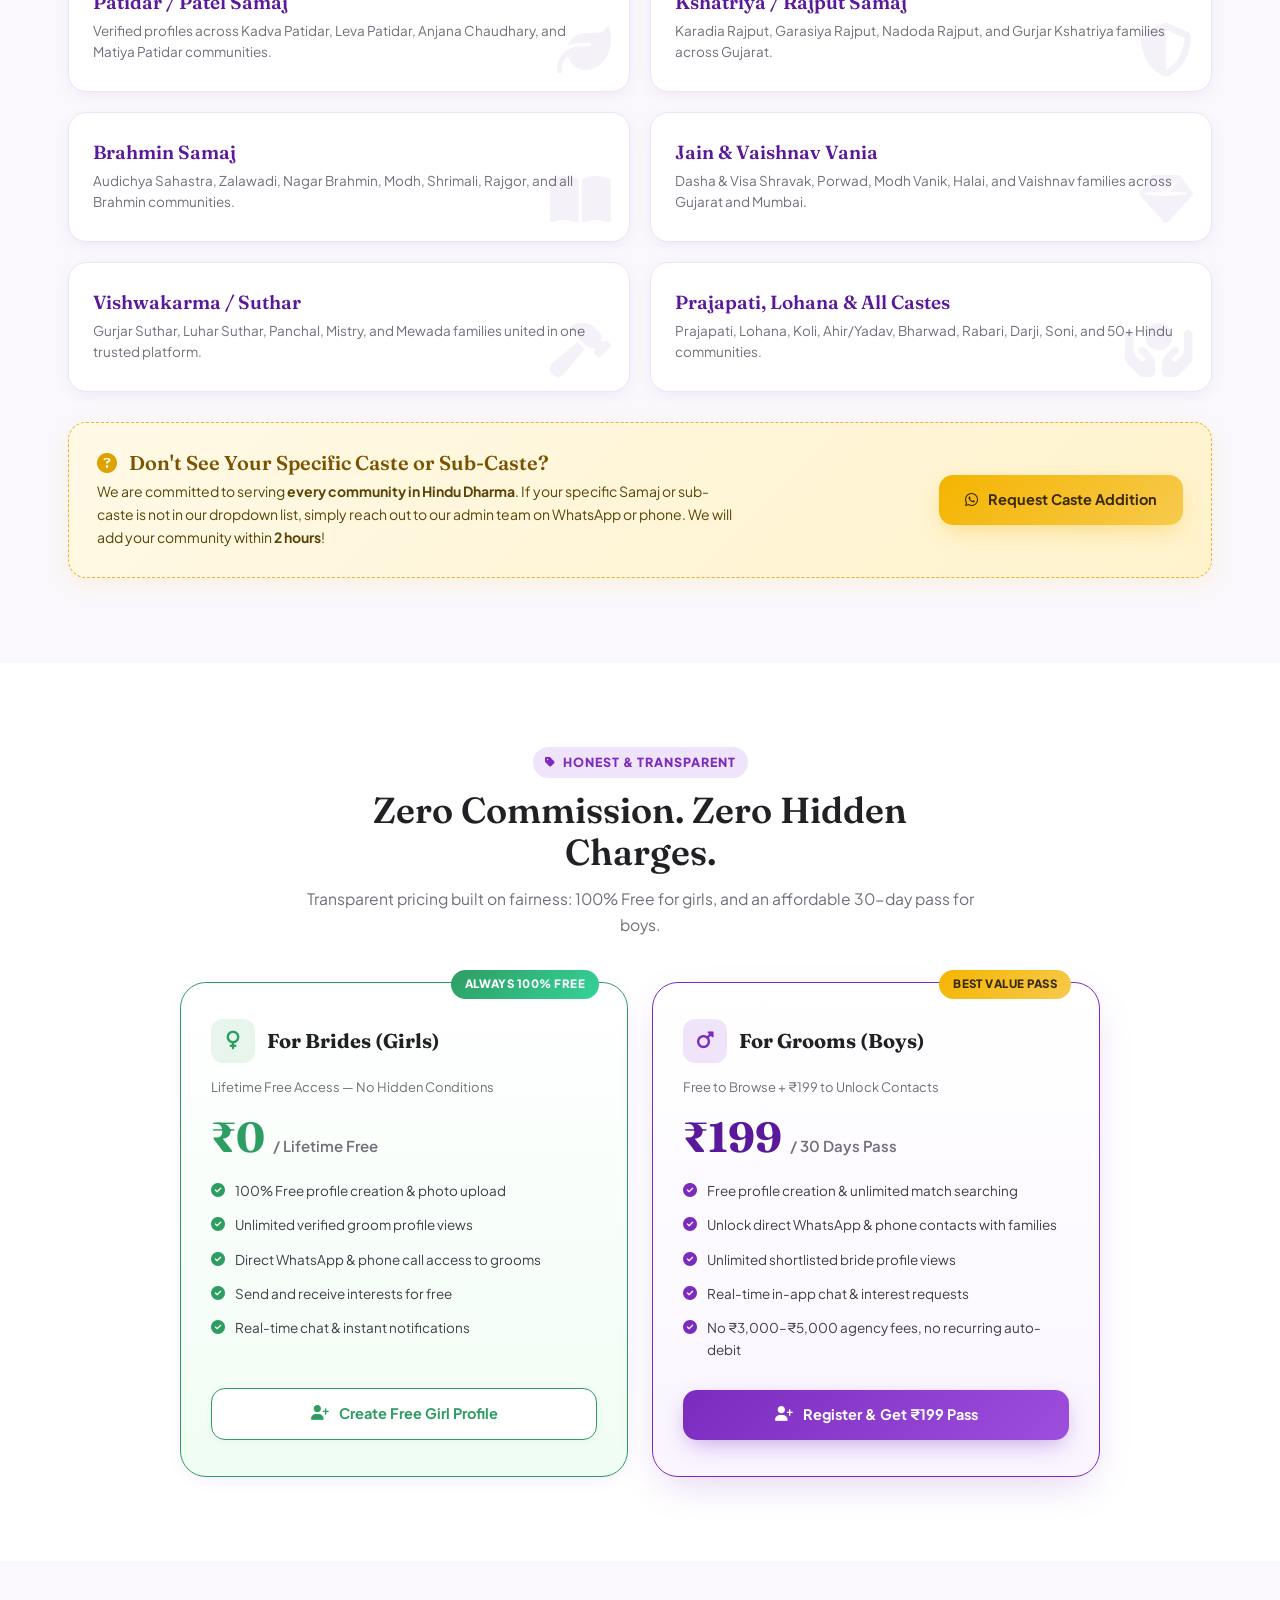
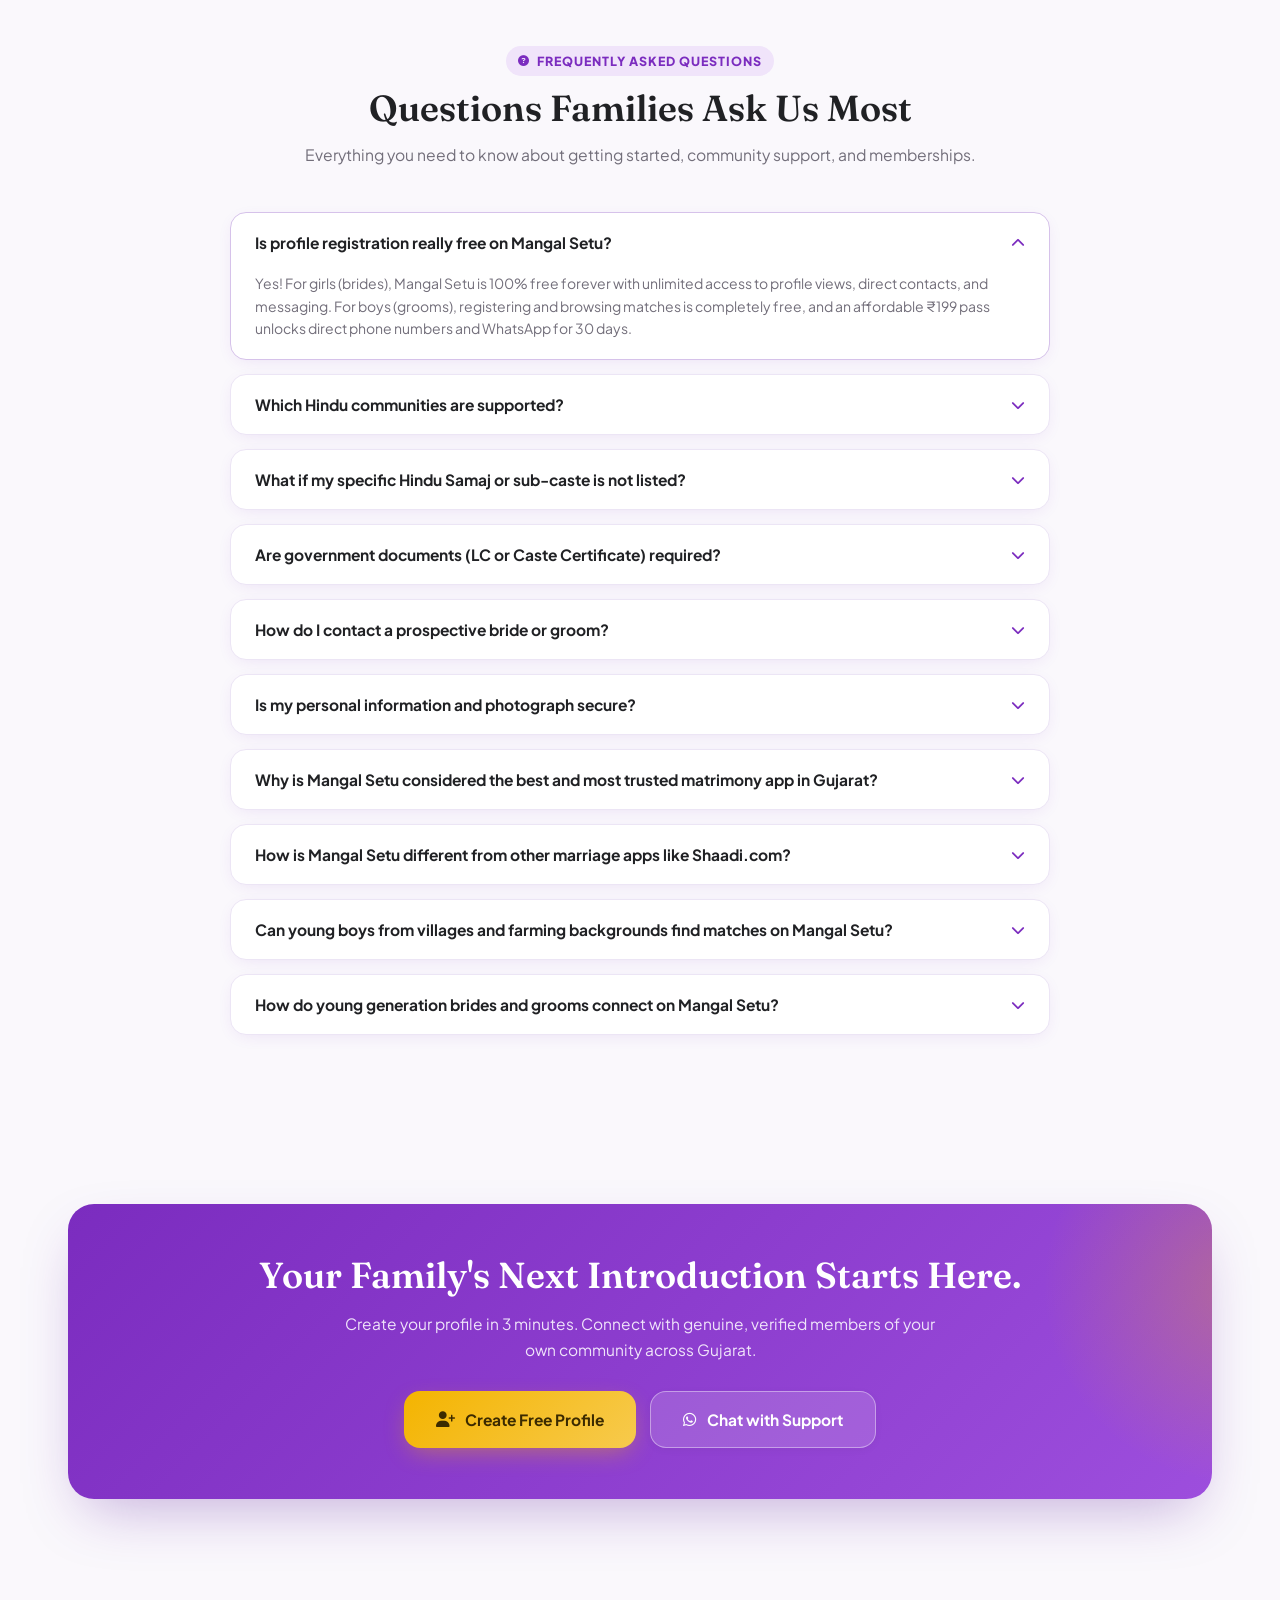
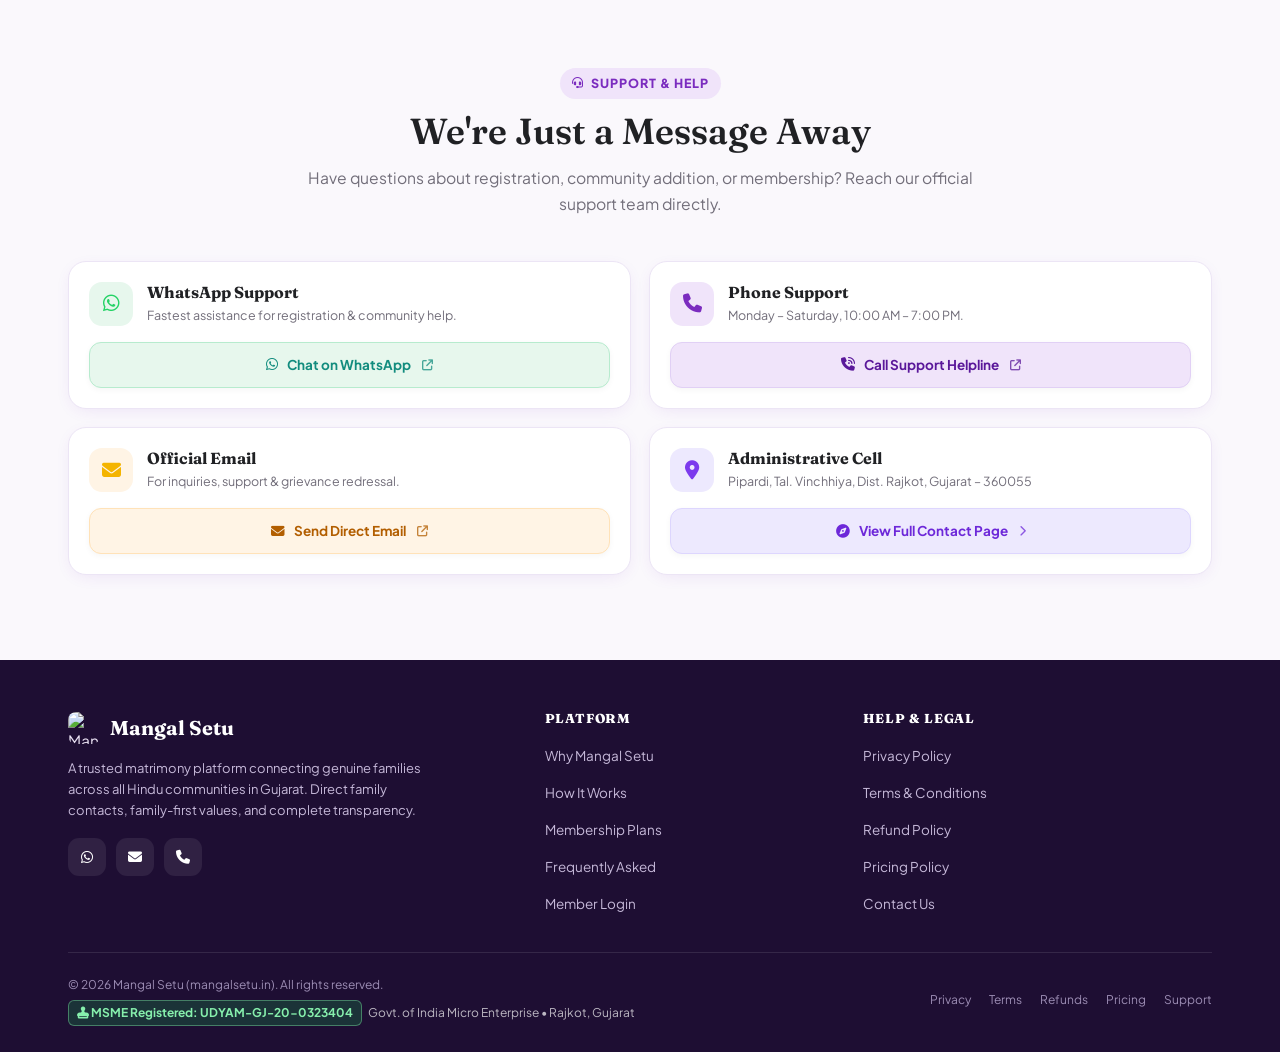
==== commit 6ace8f99: "feat(pan-india,seo,castes): expand to 395+ All-India Hindu castes with Other pinned at top and Pan-I" ====
--- a/index.html
+++ b/index.html
@@ -3,15 +3,16 @@
 
 <head>
     <meta charset="UTF-8">
-    <meta name="viewport" content="width=device-width, initial-scale=1.0, viewport-fit=cover">
+    <meta name="viewport"
+        content="width=device-width, initial-scale=1.0, maximum-scale=1.0, minimum-scale=1.0, user-scalable=no, viewport-fit=cover, interactive-widget=resizes-content">
     <!-- Primary SEO Meta Tags -->
-    <title>Mangal Setu — Best Matrimony App | 100% Real, True &amp; Trusted Gujarati Marriage Bureau</title>
+    <title>Mangal Setu — India's Trusted Hindu Community Matrimony | 100% Free for Girls</title>
     <meta name="title"
-        content="Mangal Setu — Best Matrimony App | 100% Real, True &amp; Trusted Gujarati Marriage Bureau">
+        content="Mangal Setu — India's Trusted Hindu Community Matrimony | 100% Free for Girls">
     <meta name="description"
-        content="Looking for the best matrimony app? Mangal Setu is Gujarat's #1 real, true, and trusted matrimonial platform for youth and families across all villages, towns &amp; cities of Gujarat. Find verified brides &amp; grooms across Vishwakarma, Patidar (Kadva &amp; Leva), Rajput (Garasiya &amp; Karadia), Brahmin, Jain, Prajapati, Lohana, Ahir, Koli, Soni &amp; 250+ castes across Saurashtra, North, Central &amp; South Gujarat with direct family WhatsApp &amp; Call. 100% Free for girls, ₹199 for boys. Zero broker fees.">
+        content="Mangal Setu is India's Trusted Hindu Community Matrimony platform for youth and families across all states, cities, towns &amp; villages of India. Find verified brides &amp; grooms across Brahmin, Rajput, Patidar, Maratha, Agarwal, Kayastha, Yadav, Jat, Vishwakarma, Reddy, Nair, Lingayat, Iyer, Jain &amp; 390+ Hindu communities with direct family WhatsApp &amp; Call. 100% Free lifetime access for girls, ₹199 for boys. Zero broker fees.">
     <meta name="keywords"
-        content="best matrimony app, gujarati matrimony app, best matrimony app for gujarati, modern gujarati matrimony, gujarati shaadi app, online gujarati vivah, true real matrimony app, real true marriage app, trusted matrimony app, genuine marriage bureau, direct whatsapp matrimony, direct chat matrimony app, matrimony app without broker, matrimony biodata download, free matrimony app for girls, affordable matrimony app for boys 199, gamda na sambandh, gamda na chokra mate matrimony, khedut chokra mate lagna, village matrimony gujarat, saurashtra matrimony, kathiyawadi matrimony, rajkot matrimony, surat matrimony, ahmedabad matrimony, vadodara matrimony, bhavnagar matrimony, jamnagar matrimony, junagadh matrimony, morbi matrimony, gandhinagar matrimony, mehsana matrimony, amreli matrimony, surendranagar matrimony, patan matrimony, banaskantha matrimony, sabarkantha matrimony, anand matrimony, kheda matrimony, bharuch matrimony, navsari matrimony, valsad matrimony, botad matrimony, porbandar matrimony, somnath gir matrimony, jasdan matrimony, vinchhiya matrimony, babra matrimony, gondal matrimony, jetpur matrimony, chotila matrimony, halvad matrimony, wankaner matrimony, vishwakarma matrimony, suthar vivah, suthar matrimony, luhar matrimony, patidar matrimony, kadva patidar matrimony, leva patel matrimony, rajput matrimony, garasiya rajput vivah, karadia rajput, brahmin matrimony, audichya brahmin vivah, nagar brahmin, prajapati matrimony, lohana matrimony, jain matrimony, jain shravak, vaishnav vanik, ahir yadav matrimony, koli samaj matrimony, darji samaj, soni samaj vivah, vadhu var suchak gujarat, gujarati youth matrimony, educated gujarati brides grooms, gujarati rishtey, ગુજરાતી મેટ્રિમોની, ગુજરાતી લગ્ન એપ, લગ્ન માટે બાયોડેટા, સાચા અને વેરિફાઇડ સંબંધો, ડાયરેક્ટ વોટ્સએપ મેટ્રિમોની, સસ્તું મેટ્રિમોની એપ 199, ગામડાના છોકરાઓ માટે લગ્ન, ખેડૂત પુત્રો માટે લગ્ન સંબંધ, સૌરાષ્ટ્ર લગ્ન સંસ્થા, ઓનલાઇન મેરેજ બ્યુરો ગુજરાત, પાટીદાર લગ્ન, પટેલ મેટ્રિમોની, વિશ્વકર્મા સુથાર લુહાર લગ્ન, રાજપૂત ક્ષત્રિય મેટ્રિમોની, બ્રાહ્મણ મેટ્રિમોની, પ્રજાપતિ લગ્ન, આહીર યાદવ લગ્ન, કોળી સમાજ લગ્ન, લોહાણા લગ્ન, જૈન મેટ્રિમોની, વધૂ વર સૂચક કેન્દ્ર ગુજરાત, વગર દલાલે લગ્ન સંબંધ">
+        content="India's trusted hindu community matrimony, hindu matrimony app india, best hindu matrimony app, all india hindu shaadi app, free matrimony app for girls india, indian matrimony website, direct whatsapp matrimony, matrimony app without broker, affordable matrimony app 199, maratha matrimony, brahmin matrimony india, rajput matrimony india, agarwal matrimony, kayastha matrimony, yadav matrimony, jat matrimony, reddy matrimony, lingayat matrimony, nair matrimony, iyer iyengar matrimony, bengali matrimony, punjabi khatri matrimony, marwari maheshwari matrimony, maharashtra matrimony, rajasthan matrimony, mp matrimony, up bihar matrimony, delhi matrimony, karnataka matrimony, gujarati matrimony app, patidar matrimony, kadva patidar, leva patel, vishwakarma matrimony, suthar vivah, luhar matrimony, prajapati matrimony, lohana matrimony, jain matrimony, ahir matrimony, koli samaj matrimony, soni samaj vivah, rajkot matrimony, surat matrimony, ahmedabad matrimony, mumbai matrimony, pune matrimony, jaipur matrimony, indore matrimony, bangalore matrimony, hyderabad matrimony, ગુજરાતી મેટ્રિમોની, હિન્દુ મેટ્રિમોની એપ, ભારતીય લગ્ન સંસ્થા, વગર દલાલે લગ્ન સંબંધ">
     <meta name="author" content="Mangal Setu">
     <meta name="publisher" content="Mangal Setu">
     <meta name="robots" content="index, follow, max-snippet:-1, max-image-preview:large, max-video-preview:-1">
@@ -26,12 +27,13 @@
     <meta name="format-detection" content="telephone=no">
     <link rel="canonical" href="https://mangalsetu.in/">
     <link rel="alternate" hreflang="en-IN" href="https://mangalsetu.in/">
+    <link rel="alternate" hreflang="hi-IN" href="https://mangalsetu.in/">
     <link rel="alternate" hreflang="gu-IN" href="https://mangalsetu.in/">
     <link rel="alternate" hreflang="x-default" href="https://mangalsetu.in/">
 
-    <!-- Geo-Targeting for Gujarat / India Local SEO -->
-    <meta name="geo.region" content="IN-GJ">
-    <meta name="geo.placename" content="Rajkot, Gujarat, India">
+    <!-- Geo-Targeting for Pan-India Local SEO -->
+    <meta name="geo.region" content="IN">
+    <meta name="geo.placename" content="India">
     <meta name="geo.position" content="22.3039;70.8022">
     <meta name="ICBM" content="22.3039, 70.8022">
 
@@ -62,28 +64,29 @@
     <meta property="og:type" content="website">
     <meta property="og:site_name" content="Mangal Setu">
     <meta property="og:title"
-        content="Mangal Setu — Best Matrimony App | 100% Real, True &amp; Trusted Gujarati Marriage Bureau">
+        content="Mangal Setu — India's Trusted Hindu Community Matrimony | 100% Free for Girls">
     <meta property="og:description"
-        content="Looking for the best matrimony app? Connect with verified brides and grooms across Vishwakarma, Patidar, Rajput, Brahmin, Jain, Prajapati, Lohana &amp; 250+ Hindu communities with direct family WhatsApp contacts. 100% Free for girls, ₹199 for boys.">
+        content="India's Trusted Hindu Community Matrimony app. Connect with verified brides and grooms across 390+ Hindu communities across all states of India with direct family WhatsApp contacts. 100% Free for girls, ₹199 for boys.">
     <meta property="og:image" content="https://mangalsetu.in/images/mangal_setu-welcome_banner.png">
     <meta property="og:image:secure_url" content="https://mangalsetu.in/images/mangal_setu-welcome_banner.png">
     <meta property="og:image:type" content="image/png">
     <meta property="og:image:width" content="1200">
     <meta property="og:image:height" content="630">
-    <meta property="og:image:alt" content="Mangal Setu - Best Gujarati Matrimony App">
+    <meta property="og:image:alt" content="Mangal Setu - India's Trusted Hindu Community Matrimony">
     <meta property="og:url" content="https://mangalsetu.in/">
     <meta property="og:locale" content="en_IN">
+    <meta property="og:locale:alternate" content="hi_IN">
     <meta property="og:locale:alternate" content="gu_IN">
 
     <!-- Twitter Card -->
     <meta name="twitter:card" content="summary_large_image">
     <meta name="twitter:site" content="@mangalsetu">
     <meta name="twitter:creator" content="@mangalsetu">
-    <meta name="twitter:title" content="Mangal Setu — Best Matrimony App | 100% Real &amp; Trusted">
+    <meta name="twitter:title" content="Mangal Setu — India's Trusted Hindu Community Matrimony">
     <meta name="twitter:description"
-        content="Gujarat's most genuine matrimony app. Connect with verified brides &amp; grooms across all Hindu Gujarati communities. Direct parent contacts via WhatsApp &amp; Call. 100% Free for girls, ₹199 for boys.">
+        content="India's Trusted Hindu Community Matrimony app. Connect with verified brides &amp; grooms across 390+ Hindu communities nationwide. Direct parent contacts via WhatsApp &amp; Call. 100% Free for girls, ₹199 for boys.">
     <meta name="twitter:image" content="https://mangalsetu.in/images/mangal_setu-welcome_banner.png">
-    <meta name="twitter:image:alt" content="Mangal Setu Gujarati Matrimony App">
+    <meta name="twitter:image:alt" content="Mangal Setu - India's Trusted Hindu Community Matrimony">
 
     <link rel="preconnect" href="https://res.cloudinary.com" crossorigin>
     <link rel="dns-prefetch" href="https://res.cloudinary.com">
@@ -161,14 +164,12 @@
         "closes": "22:00"
       },
       "areaServed": [
-        "Gujarat", "Saurashtra", "Ahmedabad", "Surat", "Rajkot", "Vadodara", "Bhavnagar", 
-        "Jamnagar", "Junagadh", "Gandhinagar", "Morbi", "Anand", "Mehsana", "Amreli", 
-        "Surendranagar", "Patan", "Banaskantha", "Sabarkantha", "Kheda", "Bharuch", 
-        "Navsari", "Valsad", "Botad", "Porbandar", "Gir Somnath", "Dahod", "Panchmahal", 
-        "Mahisagar", "Aravalli", "Tapi", "Narmada", "Dang", "Devbhumi Dwarka", "Kutch", 
-        "Chhota Udaipur", "Jasdan", "Vinchhiya", "Babra", "Gondal", "Jetpur", "Chotila", "Wankaner"
+        "India", "Gujarat", "Maharashtra", "Rajasthan", "Madhya Pradesh", "Uttar Pradesh", "Delhi", "Haryana",
+        "Punjab", "Bihar", "West Bengal", "Karnataka", "Tamil Nadu", "Andhra Pradesh", "Telangana", "Kerala",
+        "Odisha", "Uttarakhand", "Himachal Pradesh", "Assam", "Jharkhand", "Chhattisgarh", "Goa",
+        "Ahmedabad", "Surat", "Rajkot", "Vadodara", "Mumbai", "Pune", "Jaipur", "Indore", "Bengaluru", "Hyderabad", "Chennai", "Kolkata"
       ],
-      "description": "Gujarat's trusted Hindu matrimonial service catering to youth and families in villages, towns, and cities with verified profiles and direct WhatsApp contacts. Free for girls, ₹199 30-day pass for boys."
+      "description": "India's Trusted Hindu Community Matrimony service catering to youth and families across all Indian states, cities, towns, and villages with 390+ Hindu communities, verified profiles, and direct WhatsApp contacts. Free lifetime for girls, ₹199 30-day pass for boys."
     }
     </script>
 
@@ -2605,13 +2606,13 @@
                 <div class="hero-copy">
                     <span class="trust-line">
                         <span class="dot-icon"><i class="fa-solid fa-om"></i></span>
-                        Connecting All Hindu Gujarati Communities
+                        India's Trusted Hindu Community Matrimony
                     </span>
                     <h1 id="heroHeading">Find your ideal match, <em>rooted</em> in family &amp; tradition.</h1>
-                    <p class="lead">Mangal Setu connects genuine brides and grooms across Patidar, Rajput, Brahmin,
-                        Jain,
-                        Suthar, Prajapati, Lohana, and 250+ Hindu communities across Gujarat. 100% Free lifetime access
-                        for girls, pocket-friendly ₹199 pass for boys. No mediators, direct family connections.</p>
+                    <p class="lead">Mangal Setu is India's Trusted Hindu Community Matrimony — connecting genuine brides
+                        and grooms across Brahmin, Rajput, Patidar, Maratha, Agarwal, Kayastha, Yadav, Jat, Reddy,
+                        Lingayat, Vishwakarma, and 390+ Hindu communities across all states of India. 100% Free lifetime
+                        access for girls, pocket-friendly ₹199 pass for boys. No mediators, direct family connections.</p>
                     <div class="hero-cta-row">
                         <a href="app.html" class="btn btn-primary btn-lg"><i class="fa-solid fa-user-plus"></i>
                             Create Free Profile <span style="font-size:12px;opacity:0.88;font-weight:600;">(Girls 100%
@@ -2620,8 +2621,8 @@
                             Explore Profiles</a>
                     </div>
                     <div class="hero-stats" id="heroStats">
-                        <div class="stat"><b data-count="250" data-suffix="+">0</b><span>Hindu Castes</span></div>
-                        <div class="stat"><b data-count="100" data-suffix="%">0</b><span>Direct Contacts</span></div>
+                        <div class="stat"><b data-count="390" data-suffix="+">0</b><span>Hindu Castes</span></div>
+                        <div class="stat"><b data-count="28" data-suffix="+">0</b><span>Indian States</span></div>
                         <div class="stat"><b data-count="100" data-suffix="%">0</b><span>Free For Girls</span></div>
                     </div>
                 </div>
@@ -2794,20 +2795,22 @@
                         <div class="hiw-info-slide" data-slide="3">
                             <div class="hiw-left-card">
                                 <span class="hiw-step-tag"><i class="fa-solid fa-address-card"></i> Step 3 of 4 •
-                                    Biodata &amp; Photos</span>
-                                <h3 class="hiw-title">Complete Biodata &amp; 3 Photo Uploads</h3>
-                                <div class="hiw-guj-title"><i class="fa-solid fa-camera"></i> પરિવારની વિગતો અને ૩ ફોટો
-                                    અપલોડ</div>
-                                <p class="hiw-desc">Present your profile with confidence and dignity. Upload up to 3
-                                    high-resolution photos (1 main verified photo + 2 gallery slots). Fill in education
-                                    degree, profession, monthly income, height, hobbies, and detailed family roots
-                                    (father, mother, mosal).</p>
+                                    Biodata, Photos &amp; Family Privacy</span>
+                                <h3 class="hiw-title">Biodata, Photos &amp; Smart Family Privacy Toggle</h3>
+                                <div class="hiw-guj-title"><i class="fa-solid fa-shield-heart"></i> પરિવાર વિગત પ્રાઈવસી
+                                    કંટ્રોલ (Toggle) અને ૩ ફોટો</div>
+                                <p class="hiw-desc">Upload up to 3 photos and enter your education, occupation, and
+                                    family details.
+                                    With our <strong>Smart Family Privacy Toggle</strong>, you have 100% control:
+                                    Turn the toggle <strong>ON</strong> to show family details and father's mobile
+                                    number strictly to accepted matches, or turn it <strong>OFF</strong> to keep family
+                                    details completely hidden from everyone while keeping your saved data secure.</p>
                                 <div class="hiw-benefit-box">
-                                    <i class="fa-solid fa-user-lock"></i>
+                                    <i class="fa-solid fa-toggle-on" style="color:var(--primary);font-size:22px;"></i>
                                     <div>
-                                        <strong>Candidate's Privacy Protected</strong>
-                                        <span>Personal mobile number is never public; direct contact is shared through
-                                            parents upon interest acceptance.</span>
+                                        <strong>100% Family Privacy Control (ચાલુ / બંધ કંટ્રોલ)</strong>
+                                        <span>Toggle ON: પરિવારની વિગત માત્ર Request Accept કરનારને જ દેખાશે. Toggle
+                                            OFF: કોઈ પણ યુઝરને પરિવારની વિગત નહીં દેખાય (સંપૂર્ણ સુરક્ષિત).</span>
                                     </div>
                                 </div>
                                 <div class="hiw-step-pills">
@@ -2875,7 +2878,7 @@
                                     <!-- Screen 2: Samaj Selection -->
                                     <div class="phone-slide" data-slide="2">
                                         <img src="images/screen-four.jpeg"
-                                            alt="Mangal Setu Screen 2 - Samaj &amp; Caste Selection (250+ Castes)"
+                                            alt="Mangal Setu Screen 2 - Samaj &amp; Caste Selection (390+ All-India Castes)"
                                             loading="lazy" class="phone-screen-img">
                                     </div>
 
@@ -2893,6 +2896,7 @@
                                             class="phone-screen-img">
                                     </div>
                                 </div>
+
                             </div>
                         </div>
 
@@ -2947,7 +2951,7 @@
                                 </div>
                                 <ul class="hiw-feature-list">
                                     <li><i class="fa-solid fa-magnifying-glass"></i> <span>Instant live search across
-                                            250+ Hindu &amp; Jain communities</span></li>
+                                            390+ All-India Hindu &amp; Jain communities</span></li>
                                     <li><i class="fa-solid fa-om"></i> <span>Covers Patidar, Rajput, Brahmin, Jain,
                                             Vaniya, Mochi, Mali, ST/SC &amp; all castes</span></li>
                                     <li><i class="fa-brands fa-whatsapp"></i> <span>Dedicated WhatsApp helpline if your
@@ -2957,7 +2961,7 @@
                                 </ul>
                                 <div class="hiw-trust-chip">
                                     <i class="fa-solid fa-building-columns"></i>
-                                    <span>Serving All 250+ Hindu Communities Across Gujarat</span>
+                                    <span>Serving 390+ Hindu Communities Across All States of India</span>
                                 </div>
                                 <a href="app.html" class="btn btn-primary hiw-cta-btn">
                                     <i class="fa-solid fa-om"></i> Select Your Samaj
@@ -2975,14 +2979,19 @@
                                             (Main + 2 Gallery)</span></li>
                                     <li><i class="fa-solid fa-graduation-cap"></i> <span>Transparent education,
                                             occupation &amp; monthly income details</span></li>
-                                    <li><i class="fa-solid fa-users-line"></i> <span>Family roots: parents' details,
-                                            native village &amp; mosal</span></li>
+                                    <li><i class="fa-solid fa-toggle-on" style="color:var(--primary);"></i>
+                                        <span><strong>Smart Family Toggle ON:</strong> Shows family &amp; father contact
+                                            ONLY to accepted matches</span>
+                                    </li>
+                                    <li><i class="fa-solid fa-eye-slash" style="color:#E63946;"></i> <span><strong>Smart
+                                                Family Toggle OFF:</strong> Keeps family details 100% hidden from all
+                                            other users</span></li>
                                     <li><i class="fa-solid fa-gift"></i> <span>100% Free Lifetime for Girls •
                                             ₹199/30-Day Pass for Boys</span></li>
                                 </ul>
                                 <div class="hiw-trust-chip">
-                                    <i class="fa-solid fa-lock"></i>
-                                    <span>Protected Family Details — Zero Harassment or Misuse</span>
+                                    <i class="fa-solid fa-shield-halved"></i>
+                                    <span>Smart Privacy Toggle — You Decide Who Sees Your Family Details</span>
                                 </div>
                                 <a href="app.html" class="btn btn-primary hiw-cta-btn">
                                     <i class="fa-solid fa-address-card"></i> Fill Your Biodata
@@ -3428,8 +3437,11 @@
             <div class="footer-bottom">
                 <div>
                     <span>&copy; <span id="year"></span> Mangal Setu (mangalsetu.in). All rights reserved.</span>
-                    <div style="margin-top:6px;font-size:12px;color:rgba(255,255,255,0.7);display:flex;align-items:center;gap:6px;flex-wrap:wrap;">
-                        <span style="background:rgba(22,163,74,0.25);color:#86EFAC;padding:2px 8px;border-radius:6px;font-weight:700;border:1px solid rgba(134,239,172,0.4);"><i class="fa-solid fa-stamp"></i> MSME Registered: UDYAM-GJ-20-0323404</span>
+                    <div
+                        style="margin-top:6px;font-size:12px;color:rgba(255,255,255,0.7);display:flex;align-items:center;gap:6px;flex-wrap:wrap;">
+                        <span
+                            style="background:rgba(22,163,74,0.25);color:#86EFAC;padding:2px 8px;border-radius:6px;font-weight:700;border:1px solid rgba(134,239,172,0.4);"><i
+                                class="fa-solid fa-stamp"></i> MSME Registered: UDYAM-GJ-20-0323404</span>
                         <span>Govt. of India Micro Enterprise &bull; Rajkot, Gujarat</span>
                     </div>
                 </div>
@@ -3746,7 +3758,7 @@
         })();
     </script>
     <!-- Privacy & Anti-Inspect Security Guard -->
-    <script src="js/utils/security-guard.js?v=4.4"></script>
+    <script src="js/utils/security-guard.js?v=4.6"></script>
 </body>
 
 </html>
